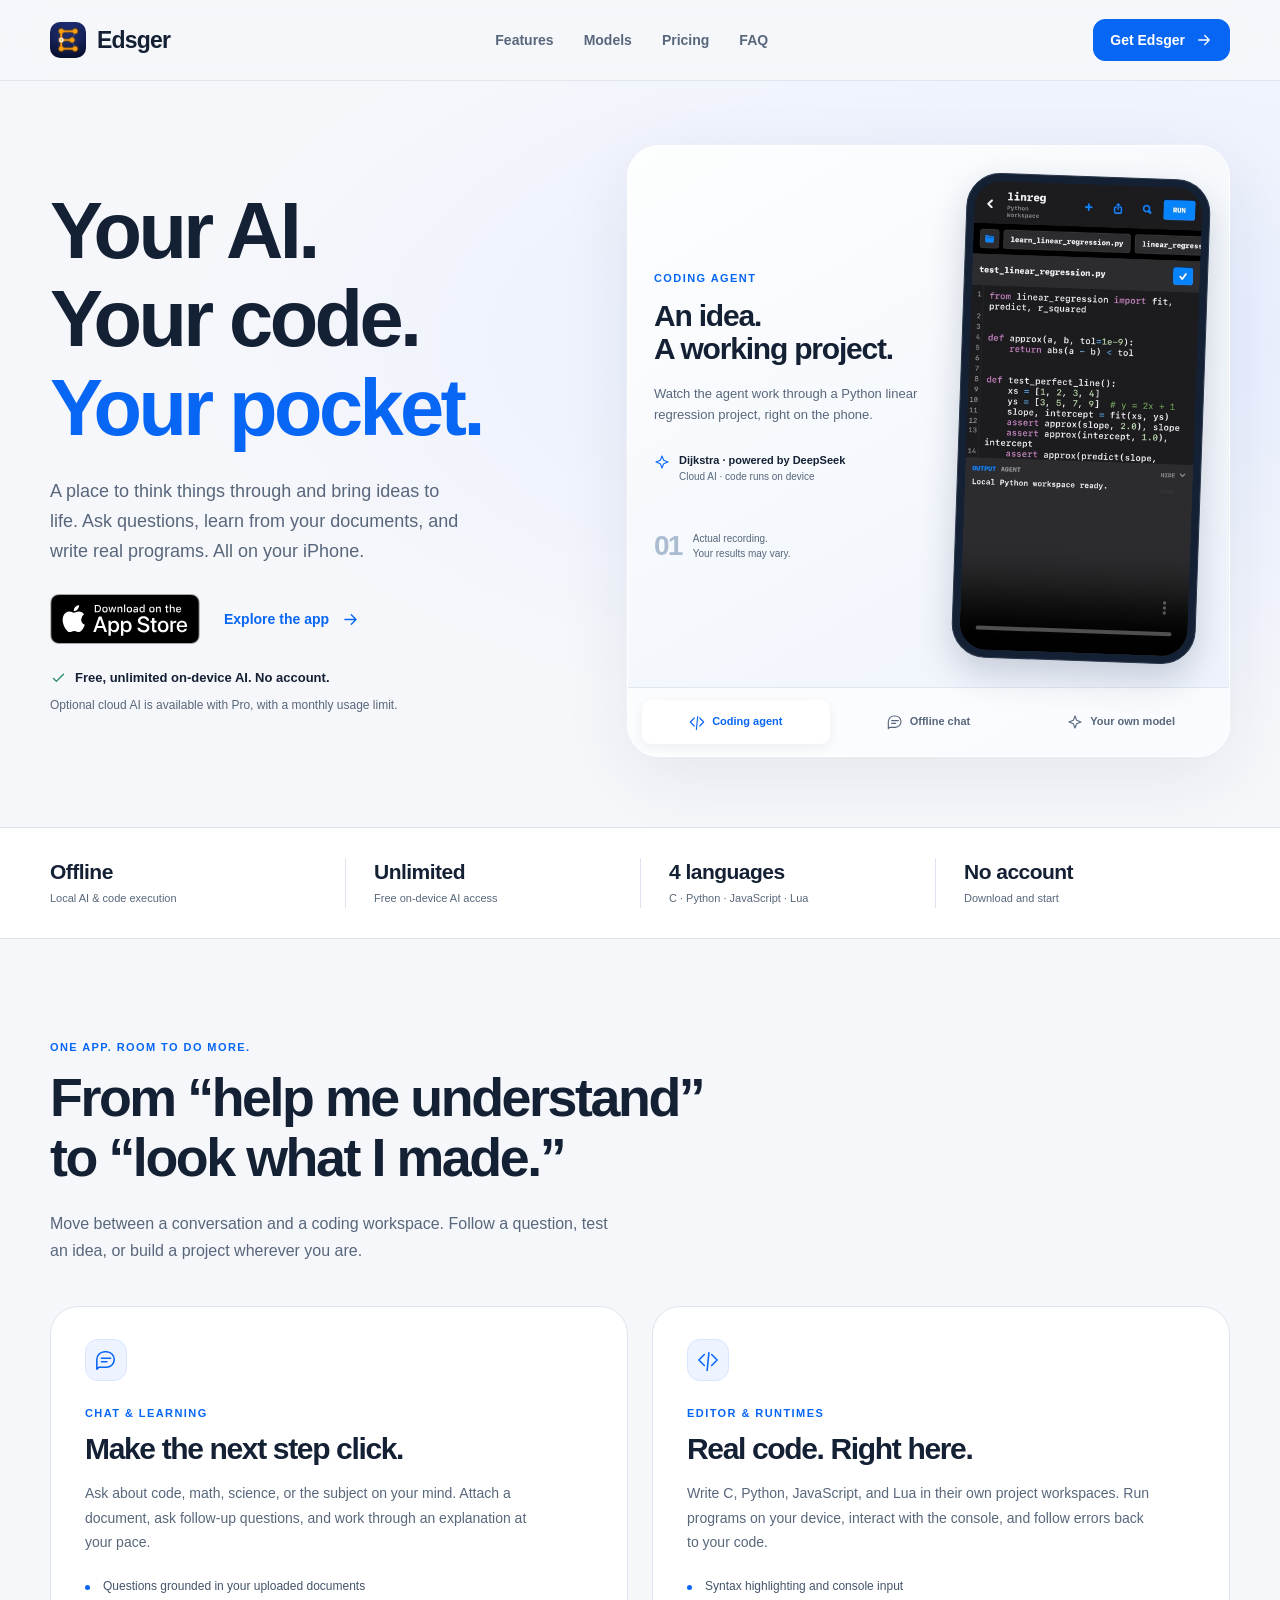
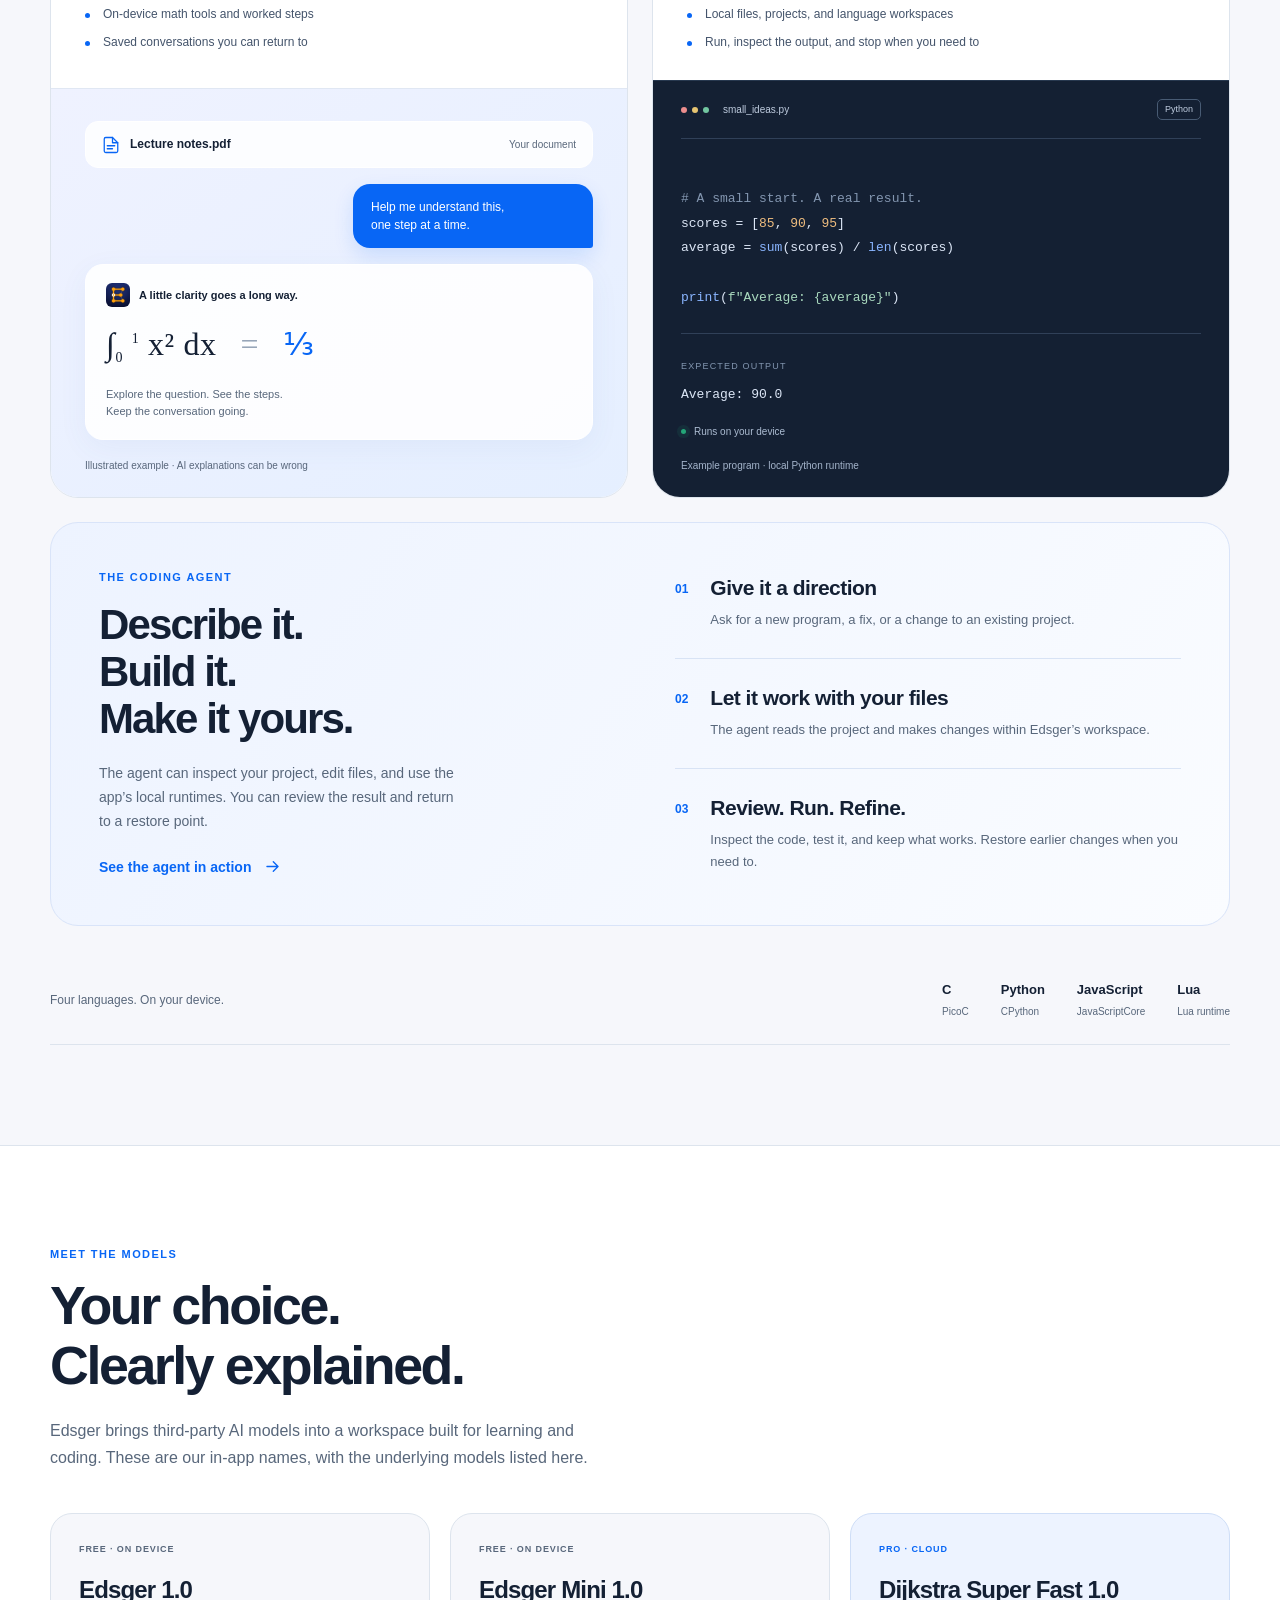
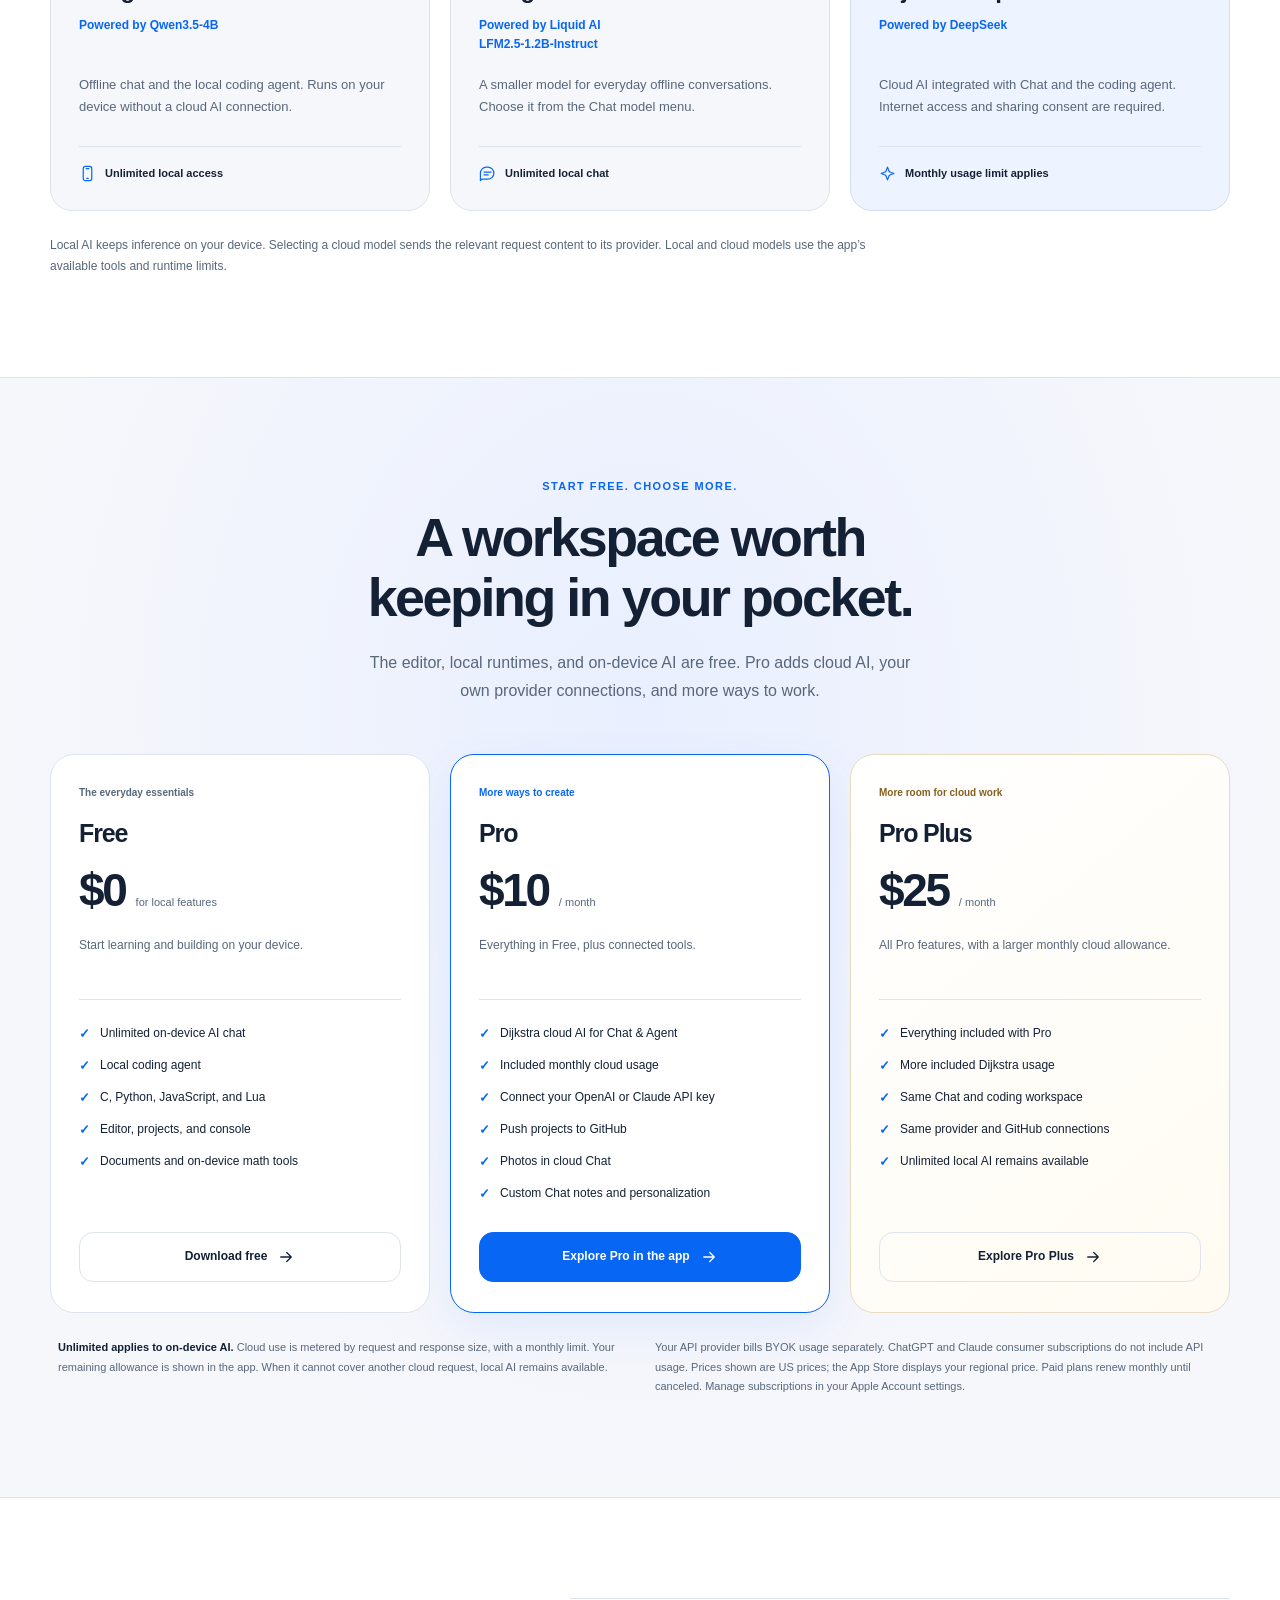
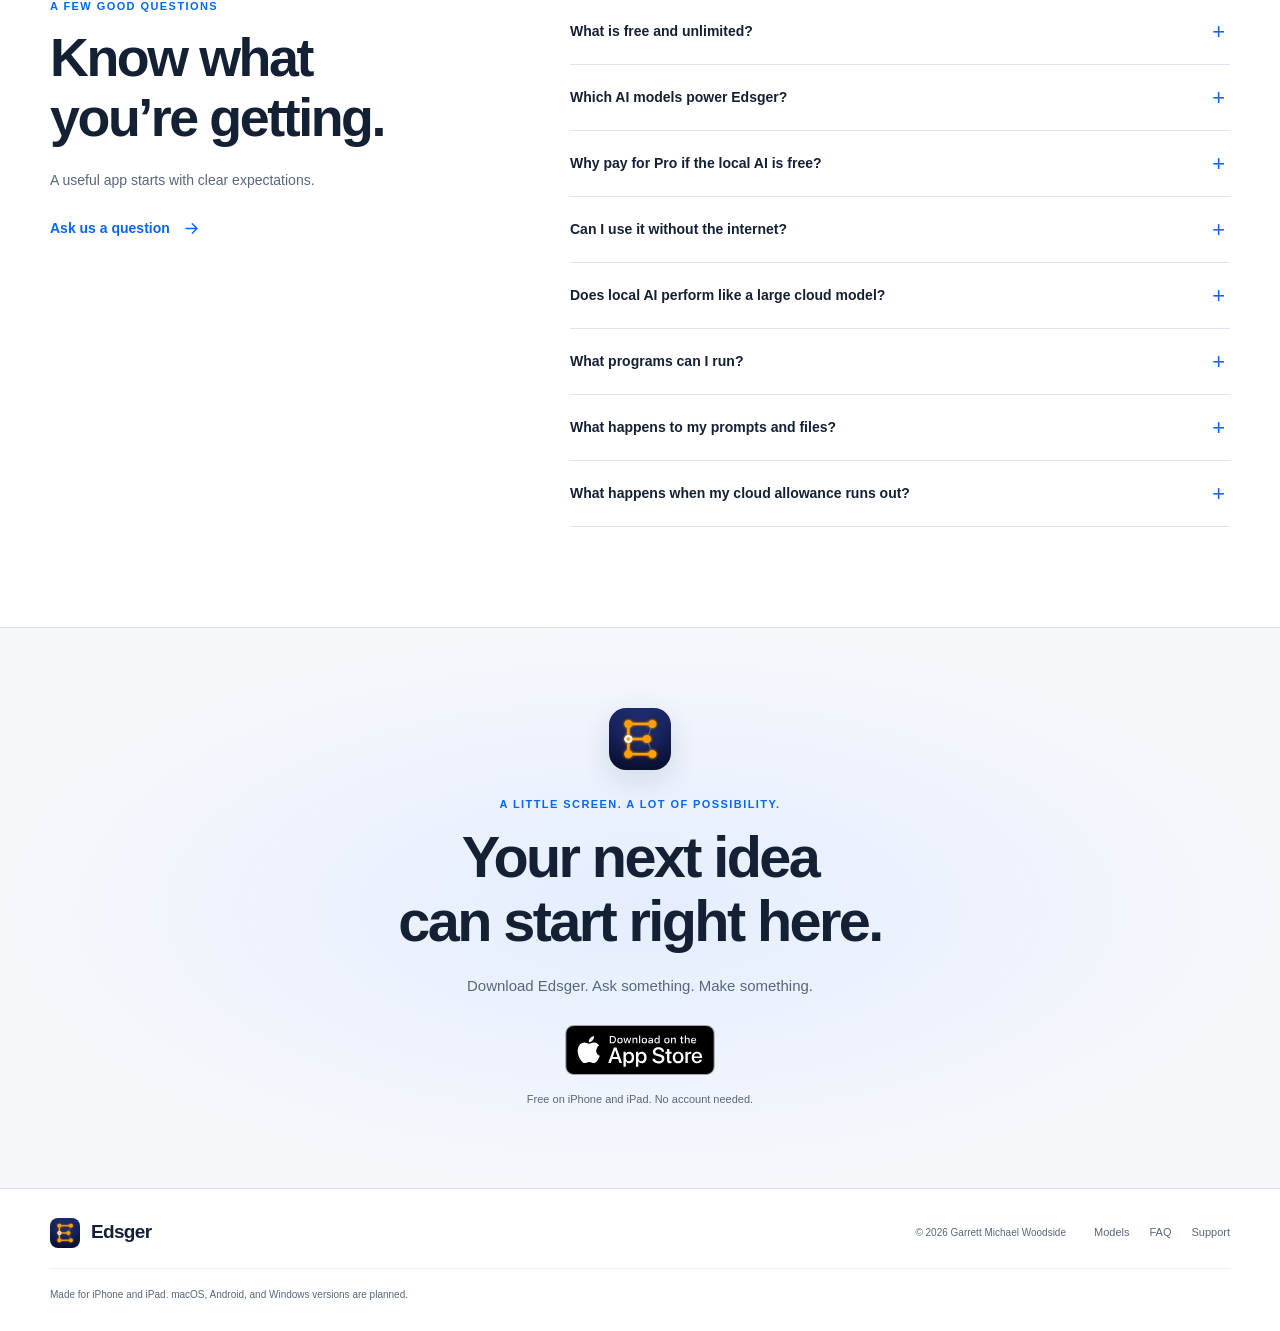
==== index.html @ 859e9ad3 "Remove decorative hero labels and upcoming-tools card" ====
<!DOCTYPE html>
<html lang="en">
<head>
<meta charset="utf-8">
<meta name="viewport" content="width=device-width, initial-scale=1">
<title>Edsger — Offline AI &amp; coding on iPhone</title>
<meta name="description" content="An AI companion and coding workspace for iPhone and iPad. Free, unlimited on-device chat. Write and run C, Python, JavaScript and Lua. Optional cloud AI with Edsger Pro.">
<meta name="theme-color" content="#f6f7fb">
<meta property="og:type" content="website">
<meta property="og:title" content="Edsger — Your AI. Your code. Your pocket.">
<meta property="og:description" content="Learn, ask, write and run. Free offline AI meets a coding workspace built for your pocket.">
<meta property="og:url" content="https://edsger.app/">
<meta property="og:image" content="https://edsger.app/assets/app-icon.png">
<meta name="twitter:card" content="summary">
<link rel="canonical" href="https://edsger.app/">
<link rel="icon" href="assets/app-icon.png" type="image/png">
<link rel="stylesheet" href="styles.css?v=20261007.4">
<script src="site.js?v=20261007.2" defer>
</script>
</head>
<body>
<a class="skip" href="#content">Skip to content</a>
<svg class="icon-defs" aria-hidden="true" xmlns="http://www.w3.org/2000/svg">
<symbol id="i-arrow" viewBox="0 0 24 24">
<path d="M5 12h14m-6-6 6 6-6 6"/>
</symbol>
<symbol id="i-chat" viewBox="0 0 24 24">
<path d="M21 11.5a8.5 8.5 0 0 1-8.5 8.5H4l-2 2V11.5A8.5 8.5 0 0 1 10.5 3h2a8.5 8.5 0 0 1 8.5 8.5Z"/>
<path d="M7 10h10M7 14h6"/>
</symbol>
<symbol id="i-code" viewBox="0 0 24 24">
<path d="m8 6-6 6 6 6m8-12 6 6-6 6m-3-14-2 20"/>
</symbol>
<symbol id="i-spark" viewBox="0 0 24 24">
<path d="m12 3 2.5 6.5L21 12l-6.5 2.5L12 21l-2.5-6.5L3 12l6.5-2.5L12 3Z"/>
</symbol>
<symbol id="i-check" viewBox="0 0 24 24">
<path d="m5 12 4 4L19 6"/>
</symbol>
<symbol id="i-device" viewBox="0 0 24 24">
<rect x="6" y="2" width="12" height="20" rx="3"/>
<path d="M10 5h4m-3 14h2"/>
</symbol>
<symbol id="i-file" viewBox="0 0 24 24">
<path d="M14 2H5a2 2 0 0 0-2 2v16a2 2 0 0 0 2 2h14a2 2 0 0 0 2-2V9l-7-7Z"/>
<path d="M14 2v7h7M7 13h10M7 17h7"/>
</symbol>
</svg>
<header class="site-header">
<div class="wrap header-inner">
<a class="brand" href="#top" aria-label="Edsger home">
<img src="assets/app-icon.png" alt="" width="40" height="40">
<span>Edsger</span>
</a>
<nav class="site-nav" aria-label="Main navigation">
<a href="#features">Features</a>
<a href="#models">Models</a>
<a href="#pricing">Pricing</a>
<a href="#faq">FAQ</a>
</nav>
<a class="button button-small" href="https://apps.apple.com/app/id6806824902">Get Edsger <svg aria-hidden="true">
<use href="#i-arrow"/>
</svg>
</a>
</div>
</header>
<main id="content">
<section class="hero" id="top" aria-labelledby="hero-title">
<div class="wrap hero-grid">
<div class="hero-copy">
<h1 id="hero-title">Your AI.<br>Your code.<br>
<span class="blue-text">Your pocket.</span>
</h1>
<p class="hero-description">A place to think things through and bring ideas to life. Ask questions, learn from your documents, and write real programs. All on your iPhone.</p>
<div class="hero-actions">
<a class="store-link" href="https://apps.apple.com/app/id6806824902" aria-label="Download Edsger on the App Store">
<img src="assets/badge-black.svg" alt="Download on the App Store" width="120" height="40">
</a>
<a class="text-link" href="#features">Explore the app <svg aria-hidden="true">
<use href="#i-arrow"/>
</svg>
</a>
</div>
<p class="hero-note">
<svg aria-hidden="true">
<use href="#i-check"/>
</svg> Free, unlimited on-device AI. No account.</p>
<p class="hero-cloud-note">Optional cloud AI is available with Pro, with a monthly usage limit.</p>
</div>
<div class="demo-stage" aria-labelledby="demo-title">
<div class="demo-body">
<div class="demo-description" aria-live="polite" aria-atomic="true">
<p class="eyebrow" id="demo-category">Coding agent</p>
<h2 id="demo-title">An idea.<br>A working project.</h2>
<p id="demo-summary">Watch the agent work through a Python linear regression project, right on the phone.</p>
<div class="demo-label" id="demo-label">
<svg aria-hidden="true">
<use href="#i-spark"/>
</svg>
<span>Dijkstra · powered by DeepSeek<br>
<small>Cloud AI · code runs on device</small>
</span>
</div>
<div class="demo-footnote">
<span>01</span>
<span>Actual recording.<br>Your results may vary.</span>
</div>
</div>
<div class="phone-shell">
<div class="phone-screen">
<video id="product-demo" muted loop playsinline controls preload="metadata" poster="assets/hero-poster.jpg" width="780" height="1604" aria-label="Dijkstra cloud coding agent working on a Python linear regression project">
<source src="assets/hero.mp4" type="video/mp4">
</video>
</div>
</div>
</div>
<div class="demo-switcher" role="group" aria-label="Choose an app demonstration">
<button class="demo-choice active" type="button" data-demo="0" aria-pressed="true">
<svg aria-hidden="true">
<use href="#i-code"/>
</svg> Coding agent</button>
<button class="demo-choice" type="button" data-demo="1" aria-pressed="false">
<svg aria-hidden="true">
<use href="#i-chat"/>
</svg> Offline chat</button>
<button class="demo-choice" type="button" data-demo="2" aria-pressed="false">
<svg aria-hidden="true">
<use href="#i-spark"/>
</svg> Your own model</button>
</div>
</div>
</div>
</section>
<section class="proof-strip" aria-label="At a glance">
<div class="wrap proof-grid">
<div>
<span class="proof-number">Offline</span>
<span>Local AI &amp; code execution</span>
</div>
<div>
<span class="proof-number">Unlimited</span>
<span>Free on-device AI access</span>
</div>
<div>
<span class="proof-number">4 languages</span>
<span>C · Python · JavaScript · Lua</span>
</div>
<div>
<span class="proof-number">No account</span>
<span>Download and start</span>
</div>
</div>
</section>
<section class="section features-section" id="features">
<div class="wrap">
<div class="section-heading reveal">
<p class="eyebrow">One app. Room to do more.</p>
<h2>From “help me understand”<br>to “look what I made.”</h2>
<p>Move between a conversation and a coding workspace. Follow a question, test an idea, or build a project wherever you are.</p>
</div>
<div class="feature-grid">
<article class="feature-card learning-card reveal">
<div class="feature-copy">
<span class="feature-icon">
<svg aria-hidden="true">
<use href="#i-chat"/>
</svg>
</span>
<p class="eyebrow">Chat &amp; learning</p>
<h3>Make the next step click.</h3>
<p>Ask about code, math, science, or the subject on your mind. Attach a document, ask follow-up questions, and work through an explanation at your pace.</p>
<ul class="feature-points">
<li>Questions grounded in your uploaded documents</li>
<li>On-device math tools and worked steps</li>
<li>Saved conversations you can return to</li>
</ul>
</div>
<div class="study-visual" aria-label="Illustration of a learning workflow">
<div class="document-chip">
<svg aria-hidden="true">
<use href="#i-file"/>
</svg>
<span>Lecture notes.pdf</span>
<span class="chip-detail">Your document</span>
</div>
<div class="question-bubble">Help me understand this,<br>one step at a time.</div>
<div class="study-answer">
<span class="mini-brand">
<img src="assets/app-icon.png" alt="" width="24" height="24"> A little clarity goes a long way.</span>
<div class="math-line">∫<sub>0</sub>
<sup>1</sup> x² dx <span>=</span> <strong>⅓</strong>
</div>
<p>Explore the question. See the steps.<br>Keep the conversation going.</p>
</div>
<span class="visual-caption">Illustrated example · AI explanations can be wrong</span>
</div>
</article>
<article class="feature-card coding-card reveal">
<div class="feature-copy">
<span class="feature-icon">
<svg aria-hidden="true">
<use href="#i-code"/>
</svg>
</span>
<p class="eyebrow">Editor &amp; runtimes</p>
<h3>Real code. Right here.</h3>
<p>Write C, Python, JavaScript, and Lua in their own project workspaces. Run programs on your device, interact with the console, and follow errors back to your code.</p>
<ul class="feature-points">
<li>Syntax highlighting and console input</li>
<li>Local files, projects, and language workspaces</li>
<li>Run, inspect the output, and stop when you need to</li>
</ul>
</div>
<div class="code-visual" aria-label="Python code example with its expected output">
<div class="code-bar">
<span class="code-dots">
<i>
</i>
<i>
</i>
<i>
</i>
</span>
<span>small_ideas.py</span>
<span class="code-language">Python</span>
</div>
<pre>
<code>
<span class="code-comment"># A small start. A real result.</span>
<span class="code-name">scores</span> = [<span class="code-number">85</span>, <span class="code-number">90</span>, <span class="code-number">95</span>]
<span class="code-name">average</span> = <span class="code-call">sum</span>(scores) / <span class="code-call">len</span>(scores)

<span class="code-call">print</span>(<span class="code-string">f"Average: {average}"</span>)</code>
</pre>
<div class="code-output">
<span>EXPECTED OUTPUT</span>
<p>Average: 90.0</p>
<span class="output-status">
<span class="status-dot">
</span> Runs on your device</span>
</div>
<span class="visual-caption">Example program · local Python runtime</span>
</div>
</article>
</div>
<article class="agent-feature reveal" id="agent">
<div class="agent-intro">
<p class="eyebrow">The coding agent</p>
<h3>Describe it.<br>Build it.<br>Make it yours.</h3>
<p>The agent can inspect your project, edit files, and use the app’s local runtimes. You can review the result and return to a restore point.</p>
<a class="text-link" href="#top">See the agent in action <svg aria-hidden="true">
<use href="#i-arrow"/>
</svg>
</a>
</div>
<ol class="agent-steps">
<li>
<span class="step-number">01</span>
<div>
<h4>Give it a direction</h4>
<p>Ask for a new program, a fix, or a change to an existing project.</p>
</div>
</li>
<li>
<span class="step-number">02</span>
<div>
<h4>Let it work with your files</h4>
<p>The agent reads the project and makes changes within Edsger’s workspace.</p>
</div>
</li>
<li>
<span class="step-number">03</span>
<div>
<h4>Review. Run. Refine.</h4>
<p>Inspect the code, test it, and keep what works. Restore earlier changes when you need to.</p>
</div>
</li>
</ol>
</article>
<div class="language-row reveal">
<span>Four languages. On your device.</span>
<div>
<span>C <small>PicoC</small>
</span>
<span>Python <small>CPython</small>
</span>
<span>JavaScript <small>JavaScriptCore</small>
</span>
<span>Lua <small>Lua runtime</small>
</span>
</div>
</div>
</div>
</section>
<section class="section models-section" id="models">
<div class="wrap">
<div class="section-heading reveal">
<p class="eyebrow">Meet the models</p>
<h2>Your choice.<br>Clearly explained.</h2>
<p>Edsger brings third-party AI models into a workspace built for learning and coding. These are our in-app names, with the underlying models listed here.</p>
</div>
<div class="model-grid">
<article class="model-card reveal">
<span class="model-tag">FREE · ON DEVICE</span>
<h3>Edsger 1.0</h3>
<p class="model-source">Powered by Qwen3.5-4B</p>
<p>Offline chat and the local coding agent. Runs on your device without a cloud AI connection.</p>
<div class="model-bottom">
<svg aria-hidden="true">
<use href="#i-device"/>
</svg> Unlimited local access</div>
</article>
<article class="model-card reveal">
<span class="model-tag">FREE · ON DEVICE</span>
<h3>Edsger Mini 1.0</h3>
<p class="model-source">Powered by Liquid AI<br>LFM2.5-1.2B-Instruct</p>
<p>A smaller model for everyday offline conversations. Choose it from the Chat model menu.</p>
<div class="model-bottom">
<svg aria-hidden="true">
<use href="#i-chat"/>
</svg> Unlimited local chat</div>
</article>
<article class="model-card model-cloud reveal">
<span class="model-tag">PRO · CLOUD</span>
<h3>Dijkstra Super Fast 1.0</h3>
<p class="model-source">Powered by DeepSeek</p>
<p>Cloud AI integrated with Chat and the coding agent. Internet access and sharing consent are required.</p>
<div class="model-bottom">
<svg aria-hidden="true">
<use href="#i-spark"/>
</svg> Monthly usage limit applies</div>
</article>
</div>
<p class="section-note reveal">Local AI keeps inference on your device. Selecting a cloud model sends the relevant request content to its provider. Local and cloud models use the app’s available tools and runtime limits.</p>
</div>
</section>
<section class="section pricing-section" id="pricing">
<div class="wrap">
<div class="section-heading centered reveal">
<p class="eyebrow">Start free. Choose more.</p>
<h2>A workspace worth<br>keeping in your pocket.</h2>
<p>The editor, local runtimes, and on-device AI are free. Pro adds cloud AI, your own provider connections, and more ways to work.</p>
</div>
<div class="pricing-grid">
<article class="plan-card reveal">
<span class="plan-label">The everyday essentials</span>
<h3>Free</h3>
<p class="plan-price">$0 <span>for local features</span>
</p>
<p class="plan-description">Start learning and building on your device.</p>
<ul class="check-list">
<li>Unlimited on-device AI chat</li>
<li>Local coding agent</li>
<li>C, Python, JavaScript, and Lua</li>
<li>Editor, projects, and console</li>
<li>Documents and on-device math tools</li>
</ul>
<a class="button button-outline" href="https://apps.apple.com/app/id6806824902">Download free <svg aria-hidden="true">
<use href="#i-arrow"/>
</svg>
</a>
</article>
<article class="plan-card plan-pro reveal">
<span class="plan-label">More ways to create</span>
<h3>Pro</h3>
<p class="plan-price">$10 <span>/ month</span>
</p>
<p class="plan-description">Everything in Free, plus connected tools.</p>
<ul class="check-list">
<li>Dijkstra cloud AI for Chat &amp; Agent</li>
<li>Included monthly cloud usage</li>
<li>Connect your OpenAI or Claude API key</li>
<li>Push projects to GitHub</li>
<li>Photos in cloud Chat</li>
<li>Custom Chat notes and personalization</li>
</ul>
<a class="button" href="https://apps.apple.com/app/id6806824902">Explore Pro in the app <svg aria-hidden="true">
<use href="#i-arrow"/>
</svg>
</a>
</article>
<article class="plan-card plan-plus reveal">
<span class="plan-label">More room for cloud work</span>
<h3>Pro Plus</h3>
<p class="plan-price">$25 <span>/ month</span>
</p>
<p class="plan-description">All Pro features, with a larger monthly cloud allowance.</p>
<ul class="check-list">
<li>Everything included with Pro</li>
<li>More included Dijkstra usage</li>
<li>Same Chat and coding workspace</li>
<li>Same provider and GitHub connections</li>
<li>Unlimited local AI remains available</li>
</ul>
<a class="button button-outline" href="https://apps.apple.com/app/id6806824902">Explore Pro Plus <svg aria-hidden="true">
<use href="#i-arrow"/>
</svg>
</a>
</article>
</div>
<div class="pricing-notes reveal">
<p>
<strong>Unlimited applies to on-device AI.</strong> Cloud use is metered by request and response size, with a monthly limit. Your remaining allowance is shown in the app. When it cannot cover another cloud request, local AI remains available.</p>
<p>Your API provider bills BYOK usage separately. ChatGPT and Claude consumer subscriptions do not include API usage. Prices shown are US prices; the App Store displays your regional price. Paid plans renew monthly until canceled. Manage subscriptions in your Apple Account settings.</p>
</div>
</div>
</section>
<section class="section faq-section" id="faq">
<div class="wrap faq-grid">
<div class="section-heading reveal">
<p class="eyebrow">A few good questions</p>
<h2>Know what<br>you’re getting.</h2>
<p>A useful app starts with clear expectations.</p>
<a class="text-link" href="mailto:garrett@edsger.app?subject=Edsger%20Support">Ask us a question <svg aria-hidden="true">
<use href="#i-arrow"/>
</svg>
</a>
</div>
<div class="faq-list reveal">
<details>
<summary>What is free and unlimited?</summary>
<p>The on-device AI models, local coding agent, editor, and four language runtimes are free. Local AI has no subscription usage cap. Optional cloud AI has a monthly usage limit; personal API connections are billed by your provider.</p>
</details>
<details>
<summary>Which AI models power Edsger?</summary>
<p>Edsger uses third-party models. Edsger 1.0 is powered by Qwen3.5-4B; Mini uses Liquid AI’s LFM2.5-1.2B-Instruct; Dijkstra is powered by DeepSeek. Edsger provides the app, model integration, project tools, local runtimes, and learning experience.</p>
</details>
<details>
<summary>Why pay for Pro if the local AI is free?</summary>
<p>Pro combines cloud AI with Edsger’s Chat and project tools, plus your own OpenAI or Claude API connections, GitHub push, photos in cloud Chat, and personalization. The free app remains a useful option on its own.</p>
</details>
<details>
<summary>Can I use it without the internet?</summary>
<p>Yes. After installing the app, on-device AI and the language runtimes work offline. Cloud AI, provider connections, GitHub push, and purchases require an internet connection.</p>
</details>
<details>
<summary>Does local AI perform like a large cloud model?</summary>
<p>Local models are smaller and their answers, speed, and memory use depend on the task and device. They can be useful for everyday questions and smaller programs. Complex work may benefit from a cloud model. Every model can make mistakes.</p>
</details>
<details>
<summary>What programs can I run?</summary>
<p>C uses PicoC, an interpreter rather than GCC or Clang. Python, JavaScript, and Lua run in restricted on-device environments. Package installation, desktop graphical interfaces, and network access from programs are not supported. Review AI-generated code and test it before relying on it.</p>
</details>
<details>
<summary>What happens to my prompts and files?</summary>
<p>Local AI processes your requests on your device. Optional cloud requests send relevant prompts, conversation context, documents, photos, project code, and tool results to the selected service after you allow sharing. Dijkstra uses Edsger’s service to connect to DeepSeek; personal API connections go to your chosen provider. GitHub receives the files you choose to push.</p>
</details>
<details>
<summary>What happens when my cloud allowance runs out?</summary>
<p>On-device AI remains available. Pro and Pro Plus include metered monthly cloud usage, and the app shows your remaining allowance. Allowances reset with your subscription period and do not roll over. A small balance can remain unusable if it cannot cover the reserve required to start another request.</p>
</details>
</div>
</div>
</section>
<section class="final-cta">
<div class="wrap final-inner reveal">
<img src="assets/app-icon.png" alt="" width="72" height="72">
<p class="eyebrow">A little screen. A lot of possibility.</p>
<h2>Your next idea<br>can start right here.</h2>
<p>Download Edsger. Ask something. Make something.</p>
<a class="store-link" href="https://apps.apple.com/app/id6806824902" aria-label="Download Edsger on the App Store">
<img src="assets/badge-black.svg" alt="Download on the App Store" width="120" height="40">
</a>
<span class="final-note">Free on iPhone and iPad. No account needed.</span>
</div>
</section>
</main>
<footer class="site-footer">
<div class="wrap footer-inner">
<a class="brand" href="#top">
<img src="assets/app-icon.png" alt="" width="32" height="32">
<span>Edsger</span>
</a>
<p>© 2026 Garrett Michael Woodside</p>
<nav aria-label="Footer navigation">
<a href="#models">Models</a>
<a href="#faq">FAQ</a>
<a href="mailto:garrett@edsger.app?subject=Edsger%20Support">Support</a>
</nav>
</div>
<div class="wrap platform-note">Made for iPhone and iPad. macOS, Android, and Windows versions are planned.</div>
</footer>
</body>
</html>
---- styles.css ----
:root{
  --bg:#f6f7fb;
  --paper:#fff;
  --ink:#142034;
  --muted:#58677b;
  --blue:#0866f5;
  --line:#dde4ed;
  --gold:#bd7f1e;
  --radius:28px;
  --shadow:0 20px 70px rgba(20,42,76,.08);
  color-scheme:light
}
*{
  box-sizing:border-box
}
html{
  scroll-behavior:smooth;
  scroll-padding-top:100px
}
body{
  margin:0;
  background:var(--bg);
  color:var(--ink);
  font-family:-apple-system,BlinkMacSystemFont,"Segoe UI",sans-serif;
  font-size:16px;
  line-height:1.6;
  -webkit-font-smoothing:antialiased
}
h1,h2,h3,h4,p{
  margin:0
}
h1,h2,h3,h4{
  line-height:1.12;
  letter-spacing:-.045em
}
h1{
  font-size:clamp(58px,6.2vw,88px);
  font-weight:750
}
h2{
  font-size:clamp(36px,4.2vw,56px);
  font-weight:700
}
h3{
  font-size:30px;
  font-weight:700
}
h4{
  font-size:21px;
  letter-spacing:-.025em
}
a{
  color:inherit;
  text-decoration:none
}
button{
  font:inherit
}
svg{
  width:22px;
  height:22px;
  fill:none;
  stroke:currentColor;
  stroke-width:1.7;
  stroke-linecap:round;
  stroke-linejoin:round;
  flex-shrink:0
}
img{
  max-width:100%;
  height:auto
}
.icon-defs{
  position:absolute;
  width:0;
  height:0;
  overflow:hidden
}
.wrap{
  width:min(1180px,calc(100% - 64px));
  margin:0 auto
}
.skip{
  position:absolute;
  top:8px;
  left:8px;
  padding:10px 16px;
  background:var(--ink);
  color:#fff;
  transform:translateY(-150%);
  z-index:100
}
.skip:focus{
  transform:none
}
:focus-visible{
  outline:3px solid var(--blue);
  outline-offset:5px
}
a,button,summary{
  -webkit-tap-highlight-color:transparent
}
.site-header{
  position:sticky;
  top:0;
  z-index:20;
  border-bottom:1px solid rgba(210,220,234,.6);
  background:rgba(246,247,251,.9);
  backdrop-filter:blur(18px)
}
.header-inner{
  display:flex;
  align-items:center;
  justify-content:space-between;
  gap:24px;
  min-height:80px
}
.brand{
  display:inline-flex;
  align-items:center;
  gap:11px;
  font-size:23px;
  font-weight:750;
  letter-spacing:-.035em
}
.brand img{
  width:36px;
  height:36px;
  border-radius:10px
}
.site-nav{
  display:flex;
  gap:30px;
  font-size:14px;
  font-weight:600;
  color:var(--muted)
}
.site-nav a:hover,.site-nav a[aria-current="location"]{
  color:var(--blue)
}
.button{
  display:inline-flex;
  justify-content:center;
  align-items:center;
  gap:10px;
  min-height:50px;
  padding:12px 22px;
  background:var(--blue);
  border:1px solid var(--blue);
  border-radius:14px;
  color:#fff;
  font-size:14px;
  line-height:1.3;
  font-weight:650;
  transition:background .2s,transform .2s,box-shadow .2s
}
.button:hover{
  background:#0059dc;
  box-shadow:0 8px 24px rgba(8,102,245,.16);
  transform:translateY(-2px)
}
.button-small{
  min-height:42px;
  border-radius:12px;
  padding:10px 16px
}
.button svg{
  width:18px;
  height:18px
}
.button-outline{
  background:transparent;
  color:var(--ink);
  border-color:var(--line)
}
.button-outline:hover{
  background:#edf3fc;
  color:var(--blue);
  box-shadow:none
}
.eyebrow{
  font-size:11px;
  line-height:1.5;
  font-weight:750;
  letter-spacing:.13em;
  text-transform:uppercase;
  color:var(--blue)
}
.status-dot{
  display:inline-block;
  flex-shrink:0;
  width:7px;
  height:7px;
  border-radius:50%;
  background:#24a678;
  box-shadow:0 0 0 4px rgba(36,166,120,.1)
}
.blue-text{
  color:var(--blue)
}
.text-link{
  display:inline-flex;
  align-items:center;
  gap:12px;
  font-size:14px;
  font-weight:650;
  color:var(--blue)
}
.text-link svg{
  width:19px;
  height:19px;
  transition:transform .2s
}
.text-link:hover svg{
  transform:translateX(4px)
}
.hero{
  position:relative;
  overflow:hidden;
  padding:64px 0 70px;
  background:radial-gradient(ellipse at 82% 35%,#e5edff 0%,transparent 58%)
}
.hero-grid{
  display:grid;
  grid-template-columns:1fr 1.14fr;
  gap:48px;
  align-items:center
}
.hero h1{
  margin-bottom:24px
}
.hero-description{
  font-size:18px;
  line-height:1.65;
  max-width:420px;
  color:var(--muted)
}
.hero-actions{
  display:flex;
  align-items:center;
  flex-wrap:wrap;
  gap:24px;
  margin-top:28px
}
.store-link{
  display:inline-block;
  line-height:0;
  border-radius:9px;
  transition:transform .2s
}
.store-link:hover{
  transform:translateY(-2px)
}
.store-link img{
  width:150px;
  height:50px
}
.hero-note{
  display:flex;
  align-items:center;
  gap:8px;
  font-size:13px;
  font-weight:650;
  margin-top:24px
}
.hero-note svg{
  width:17px;
  height:17px;
  color:#178262
}
.hero-cloud-note{
  font-size:12px;
  color:var(--muted);
  max-width:365px;
  margin-top:7px
}
.demo-stage{
  background:linear-gradient(150deg,#fdfefe,#edf2fb);
  border:1px solid #fff;
  border-radius:32px;
  box-shadow:var(--shadow);
  min-width:0;
  overflow:hidden
}
.demo-body{
  display:grid;
  grid-template-columns:1fr 244px;
  gap:20px;
  align-items:center;
  padding:30px 26px 26px;
  min-height:530px
}
.demo-description{
  min-width:0
}
.demo-description h2{
  font-size:30px;
  letter-spacing:-.04em;
  margin:12px 0 18px
}
.demo-description>p:not(.eyebrow){
  font-size:13px;
  color:var(--muted);
  line-height:1.6
}
.demo-label{
  display:flex;
  gap:9px;
  align-items:flex-start;
  margin-top:26px;
  font-size:11px;
  font-weight:650;
  line-height:1.5
}
.demo-label svg{
  width:16px;
  height:16px;
  color:var(--blue);
  margin-top:2px
}
.demo-label small{
  font-size:10px;
  font-weight:450;
  color:var(--muted)
}
.demo-footnote{
  display:flex;
  align-items:center;
  gap:11px;
  margin-top:40px;
  font-size:10px;
  line-height:1.5;
  color:var(--muted)
}
.demo-footnote>span:first-child{
  font-size:28px;
  font-weight:600;
  letter-spacing:-.06em;
  color:#abbcd0
}
.phone-shell{
  padding:7px;
  background:#142034;
  border:1px solid #29364a;
  box-shadow:0 15px 35px rgba(28,46,80,.2);
  border-radius:34px;
  transform:rotate(2deg);
  transition:transform .6s
}
.demo-stage:hover .phone-shell{
  transform:rotate(0deg)
}
.phone-screen{
  overflow:hidden;
  border-radius:27px;
  background:#152033;
  line-height:0
}
.phone-screen video{
  display:block;
  width:100%;
  height:auto;
  aspect-ratio:780/1604;
  background:#142034;
  object-fit:cover
}
.demo-switcher{
  display:flex;
  gap:5px;
  padding:12px 14px;
  background:rgba(255,255,255,.7);
  border-top:1px solid #dfe6f1
}
.demo-choice{
  display:flex;
  justify-content:center;
  align-items:center;
  gap:7px;
  flex:1;
  min-height:44px;
  background:transparent;
  border:0;
  border-radius:10px;
  color:var(--muted);
  cursor:pointer;
  font-size:11px;
  font-weight:650;
  white-space:nowrap;
  transition:background .2s,color .2s
}
.demo-choice svg{
  width:16px;
  height:16px
}
.demo-choice.active{
  background:#fff;
  color:var(--blue);
  box-shadow:0 3px 12px rgba(20,42,76,.06)
}
.demo-choice:hover{
  color:var(--blue)
}
.proof-strip{
  border-block:1px solid var(--line);
  background:#fff
}
.proof-grid{
  display:grid;
  grid-template-columns:repeat(4,1fr);
  padding:30px 0
}
.proof-grid>div{
  display:flex;
  flex-direction:column;
  gap:5px;
  padding-left:28px;
  border-left:1px solid var(--line)
}
.proof-grid>div:first-child{
  border-left:0;
  padding-left:0
}
.proof-number{
  font-size:21px;
  line-height:1.3;
  letter-spacing:-.025em;
  font-weight:650
}
.proof-grid>div>span:last-child{
  font-size:11px;
  color:var(--muted)
}
.section{
  padding:100px 0
}
.section-heading{
  max-width:710px;
  margin-bottom:42px
}
.section-heading h2{
  margin-top:12px
}
.section-heading>p:not(.eyebrow){
  max-width:570px;
  color:var(--muted);
  font-size:16px;
  line-height:1.7;
  margin-top:22px
}
.feature-grid{
  display:grid;
  grid-template-columns:1fr 1fr;
  gap:24px
}
.feature-card{
  border:1px solid var(--line);
  border-radius:var(--radius);
  overflow:hidden;
  display:flex;
  flex-direction:column;
  background:var(--paper)
}
.feature-copy{
  padding:32px 34px 28px
}
.feature-icon{
  display:flex;
  align-items:center;
  justify-content:center;
  width:42px;
  height:42px;
  border:1px solid #dae6ff;
  background:#eef4ff;
  color:var(--blue);
  border-radius:13px;
  margin-bottom:24px
}
.feature-copy h3{
  margin-top:10px;
  margin-bottom:16px
}
.feature-copy>p:not(.eyebrow){
  font-size:14px;
  color:var(--muted);
  line-height:1.75;
  max-width:470px
}
.feature-points{
  list-style:none;
  padding:0;
  margin:22px 0 0;
  display:grid;
  gap:9px;
  font-size:12px;
  color:#44546b
}
.feature-points li{
  position:relative;
  padding-left:18px
}
.feature-points li::before{
  content:"";
  position:absolute;
  left:0;
  top:8px;
  width:5px;
  height:5px;
  border-radius:50%;
  background:var(--blue)
}
.study-visual{
  margin-top:auto;
  padding:32px 34px 24px;
  background:linear-gradient(145deg,#eff2ff,#e5efff);
  border-top:1px solid #e0e7f3;
  min-height:326px
}
.document-chip{
  display:flex;
  align-items:center;
  gap:10px;
  padding:13px 16px;
  background:rgba(255,255,255,.85);
  border:1px solid #fff;
  border-radius:13px;
  font-size:12px;
  font-weight:650
}
.document-chip svg{
  width:18px;
  height:18px;
  color:var(--blue)
}
.chip-detail{
  margin-left:auto;
  color:var(--muted);
  font-size:10px;
  font-weight:450
}
.question-bubble{
  margin:16px 0 16px auto;
  max-width:240px;
  padding:14px 18px;
  border-radius:17px 17px 3px 17px;
  background:var(--blue);
  color:white;
  font-size:12px;
  line-height:1.5;
  box-shadow:0 8px 20px rgba(8,102,245,.14)
}
.study-answer{
  background:rgba(255,255,255,.9);
  border:1px solid #fff;
  padding:18px 20px;
  border-radius:18px;
  box-shadow:0 8px 30px rgba(74,107,170,.06)
}
.mini-brand{
  display:flex;
  align-items:center;
  gap:9px;
  font-size:11px;
  font-weight:650
}
.mini-brand img{
  width:24px;
  height:24px;
  border-radius:6px
}
.math-line{
  font-family:Georgia,serif;
  font-size:32px;
  line-height:1.2;
  margin:18px 0;
  letter-spacing:.02em
}
.math-line sub,.math-line sup{
  font-size:14px
}
.math-line span{
  color:#97a5b8;
  margin:0 15px
}
.math-line strong{
  font-weight:400;
  color:var(--blue)
}
.study-answer p{
  font-size:11px;
  color:var(--muted);
  line-height:1.6
}
.visual-caption{
  display:block;
  font-size:10px;
  color:var(--muted);
  margin-top:18px;
  line-height:1.5
}
.code-visual{
  margin-top:auto;
  padding:0 28px 24px;
  min-height:326px;
  background:#142033;
  color:#dce6f6;
  border-top:1px solid #27384f
}
.code-bar{
  display:flex;
  align-items:center;
  gap:14px;
  font-size:10px;
  min-height:58px;
  border-bottom:1px solid #304058;
  color:#bfccdf
}
.code-dots{
  display:flex;
  gap:5px
}
.code-dots i{
  display:block;
  width:6px;
  height:6px;
  background:#485b74;
  border-radius:50%
}
.code-dots i:first-child{
  background:#ec8d8d
}
.code-dots i:nth-child(2){
  background:#e6c472
}
.code-dots i:nth-child(3){
  background:#72c6a0
}
.code-language{
  margin-left:auto;
  font-size:9px;
  border:1px solid #485b74;
  border-radius:5px;
  padding:2px 7px
}
.code-visual pre{
  font-family:ui-monospace,SFMono-Regular,Consolas,monospace;
  font-size:clamp(10px,1.1vw,13px);
  line-height:1.9;
  white-space:pre-wrap;
  overflow-wrap:anywhere;
  margin:23px 0;
  color:#dce6f6
}
.code-comment{
  color:#8396b0
}
.code-name{
  color:#dce6f6
}
.code-number{
  color:#efbd7f
}
.code-call{
  color:#8ab5ff
}
.code-string{
  color:#a9d9be
}
.code-output{
  border-top:1px solid #304058;
  padding-top:17px
}
.code-output>span:first-child{
  font-size:9px;
  letter-spacing:.13em;
  color:#8396b0
}
.code-output p{
  font-family:ui-monospace,SFMono-Regular,Consolas,monospace;
  margin-top:8px;
  font-size:13px;
  color:#dce6f6
}
.output-status{
  display:flex;
  align-items:center;
  gap:8px;
  font-size:10px;
  color:#acbcd2;
  margin-top:18px
}
.output-status .status-dot{
  width:5px;
  height:5px
}
.code-visual .visual-caption{
  color:#a4b4cb
}
.agent-feature{
  display:grid;
  grid-template-columns:1fr 1fr;
  gap:70px;
  padding:46px 48px;
  margin-top:24px;
  border:1px solid #d9e4f9;
  border-radius:var(--radius);
  background:linear-gradient(125deg,#edf3ff,#fafcff)
}
.agent-intro h3{
  font-size:42px;
  margin:16px 0 20px
}
.agent-intro>p:not(.eyebrow){
  font-size:14px;
  line-height:1.7;
  color:var(--muted);
  max-width:370px
}
.agent-intro .text-link{
  margin-top:22px
}
.agent-steps{
  display:flex;
  flex-direction:column;
  justify-content:center;
  list-style:none;
  margin:0;
  padding:0
}
.agent-steps li{
  display:flex;
  gap:22px;
  padding:27px 0;
  border-bottom:1px solid #d8e3f5
}
.agent-steps li:first-child{
  padding-top:0
}
.agent-steps li:last-child{
  border:0;
  padding-bottom:0
}
.step-number{
  font-size:12px;
  font-weight:650;
  color:var(--blue);
  padding-top:4px
}
.agent-steps p{
  font-size:13px;
  color:var(--muted);
  margin-top:10px;
  line-height:1.65
}
.language-row{
  display:flex;
  align-items:center;
  justify-content:space-between;
  gap:20px;
  margin-top:30px;
  padding:24px 0;
  border-bottom:1px solid var(--line)
}
.language-row>span{
  font-size:12px;
  color:var(--muted)
}
.language-row>div{
  display:flex;
  gap:32px
}
.language-row>div>span{
  font-size:13px;
  font-weight:650
}
.language-row small{
  display:block;
  color:var(--muted);
  font-size:10px;
  font-weight:450;
  margin-top:3px
}
.models-section{
  background:#fff;
  border-block:1px solid var(--line)
}
.model-grid{
  display:grid;
  grid-template-columns:repeat(3,1fr);
  gap:20px
}
.model-card{
  display:flex;
  flex-direction:column;
  border:1px solid var(--line);
  border-radius:22px;
  padding:28px;
  background:var(--bg)
}
.model-tag{
  font-size:9px;
  font-weight:750;
  letter-spacing:.1em;
  color:var(--muted)
}
.model-card h3{
  font-size:24px;
  letter-spacing:-.035em;
  margin-top:20px
}
.model-source{
  font-size:12px;
  font-weight:650;
  line-height:1.6;
  color:var(--blue);
  margin-top:12px;
  min-height:40px
}
.model-card>p:not(.model-source){
  font-size:13px;
  line-height:1.7;
  color:var(--muted);
  margin:18px 0 28px
}
.model-bottom{
  display:flex;
  align-items:center;
  gap:9px;
  border-top:1px solid var(--line);
  padding-top:18px;
  margin-top:auto;
  font-size:11px;
  font-weight:650
}
.model-bottom svg{
  width:17px;
  height:17px;
  color:var(--blue)
}
.model-cloud{
  background:#edf3ff;
  border-color:#cfdef7
}
.model-cloud .model-tag{
  color:var(--blue)
}
.section-note{
  color:var(--muted);
  font-size:12px;
  line-height:1.75;
  max-width:830px;
  margin-top:24px
}
.centered{
  text-align:center;
  margin-inline:auto
}
.centered>p:not(.eyebrow){
  margin-inline:auto
}
.pricing-section{
  background:radial-gradient(ellipse at 50% 30%,#e9efff,transparent 70%)
}
.pricing-grid{
  display:grid;
  grid-template-columns:repeat(3,1fr);
  gap:20px;
  align-items:stretch;
  margin-top:50px
}
.plan-card{
  display:flex;
  flex-direction:column;
  background:#fff;
  border:1px solid var(--line);
  border-radius:24px;
  padding:30px 28px
}
.plan-label{
  font-size:10px;
  font-weight:650;
  color:var(--muted)
}
.plan-card h3{
  margin-top:18px;
  font-size:25px
}
.plan-price{
  display:flex;
  flex-wrap:wrap;
  align-items:baseline;
  gap:10px;
  font-size:46px;
  line-height:1.2;
  font-weight:750;
  letter-spacing:-.05em;
  margin-top:16px
}
.plan-price>span{
  font-size:11px;
  letter-spacing:0;
  font-weight:450;
  color:var(--muted)
}
.plan-description{
  font-size:12px;
  color:var(--muted);
  line-height:1.6;
  margin-top:18px;
  min-height:39px
}
.check-list{
  list-style:none;
  padding:24px 0 0;
  margin:24px 0 30px;
  display:grid;
  gap:14px;
  border-top:1px solid var(--line);
  font-size:12px;
  line-height:1.5
}
.check-list li{
  position:relative;
  padding-left:21px
}
.check-list li::before{
  content:"✓";
  position:absolute;
  left:0;
  color:var(--blue);
  font-size:13px;
  font-weight:650
}
.plan-card .button{
  margin-top:auto;
  width:100%;
  font-size:12px
}
.plan-pro{
  border:1.5px solid var(--blue);
  box-shadow:0 15px 45px rgba(8,102,245,.08)
}
.plan-pro .plan-label{
  color:var(--blue)
}
.plan-plus{
  background:linear-gradient(140deg,#fff,#fffbf2);
  border-color:#e9dbc1
}
.plan-plus .plan-label{
  color:#85601e
}
.pricing-notes{
  display:grid;
  grid-template-columns:1fr 1fr;
  gap:30px;
  margin-top:25px;
  padding:0 8px;
  color:var(--muted);
  font-size:11px;
  line-height:1.8
}
.pricing-notes strong{
  color:var(--ink);
  font-weight:650
}
.faq-section{
  background:#fff;
  border-top:1px solid var(--line)
}
.faq-grid{
  display:grid;
  grid-template-columns:.8fr 1.2fr;
  gap:80px
}
.faq-grid .section-heading{
  margin-bottom:0
}
.faq-grid .section-heading>p:not(.eyebrow){
  font-size:14px
}
.faq-grid .text-link{
  margin-top:24px
}
.faq-list{
  border-top:1px solid var(--line)
}
.faq-list details{
  border-bottom:1px solid var(--line)
}
.faq-list summary{
  position:relative;
  list-style:none;
  cursor:pointer;
  font-size:14px;
  font-weight:650;
  line-height:1.5;
  padding:22px 35px 22px 0
}
.faq-list summary::-webkit-details-marker{
  display:none
}
.faq-list summary::after{
  content:"+";
  position:absolute;
  right:5px;
  top:20px;
  font-size:22px;
  line-height:1.2;
  color:var(--blue);
  font-weight:450
}
.faq-list details[open] summary::after{
  content:"−"
}
.faq-list details p{
  font-size:13px;
  color:var(--muted);
  line-height:1.8;
  padding:0 30px 24px 0;
  max-width:600px
}
.final-cta{
  padding:80px 0;
  background:radial-gradient(ellipse at 50% 50%,#e4eeff,transparent 70%);
  border-top:1px solid var(--line)
}
.final-inner{
  text-align:center;
  display:flex;
  flex-direction:column;
  align-items:center
}
.final-inner>img{
  width:62px;
  height:62px;
  border-radius:17px;
  box-shadow:0 10px 30px rgba(20,42,76,.12);
  margin-bottom:26px
}
.final-inner h2{
  margin-top:12px;
  font-size:clamp(38px,4.5vw,60px)
}
.final-inner>p:not(.eyebrow){
  font-size:15px;
  color:var(--muted);
  margin-top:20px
}
.final-inner .store-link{
  margin-top:27px
}
.final-note{
  font-size:11px;
  color:var(--muted);
  margin-top:16px
}
.site-footer{
  border-top:1px solid var(--line);
  background:#fff;
  padding:28px 0
}
.footer-inner{
  display:flex;
  align-items:center;
  gap:28px
}
.footer-inner .brand{
  font-size:19px
}
.footer-inner .brand img{
  width:30px;
  height:30px;
  border-radius:8px
}
.footer-inner>p{
  font-size:10px;
  color:var(--muted);
  margin-left:auto
}
.footer-inner nav{
  display:flex;
  gap:20px;
  font-size:11px;
  color:var(--muted)
}
.footer-inner nav a:hover{
  color:var(--blue)
}
.platform-note{
  font-size:10px;
  color:var(--muted);
  margin-top:20px;
  padding-top:18px;
  border-top:1px solid #edf0f5
}
.motion-ready .reveal{
  opacity:0;
  transform:translateY(22px);
  transition:opacity .65s ease,transform .65s cubic-bezier(.22,.61,.36,1)
}
.motion-ready .reveal.is-in{
  opacity:1;
  transform:none
}
.motion-ready .hero-copy{
  animation:enter .75s ease both
}
.motion-ready .demo-stage{
  animation:enter .9s .12s ease both
}
@keyframes enter{
  from{
    opacity:0;
    transform:translateY(20px)
  }
  to{
    opacity:1;
    transform:none
  }
}
@media(min-width:1400px){
  .hero{
    padding-block:80px
  }
  .hero-grid{
    gap:65px
  }
  .demo-body{
    grid-template-columns:1fr 250px
  }
}
@media(max-width:1050px){
  .hero-grid{
    gap:28px;
    grid-template-columns:.9fr 1.1fr
  }
  .hero h1{
    font-size:clamp(52px,6vw,67px)
  }
  .hero-description{
    font-size:16px
  }
  .demo-body{
    grid-template-columns:1fr 205px;
    gap:16px;
    padding:26px 20px;
    min-height:475px
  }
  .demo-description h2{
    font-size:26px
  }
  .demo-description>p:not(.eyebrow){
    font-size:12px
  }
  .demo-footnote{
    margin-top:24px
  }
  .demo-choice{
    font-size:10px;
    gap:5px
  }
  .agent-feature{
    gap:40px;
    padding:40px
  }
  .plan-card{
    padding:28px 22px
  }
  .plan-price{
    font-size:41px
  }
  .faq-grid{
    gap:48px
  }
  .language-row>div{
    gap:22px
  }
}
@media(max-width:850px){
  .wrap{
    width:calc(100% - 44px)
  }
  .header-inner{
    gap:16px;
    min-height:72px
  }
  .site-nav{
    gap:18px;
    font-size:12px
  }
  .brand{
    font-size:21px
  }
  .hero{
    padding:48px 0
  }
  .hero-grid{
    grid-template-columns:1fr 1fr;
    gap:26px
  }
  .hero h1{
    font-size:clamp(40px,6.5vw,56px)
  }
  .hero-description{
    font-size:15px
  }
  .hero-actions{
    gap:16px;
    align-items:flex-start;
    flex-direction:column
  }
  .hero-note{
    font-size:11px;
    gap:6px
  }
  .hero-cloud-note{
    font-size:10px
  }
  .demo-body{
    display:flex;
    flex-direction:column;
    gap:22px;
    min-height:0;
    padding:22px
  }
  .demo-description{
    width:100%
  }
  .demo-description h2{
    font-size:25px;
    margin:9px 0
  }
  .demo-description h2 br{
    display:none
  }
  .demo-description>p:not(.eyebrow){
    font-size:11px
  }
  .demo-label{
    margin-top:12px
  }
  .demo-footnote{
    display:none
  }
  .phone-shell{
    width:195px;
    border-radius:30px
  }
  .phone-screen{
    border-radius:23px
  }
  .demo-switcher{
    padding:9px;
    gap:3px
  }
  .demo-choice{
    font-size:9px;
    flex-direction:column;
    gap:3px;
    min-height:48px;
    white-space:normal
  }
  .proof-grid>div{
    padding-left:20px
  }
  .proof-number{
    font-size:18px
  }
  .proof-grid>div>span:last-child{
    font-size:9px
  }
  .section{
    padding:75px 0
  }
  .section-heading h2{
    font-size:43px
  }
  .feature-copy{
    padding:27px
  }
  .feature-copy h3{
    font-size:26px
  }
  .feature-copy>p:not(.eyebrow){
    font-size:13px
  }
  .feature-points{
    font-size:11px
  }
  .study-visual{
    padding:25px
  }
  .chip-detail{
    display:none
  }
  .code-visual{
    padding-inline:22px
  }
  .model-grid{
    gap:14px
  }
  .model-card{
    padding:23px 20px
  }
  .model-card h3{
    font-size:21px
  }
  .model-source{
    font-size:11px
  }
  .model-card>p:not(.model-source){
    font-size:12px
  }
  .model-bottom{
    font-size:10px
  }
  .pricing-grid{
    gap:14px
  }
  .plan-card{
    padding:26px 18px
  }
  .plan-card h3{
    font-size:23px
  }
  .plan-price{
    font-size:38px;
    gap:5px
  }
  .plan-price>span{
    font-size:9px
  }
  .check-list{
    font-size:11px;
    gap:12px
  }
  .plan-card .button{
    font-size:11px;
    padding-inline:10px
  }
  .plan-description{
    font-size:11px
  }
  .plan-label{
    font-size:9px
  }
  .agent-feature{
    padding:32px;
    gap:30px
  }
  .agent-intro h3{
    font-size:37px
  }
  .agent-steps h4{
    font-size:18px
  }
  .language-row{
    align-items:flex-start;
    flex-direction:column;
    gap:15px
  }
  .language-row>div{
    justify-content:space-between;
    width:100%
  }
  .faq-grid{
    grid-template-columns:.75fr 1.25fr;
    gap:36px
  }
  .faq-list summary{
    font-size:13px
  }
}
@media(max-width:650px){
  html{
    scroll-padding-top:120px
  }
  .wrap{
    width:calc(100% - 36px)
  }
  .header-inner{
    flex-wrap:wrap;
    gap:6px 12px;
    padding:11px 0;
    min-height:0
  }
  .brand{
    font-size:21px
  }
  .brand img{
    width:32px;
    height:32px;
    border-radius:9px
  }
  .site-nav{
    order:3;
    width:100%;
    justify-content:space-between;
    gap:15px;
    font-size:11px;
    padding:7px 0 1px
  }
  .site-nav a{
    display:flex;
    align-items:center;
    min-height:44px;
    padding:8px 0
  }
  .button-small{
    min-height:44px;
    font-size:11px;
    padding:8px 12px
  }
  .button-small svg{
    width:15px;
    height:15px
  }
  .hero{
    padding:38px 0 35px
  }
  .hero-grid{
    grid-template-columns:1fr;
    gap:34px
  }
  .hero h1{
    font-size:clamp(44px,13vw,76px);
    line-height:1.04;
    margin-bottom:20px
  }
  .hero-description{
    font-size:15px;
    max-width:440px;
    line-height:1.7
  }
  .hero-actions{
    flex-direction:row;
    align-items:center;
    gap:23px;
    margin-top:23px
  }
  .store-link img{
    width:135px;
    height:45px
  }
  .text-link{
    font-size:12px;
    gap:8px
  }
  .hero-note{
    font-size:11px;
    margin-top:21px
  }
  .hero-cloud-note{
    font-size:10px;
    max-width:100%;
    margin-top:6px
  }
  .demo-stage{
    border-radius:24px
  }
  .demo-body{
    display:flex;
    flex-direction:column;
    gap:24px;
    padding:23px 20px;
    min-height:0
  }
  .phone-shell{
    width:min(100%,230px);
    padding:5px;
    border-radius:25px;
    transform:rotate(1deg)
  }
  .phone-screen{
    border-radius:20px
  }
  .demo-description h2{
    font-size:26px;
    line-height:1.15;
    overflow-wrap:anywhere
  }
  .demo-description h2 br{
    display:initial
  }
  .demo-description>p:not(.eyebrow){
    font-size:13px
  }
  .demo-description .eyebrow{
    font-size:9px
  }
  .demo-label{
    font-size:11px;
    gap:6px;
    margin-top:16px
  }
  .demo-label svg{
    width:13px;
    height:13px
  }
  .demo-label small{
    font-size:10px
  }
  .demo-footnote{
    display:none
  }
  .demo-footnote>span:first-child{
    font-size:24px
  }
  .demo-switcher{
    padding:10px;
    gap:4px
  }
  .demo-choice{
    flex-direction:row;
    font-size:9px;
    gap:5px;
    min-height:44px
  }
  .demo-choice svg{
    width:13px;
    height:13px
  }
  .proof-grid{
    grid-template-columns:1fr 1fr;
    gap:22px 16px;
    padding-block:25px
  }
  .proof-grid>div{
    padding-left:17px
  }
  .proof-grid>div:nth-child(3){
    border-left:0;
    padding-left:0
  }
  .proof-number{
    font-size:19px
  }
  .proof-grid>div>span:last-child{
    font-size:10px
  }
  .section{
    padding:58px 0
  }
  .section-heading{
    margin-bottom:28px
  }
  .section-heading h2{
    font-size:clamp(32px,8vw,41px);
    line-height:1.14
  }
  .section-heading>p:not(.eyebrow){
    font-size:14px;
    line-height:1.75;
    margin-top:16px
  }
  .eyebrow{
    font-size:10px
  }
  .feature-grid{
    grid-template-columns:1fr;
    gap:18px
  }
  .feature-copy{
    padding:26px
  }
  .feature-copy h3{
    font-size:28px
  }
  .feature-copy>p:not(.eyebrow){
    font-size:13px
  }
  .feature-icon{
    margin-bottom:18px
  }
  .feature-points{
    font-size:11px
  }
  .study-visual{
    padding:25px;
    min-height:0
  }
  .chip-detail{
    display:inline;
    font-size:9px
  }
  .code-visual{
    min-height:0;
    padding:0 25px 24px
  }
  .code-visual pre{
    font-size:12px
  }
  .agent-feature{
    grid-template-columns:1fr;
    gap:28px;
    padding:27px;
    margin-top:18px
  }
  .agent-intro h3{
    font-size:37px
  }
  .agent-intro>p:not(.eyebrow){
    font-size:13px
  }
  .agent-steps li{
    gap:17px;
    padding:22px 0
  }
  .agent-steps h4{
    font-size:18px
  }
  .agent-steps p{
    font-size:12px
  }
  .language-row{
    margin-top:18px;
    padding:18px 0;
    gap:16px
  }
  .language-row>div{
    display:grid;
    grid-template-columns:1fr 1fr;
    gap:18px 24px
  }
  .language-row>div>span{
    font-size:12px
  }
  .model-grid{
    grid-template-columns:1fr;
    gap:14px
  }
  .model-card{
    padding:25px
  }
  .model-card h3{
    font-size:24px;
    margin-top:12px
  }
  .model-source{
    font-size:12px;
    min-height:0;
    margin-top:9px
  }
  .model-source br{
    display:none
  }
  .model-card>p:not(.model-source){
    font-size:13px;
    margin:14px 0 19px
  }
  .model-bottom{
    font-size:11px;
    padding-top:15px
  }
  .section-note{
    font-size:11px;
    margin-top:20px
  }
  .pricing-grid{
    grid-template-columns:1fr;
    gap:18px;
    margin-top:30px
  }
  .plan-card{
    padding:27px
  }
  .plan-label{
    font-size:10px
  }
  .plan-card h3{
    font-size:26px;
    margin-top:14px
  }
  .plan-price{
    font-size:44px;
    gap:10px;
    margin-top:12px
  }
  .plan-price>span{
    font-size:11px
  }
  .plan-description{
    font-size:13px;
    min-height:0;
    margin-top:15px
  }
  .check-list{
    font-size:12px;
    gap:13px;
    margin:20px 0 24px;
    padding-top:20px
  }
  .plan-card .button{
    font-size:12px
  }
  .pricing-notes{
    grid-template-columns:1fr;
    gap:14px;
    font-size:11px;
    padding:0 4px
  }
  .faq-grid{
    grid-template-columns:1fr;
    gap:27px
  }
  .faq-grid .section-heading h2 br{
    display:none
  }
  .faq-grid .section-heading>p:not(.eyebrow){
    font-size:13px;
    margin-top:12px
  }
  .faq-grid .text-link{
    margin-top:15px
  }
  .faq-list summary{
    font-size:13px;
    padding-block:21px
  }
  .faq-list details p{
    font-size:12px;
    padding-right:16px
  }
  .final-cta{
    padding:55px 0
  }
  .final-inner h2{
    font-size:39px
  }
  .final-inner>p:not(.eyebrow){
    font-size:13px
  }
  .final-inner>img{
    width:54px;
    height:54px;
    border-radius:14px;
    margin-bottom:21px
  }
  .footer-inner{
    flex-wrap:wrap;
    gap:18px
  }
  .footer-inner .brand{
    font-size:19px
  }
  .footer-inner>p{
    font-size:9px
  }
  .footer-inner nav{
    width:100%;
    font-size:11px;
    gap:24px
  }
  .platform-note{
    font-size:9px;
    line-height:1.7;
    margin-top:18px
  }
  .site-footer{
    padding:23px 0
  }
}
@media(max-width:370px){
  .wrap{
    width:calc(100% - 30px)
  }
  .demo-body{
    padding-inline:16px
  }
  .demo-choice{
    font-size:8px;
    gap:3px
  }
  .hero-actions{
    gap:17px
  }
  .chip-detail{
    display:none
  }
  .code-visual pre{
    font-size:10px
  }
}
@media(prefers-reduced-motion:reduce){
  html{
    scroll-behavior:auto
  }
  *,*::before,*::after{
    animation:none!important;
    transition:none!important
  }
  .motion-ready .reveal{
    opacity:1;
    transform:none
  }
  .phone-shell{
    transform:none
  }
}
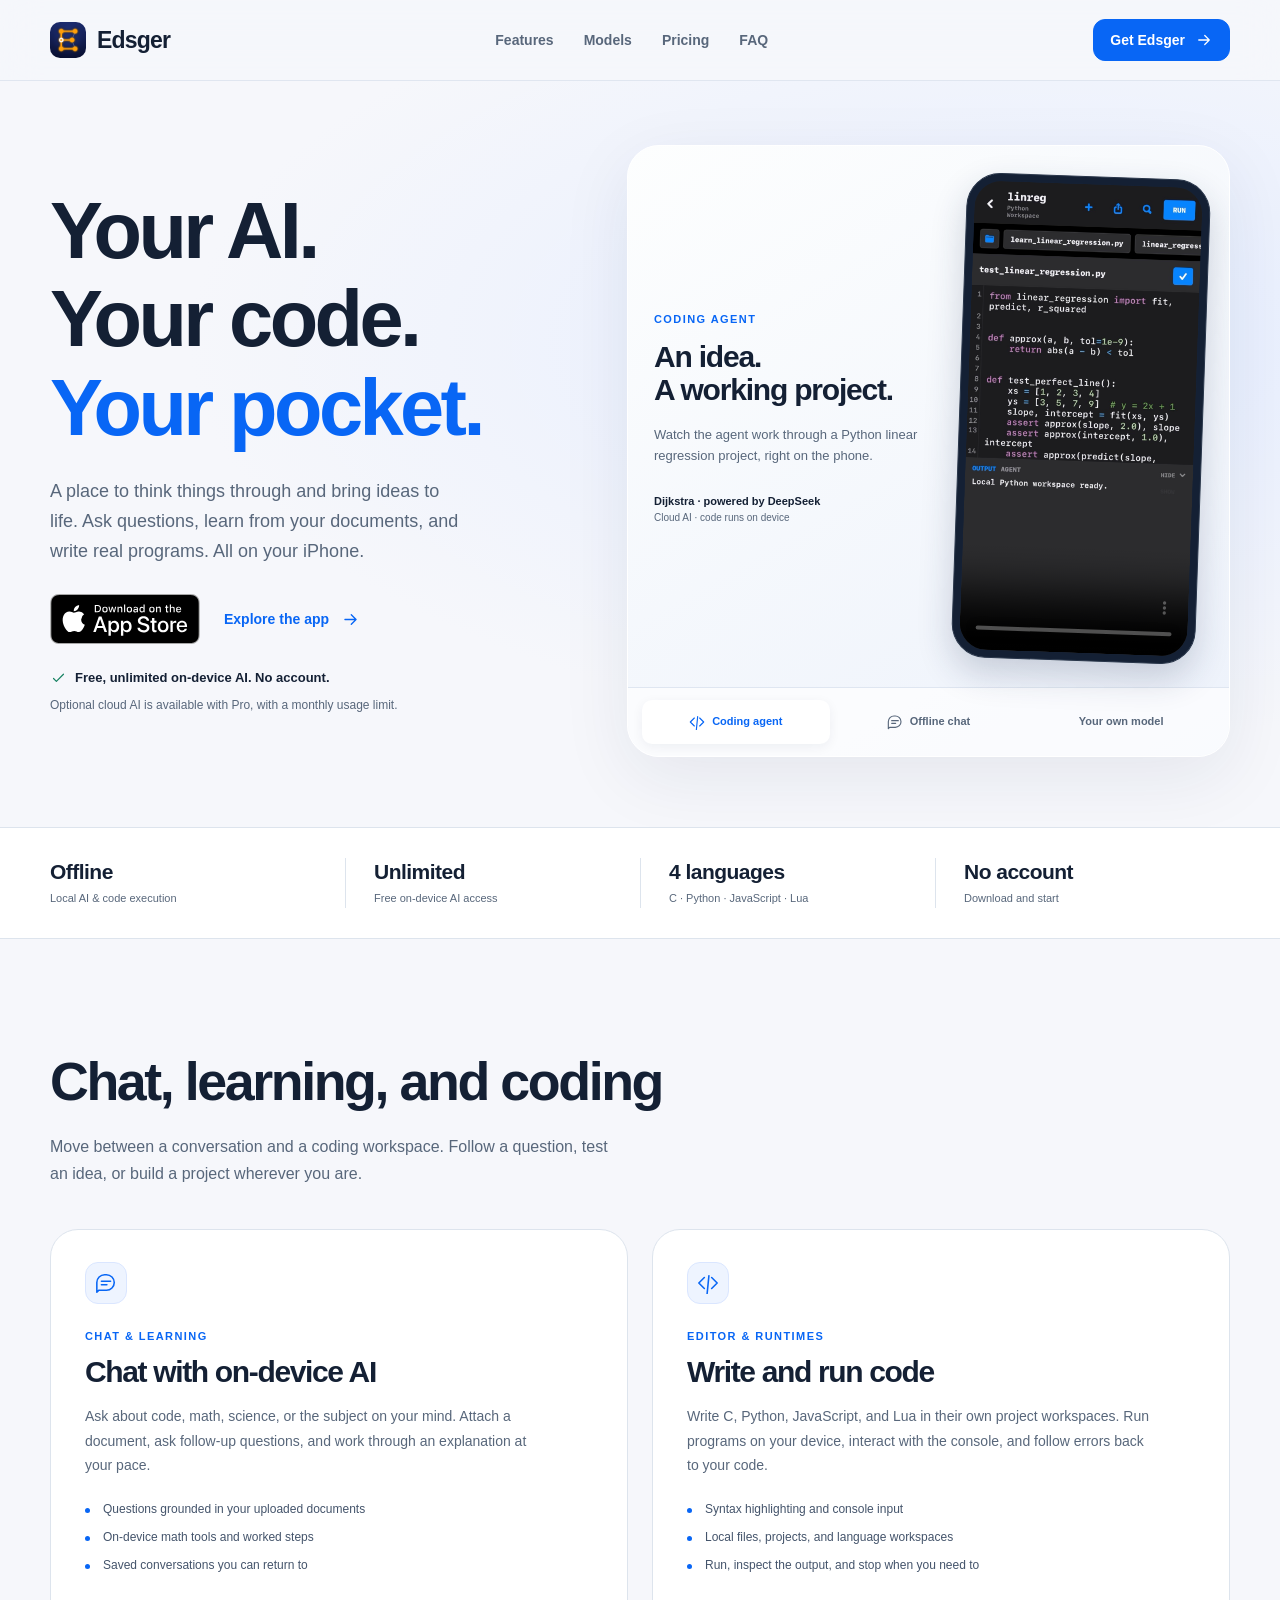
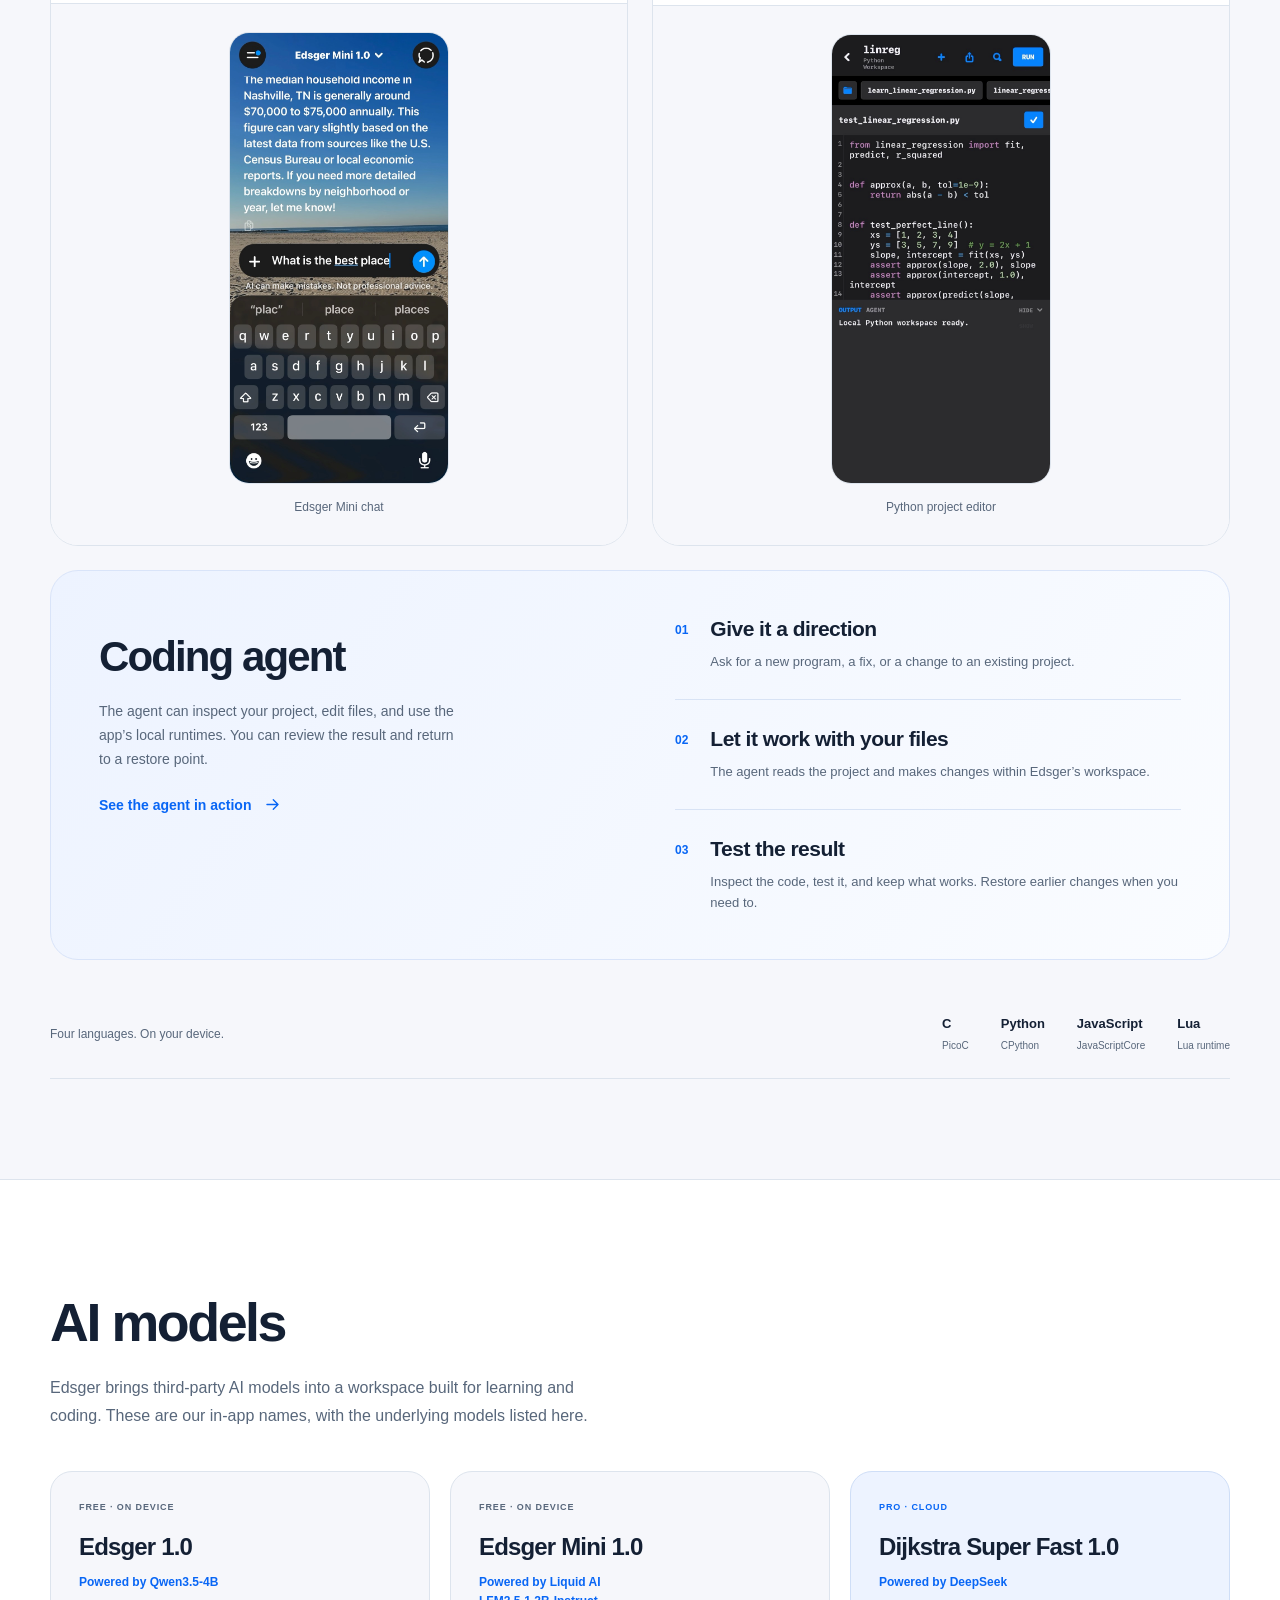
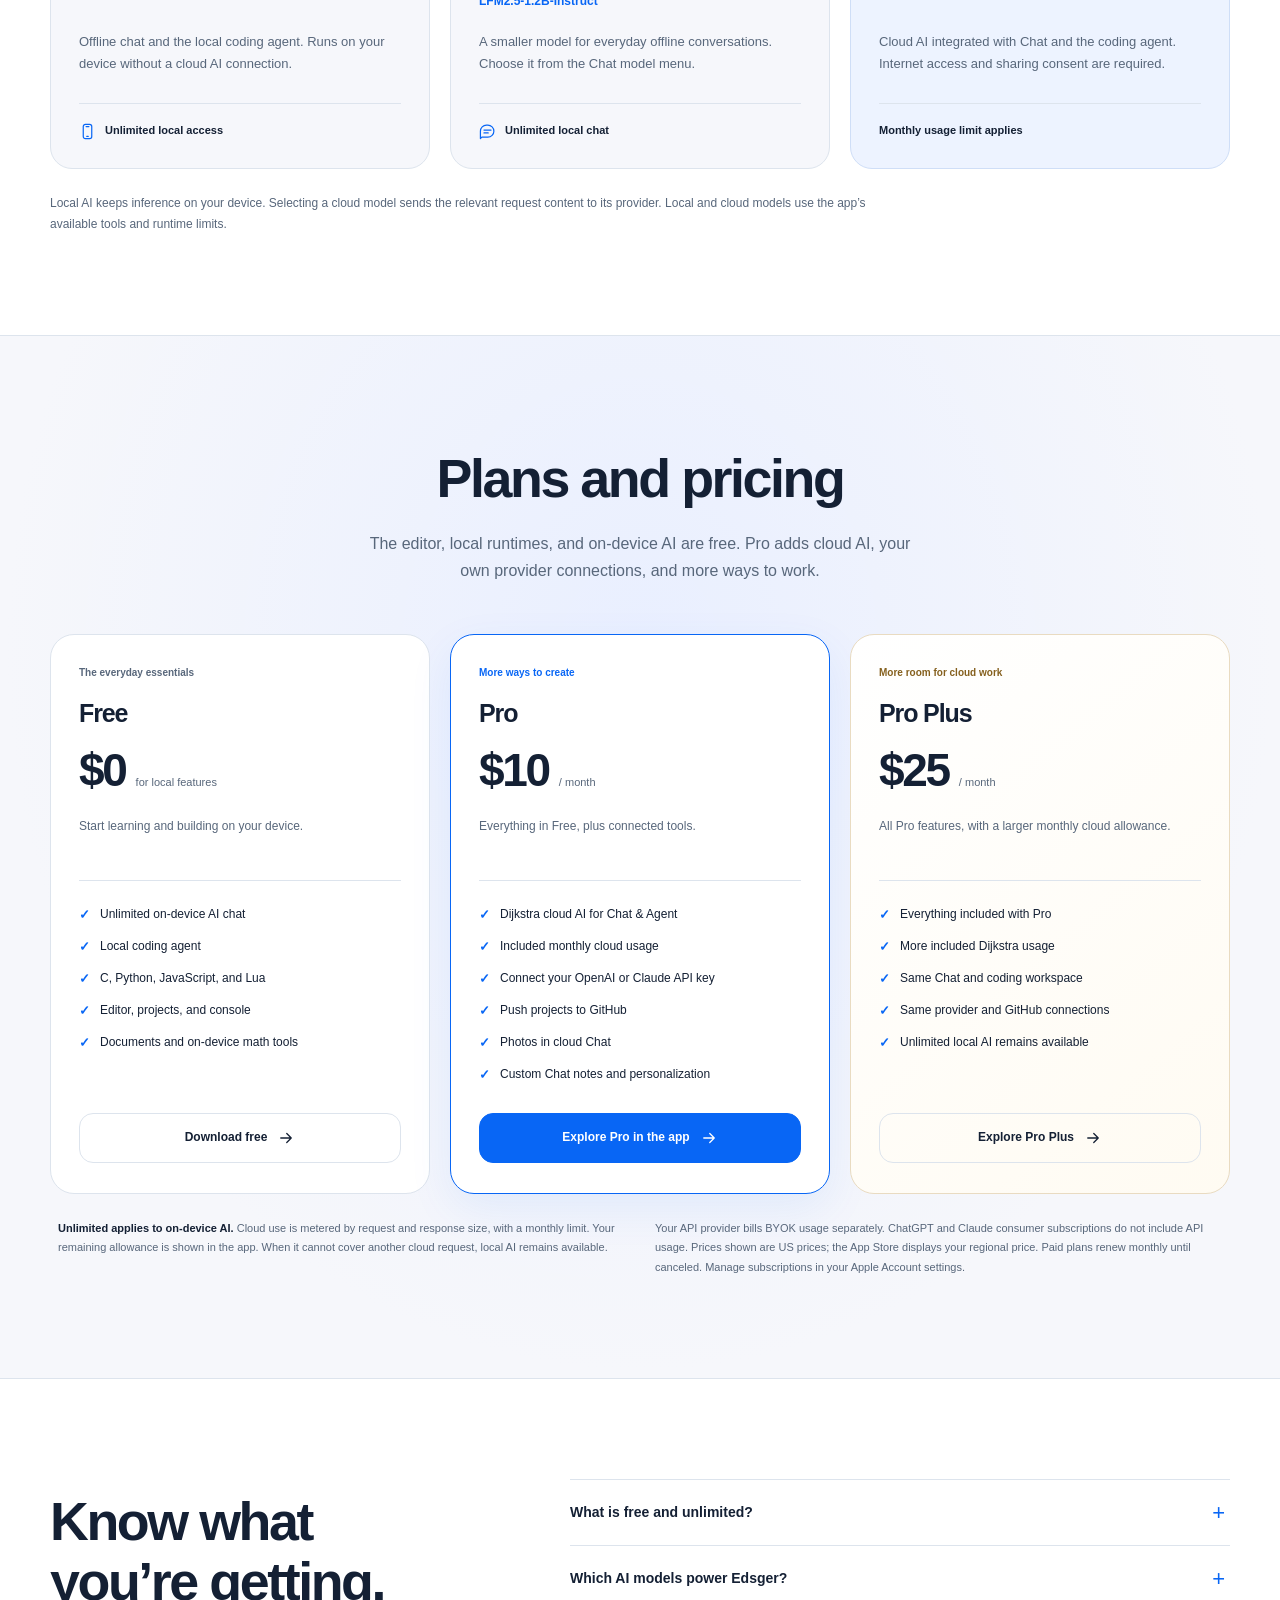
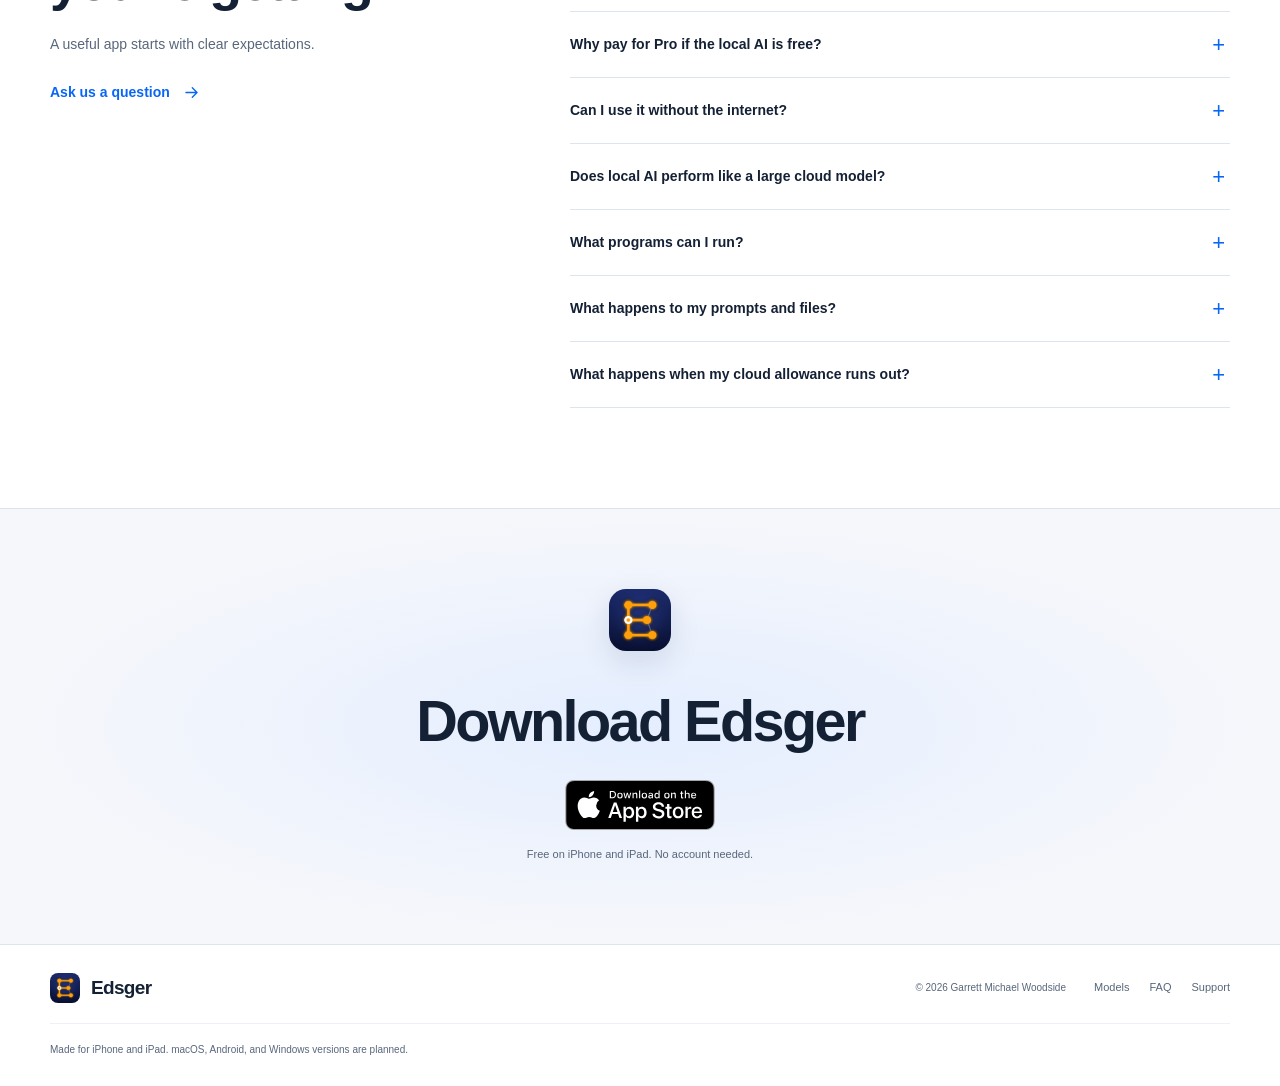
==== commit eb4b5acb: "Simplify landing page copy and replace mockups with app screenshots" ====
--- a/index.html
+++ b/index.html
@@ -14,8 +14,8 @@
 <meta name="twitter:card" content="summary">
 <link rel="canonical" href="https://edsger.app/">
 <link rel="icon" href="assets/app-icon.png" type="image/png">
-<link rel="stylesheet" href="styles.css?v=20261007.4">
-<script src="site.js?v=20261007.2" defer>
+<link rel="stylesheet" href="styles.css?v=20261007.5">
+<script src="site.js?v=20261007.5" defer>
 </script>
 </head>
 <body>
@@ -30,9 +30,6 @@
 </symbol>
 <symbol id="i-code" viewBox="0 0 24 24">
 <path d="m8 6-6 6 6 6m8-12 6 6-6 6m-3-14-2 20"/>
-</symbol>
-<symbol id="i-spark" viewBox="0 0 24 24">
-<path d="m12 3 2.5 6.5L21 12l-6.5 2.5L12 21l-2.5-6.5L3 12l6.5-2.5L12 3Z"/>
 </symbol>
 <symbol id="i-check" viewBox="0 0 24 24">
 <path d="m5 12 4 4L19 6"/>
@@ -94,16 +91,9 @@
 <h2 id="demo-title">An idea.<br>A working project.</h2>
 <p id="demo-summary">Watch the agent work through a Python linear regression project, right on the phone.</p>
 <div class="demo-label" id="demo-label">
-<svg aria-hidden="true">
-<use href="#i-spark"/>
-</svg>
 <span>Dijkstra · powered by DeepSeek<br>
 <small>Cloud AI · code runs on device</small>
 </span>
-</div>
-<div class="demo-footnote">
-<span>01</span>
-<span>Actual recording.<br>Your results may vary.</span>
 </div>
 </div>
 <div class="phone-shell">
@@ -124,9 +114,7 @@
 <use href="#i-chat"/>
 </svg> Offline chat</button>
 <button class="demo-choice" type="button" data-demo="2" aria-pressed="false">
-<svg aria-hidden="true">
-<use href="#i-spark"/>
-</svg> Your own model</button>
+Your own model</button>
 </div>
 </div>
 </div>
@@ -154,8 +142,7 @@
 <section class="section features-section" id="features">
 <div class="wrap">
 <div class="section-heading reveal">
-<p class="eyebrow">One app. Room to do more.</p>
-<h2>From “help me understand”<br>to “look what I made.”</h2>
+<h2>Chat, learning, and coding</h2>
 <p>Move between a conversation and a coding workspace. Follow a question, test an idea, or build a project wherever you are.</p>
 </div>
 <div class="feature-grid">
@@ -167,7 +154,7 @@
 </svg>
 </span>
 <p class="eyebrow">Chat &amp; learning</p>
-<h3>Make the next step click.</h3>
+<h3>Chat with on-device AI</h3>
 <p>Ask about code, math, science, or the subject on your mind. Attach a document, ask follow-up questions, and work through an explanation at your pace.</p>
 <ul class="feature-points">
 <li>Questions grounded in your uploaded documents</li>
@@ -175,25 +162,10 @@
 <li>Saved conversations you can return to</li>
 </ul>
 </div>
-<div class="study-visual" aria-label="Illustration of a learning workflow">
-<div class="document-chip">
-<svg aria-hidden="true">
-<use href="#i-file"/>
-</svg>
-<span>Lecture notes.pdf</span>
-<span class="chip-detail">Your document</span>
-</div>
-<div class="question-bubble">Help me understand this,<br>one step at a time.</div>
-<div class="study-answer">
-<span class="mini-brand">
-<img src="assets/app-icon.png" alt="" width="24" height="24"> A little clarity goes a long way.</span>
-<div class="math-line">∫<sub>0</sub>
-<sup>1</sup> x² dx <span>=</span> <strong>⅓</strong>
-</div>
-<p>Explore the question. See the steps.<br>Keep the conversation going.</p>
-</div>
-<span class="visual-caption">Illustrated example · AI explanations can be wrong</span>
-</div>
+<figure class="app-screenshot">
+<img src="assets/hero-2-poster.jpg" alt="Edsger Mini chat screen with an on-device conversation" width="780" height="1604" loading="lazy">
+<figcaption>Edsger Mini chat</figcaption>
+</figure>
 </article>
 <article class="feature-card coding-card reveal">
 <div class="feature-copy">
@@ -203,7 +175,7 @@
 </svg>
 </span>
 <p class="eyebrow">Editor &amp; runtimes</p>
-<h3>Real code. Right here.</h3>
+<h3>Write and run code</h3>
 <p>Write C, Python, JavaScript, and Lua in their own project workspaces. Run programs on your device, interact with the console, and follow errors back to your code.</p>
 <ul class="feature-points">
 <li>Syntax highlighting and console input</li>
@@ -211,42 +183,15 @@
 <li>Run, inspect the output, and stop when you need to</li>
 </ul>
 </div>
-<div class="code-visual" aria-label="Python code example with its expected output">
-<div class="code-bar">
-<span class="code-dots">
-<i>
-</i>
-<i>
-</i>
-<i>
-</i>
-</span>
-<span>small_ideas.py</span>
-<span class="code-language">Python</span>
-</div>
-<pre>
-<code>
-<span class="code-comment"># A small start. A real result.</span>
-<span class="code-name">scores</span> = [<span class="code-number">85</span>, <span class="code-number">90</span>, <span class="code-number">95</span>]
-<span class="code-name">average</span> = <span class="code-call">sum</span>(scores) / <span class="code-call">len</span>(scores)
-
-<span class="code-call">print</span>(<span class="code-string">f"Average: {average}"</span>)</code>
-</pre>
-<div class="code-output">
-<span>EXPECTED OUTPUT</span>
-<p>Average: 90.0</p>
-<span class="output-status">
-<span class="status-dot">
-</span> Runs on your device</span>
-</div>
-<span class="visual-caption">Example program · local Python runtime</span>
-</div>
+<figure class="app-screenshot">
+<img src="assets/hero-poster.jpg" alt="Edsger Python editor showing a linear regression test file and output console" width="780" height="1604" loading="lazy">
+<figcaption>Python project editor</figcaption>
+</figure>
 </article>
 </div>
 <article class="agent-feature reveal" id="agent">
 <div class="agent-intro">
-<p class="eyebrow">The coding agent</p>
-<h3>Describe it.<br>Build it.<br>Make it yours.</h3>
+<h3>Coding agent</h3>
 <p>The agent can inspect your project, edit files, and use the app’s local runtimes. You can review the result and return to a restore point.</p>
 <a class="text-link" href="#top">See the agent in action <svg aria-hidden="true">
 <use href="#i-arrow"/>
@@ -271,7 +216,7 @@
 <li>
 <span class="step-number">03</span>
 <div>
-<h4>Review. Run. Refine.</h4>
+<h4>Test the result</h4>
 <p>Inspect the code, test it, and keep what works. Restore earlier changes when you need to.</p>
 </div>
 </li>
@@ -295,8 +240,7 @@
 <section class="section models-section" id="models">
 <div class="wrap">
 <div class="section-heading reveal">
-<p class="eyebrow">Meet the models</p>
-<h2>Your choice.<br>Clearly explained.</h2>
+<h2>AI models</h2>
 <p>Edsger brings third-party AI models into a workspace built for learning and coding. These are our in-app names, with the underlying models listed here.</p>
 </div>
 <div class="model-grid">
@@ -325,10 +269,7 @@
 <h3>Dijkstra Super Fast 1.0</h3>
 <p class="model-source">Powered by DeepSeek</p>
 <p>Cloud AI integrated with Chat and the coding agent. Internet access and sharing consent are required.</p>
-<div class="model-bottom">
-<svg aria-hidden="true">
-<use href="#i-spark"/>
-</svg> Monthly usage limit applies</div>
+<div class="model-bottom">Monthly usage limit applies</div>
 </article>
 </div>
 <p class="section-note reveal">Local AI keeps inference on your device. Selecting a cloud model sends the relevant request content to its provider. Local and cloud models use the app’s available tools and runtime limits.</p>
@@ -337,8 +278,7 @@
 <section class="section pricing-section" id="pricing">
 <div class="wrap">
 <div class="section-heading centered reveal">
-<p class="eyebrow">Start free. Choose more.</p>
-<h2>A workspace worth<br>keeping in your pocket.</h2>
+<h2>Plans and pricing</h2>
 <p>The editor, local runtimes, and on-device AI are free. Pro adds cloud AI, your own provider connections, and more ways to work.</p>
 </div>
 <div class="pricing-grid">
@@ -408,7 +348,6 @@
 <section class="section faq-section" id="faq">
 <div class="wrap faq-grid">
 <div class="section-heading reveal">
-<p class="eyebrow">A few good questions</p>
 <h2>Know what<br>you’re getting.</h2>
 <p>A useful app starts with clear expectations.</p>
 <a class="text-link" href="mailto:garrett@edsger.app?subject=Edsger%20Support">Ask us a question <svg aria-hidden="true">
@@ -455,9 +394,7 @@
 <section class="final-cta">
 <div class="wrap final-inner reveal">
 <img src="assets/app-icon.png" alt="" width="72" height="72">
-<p class="eyebrow">A little screen. A lot of possibility.</p>
-<h2>Your next idea<br>can start right here.</h2>
-<p>Download Edsger. Ask something. Make something.</p>
+<h2>Download Edsger</h2>
 <a class="store-link" href="https://apps.apple.com/app/id6806824902" aria-label="Download Edsger on the App Store">
 <img src="assets/badge-black.svg" alt="Download on the App Store" width="120" height="40">
 </a>
--- a/styles.css
+++ b/styles.css
@@ -186,15 +186,6 @@
   text-transform:uppercase;
   color:var(--blue)
 }
-.status-dot{
-  display:inline-block;
-  flex-shrink:0;
-  width:7px;
-  height:7px;
-  border-radius:50%;
-  background:#24a678;
-  box-shadow:0 0 0 4px rgba(36,166,120,.1)
-}
 .blue-text{
   color:var(--blue)
 }
@@ -312,31 +303,10 @@
   font-weight:650;
   line-height:1.5
 }
-.demo-label svg{
-  width:16px;
-  height:16px;
-  color:var(--blue);
-  margin-top:2px
-}
 .demo-label small{
   font-size:10px;
   font-weight:450;
   color:var(--muted)
-}
-.demo-footnote{
-  display:flex;
-  align-items:center;
-  gap:11px;
-  margin-top:40px;
-  font-size:10px;
-  line-height:1.5;
-  color:var(--muted)
-}
-.demo-footnote>span:first-child{
-  font-size:28px;
-  font-weight:600;
-  letter-spacing:-.06em;
-  color:#abbcd0
 }
 .phone-shell{
   padding:7px;
@@ -508,192 +478,26 @@
   border-radius:50%;
   background:var(--blue)
 }
-.study-visual{
-  margin-top:auto;
-  padding:32px 34px 24px;
-  background:linear-gradient(145deg,#eff2ff,#e5efff);
-  border-top:1px solid #e0e7f3;
-  min-height:326px
-}
-.document-chip{
-  display:flex;
-  align-items:center;
-  gap:10px;
-  padding:13px 16px;
-  background:rgba(255,255,255,.85);
-  border:1px solid #fff;
-  border-radius:13px;
-  font-size:12px;
-  font-weight:650
-}
-.document-chip svg{
-  width:18px;
-  height:18px;
-  color:var(--blue)
-}
-.chip-detail{
-  margin-left:auto;
-  color:var(--muted);
-  font-size:10px;
-  font-weight:450
-}
-.question-bubble{
-  margin:16px 0 16px auto;
-  max-width:240px;
-  padding:14px 18px;
-  border-radius:17px 17px 3px 17px;
-  background:var(--blue);
-  color:white;
-  font-size:12px;
-  line-height:1.5;
-  box-shadow:0 8px 20px rgba(8,102,245,.14)
-}
-.study-answer{
-  background:rgba(255,255,255,.9);
-  border:1px solid #fff;
-  padding:18px 20px;
-  border-radius:18px;
-  box-shadow:0 8px 30px rgba(74,107,170,.06)
-}
-.mini-brand{
-  display:flex;
-  align-items:center;
-  gap:9px;
-  font-size:11px;
-  font-weight:650
-}
-.mini-brand img{
-  width:24px;
-  height:24px;
-  border-radius:6px
-}
-.math-line{
-  font-family:Georgia,serif;
-  font-size:32px;
-  line-height:1.2;
-  margin:18px 0;
-  letter-spacing:.02em
-}
-.math-line sub,.math-line sup{
-  font-size:14px
-}
-.math-line span{
-  color:#97a5b8;
-  margin:0 15px
-}
-.math-line strong{
-  font-weight:400;
-  color:var(--blue)
-}
-.study-answer p{
-  font-size:11px;
-  color:var(--muted);
-  line-height:1.6
-}
-.visual-caption{
+/* Screens from the app's existing recordings. */
+.app-screenshot{
+  margin:auto 0 0;
+  padding:28px;
+  border-top:1px solid var(--line);
+  background:var(--bg);
+  text-align:center
+}
+.app-screenshot img{
   display:block;
-  font-size:10px;
-  color:var(--muted);
-  margin-top:18px;
-  line-height:1.5
-}
-.code-visual{
-  margin-top:auto;
-  padding:0 28px 24px;
-  min-height:326px;
-  background:#142033;
-  color:#dce6f6;
-  border-top:1px solid #27384f
-}
-.code-bar{
-  display:flex;
-  align-items:center;
-  gap:14px;
-  font-size:10px;
-  min-height:58px;
-  border-bottom:1px solid #304058;
-  color:#bfccdf
-}
-.code-dots{
-  display:flex;
-  gap:5px
-}
-.code-dots i{
-  display:block;
-  width:6px;
-  height:6px;
-  background:#485b74;
-  border-radius:50%
-}
-.code-dots i:first-child{
-  background:#ec8d8d
-}
-.code-dots i:nth-child(2){
-  background:#e6c472
-}
-.code-dots i:nth-child(3){
-  background:#72c6a0
-}
-.code-language{
-  margin-left:auto;
-  font-size:9px;
-  border:1px solid #485b74;
-  border-radius:5px;
-  padding:2px 7px
-}
-.code-visual pre{
-  font-family:ui-monospace,SFMono-Regular,Consolas,monospace;
-  font-size:clamp(10px,1.1vw,13px);
-  line-height:1.9;
-  white-space:pre-wrap;
-  overflow-wrap:anywhere;
-  margin:23px 0;
-  color:#dce6f6
-}
-.code-comment{
-  color:#8396b0
-}
-.code-name{
-  color:#dce6f6
-}
-.code-number{
-  color:#efbd7f
-}
-.code-call{
-  color:#8ab5ff
-}
-.code-string{
-  color:#a9d9be
-}
-.code-output{
-  border-top:1px solid #304058;
-  padding-top:17px
-}
-.code-output>span:first-child{
-  font-size:9px;
-  letter-spacing:.13em;
-  color:#8396b0
-}
-.code-output p{
-  font-family:ui-monospace,SFMono-Regular,Consolas,monospace;
-  margin-top:8px;
-  font-size:13px;
-  color:#dce6f6
-}
-.output-status{
-  display:flex;
-  align-items:center;
-  gap:8px;
-  font-size:10px;
-  color:#acbcd2;
-  margin-top:18px
-}
-.output-status .status-dot{
-  width:5px;
-  height:5px
-}
-.code-visual .visual-caption{
-  color:#a4b4cb
+  width:min(100%,220px);
+  height:auto;
+  margin:0 auto;
+  border-radius:20px;
+  border:1px solid var(--line)
+}
+.app-screenshot figcaption{
+  margin-top:14px;
+  color:var(--muted);
+  font-size:12px
 }
 .agent-feature{
   display:grid;
@@ -1152,9 +956,6 @@
   .demo-description>p:not(.eyebrow){
     font-size:12px
   }
-  .demo-footnote{
-    margin-top:24px
-  }
   .demo-choice{
     font-size:10px;
     gap:5px
@@ -1239,9 +1040,6 @@
   .demo-label{
     margin-top:12px
   }
-  .demo-footnote{
-    display:none
-  }
   .phone-shell{
     width:195px;
     border-radius:30px
@@ -1286,15 +1084,6 @@
   }
   .feature-points{
     font-size:11px
-  }
-  .study-visual{
-    padding:25px
-  }
-  .chip-detail{
-    display:none
-  }
-  .code-visual{
-    padding-inline:22px
   }
   .model-grid{
     gap:14px
@@ -1493,18 +1282,8 @@
     gap:6px;
     margin-top:16px
   }
-  .demo-label svg{
-    width:13px;
-    height:13px
-  }
   .demo-label small{
     font-size:10px
-  }
-  .demo-footnote{
-    display:none
-  }
-  .demo-footnote>span:first-child{
-    font-size:24px
   }
   .demo-switcher{
     padding:10px;
@@ -1575,21 +1354,6 @@
   .feature-points{
     font-size:11px
   }
-  .study-visual{
-    padding:25px;
-    min-height:0
-  }
-  .chip-detail{
-    display:inline;
-    font-size:9px
-  }
-  .code-visual{
-    min-height:0;
-    padding:0 25px 24px
-  }
-  .code-visual pre{
-    font-size:12px
-  }
   .agent-feature{
     grid-template-columns:1fr;
     gap:28px;
@@ -1774,12 +1538,6 @@
   .hero-actions{
     gap:17px
   }
-  .chip-detail{
-    display:none
-  }
-  .code-visual pre{
-    font-size:10px
-  }
 }
 @media(prefers-reduced-motion:reduce){
   html{
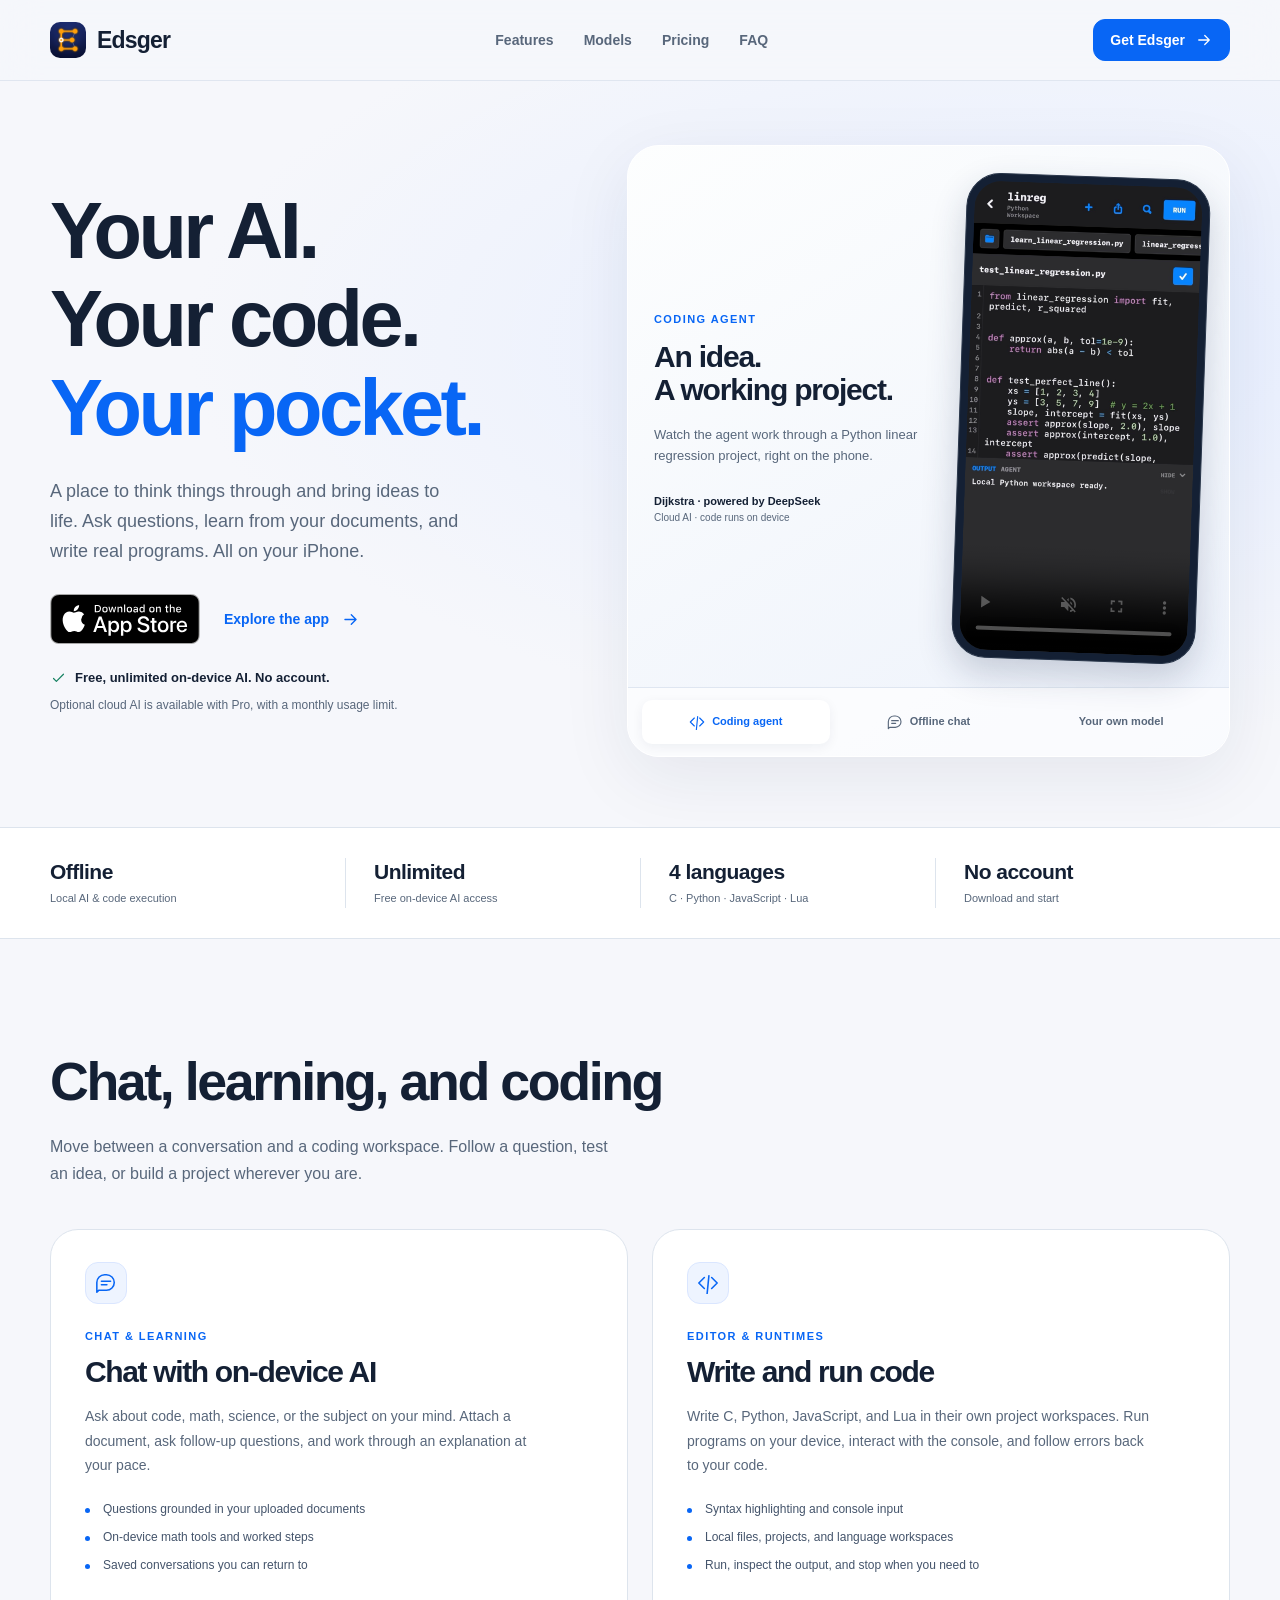
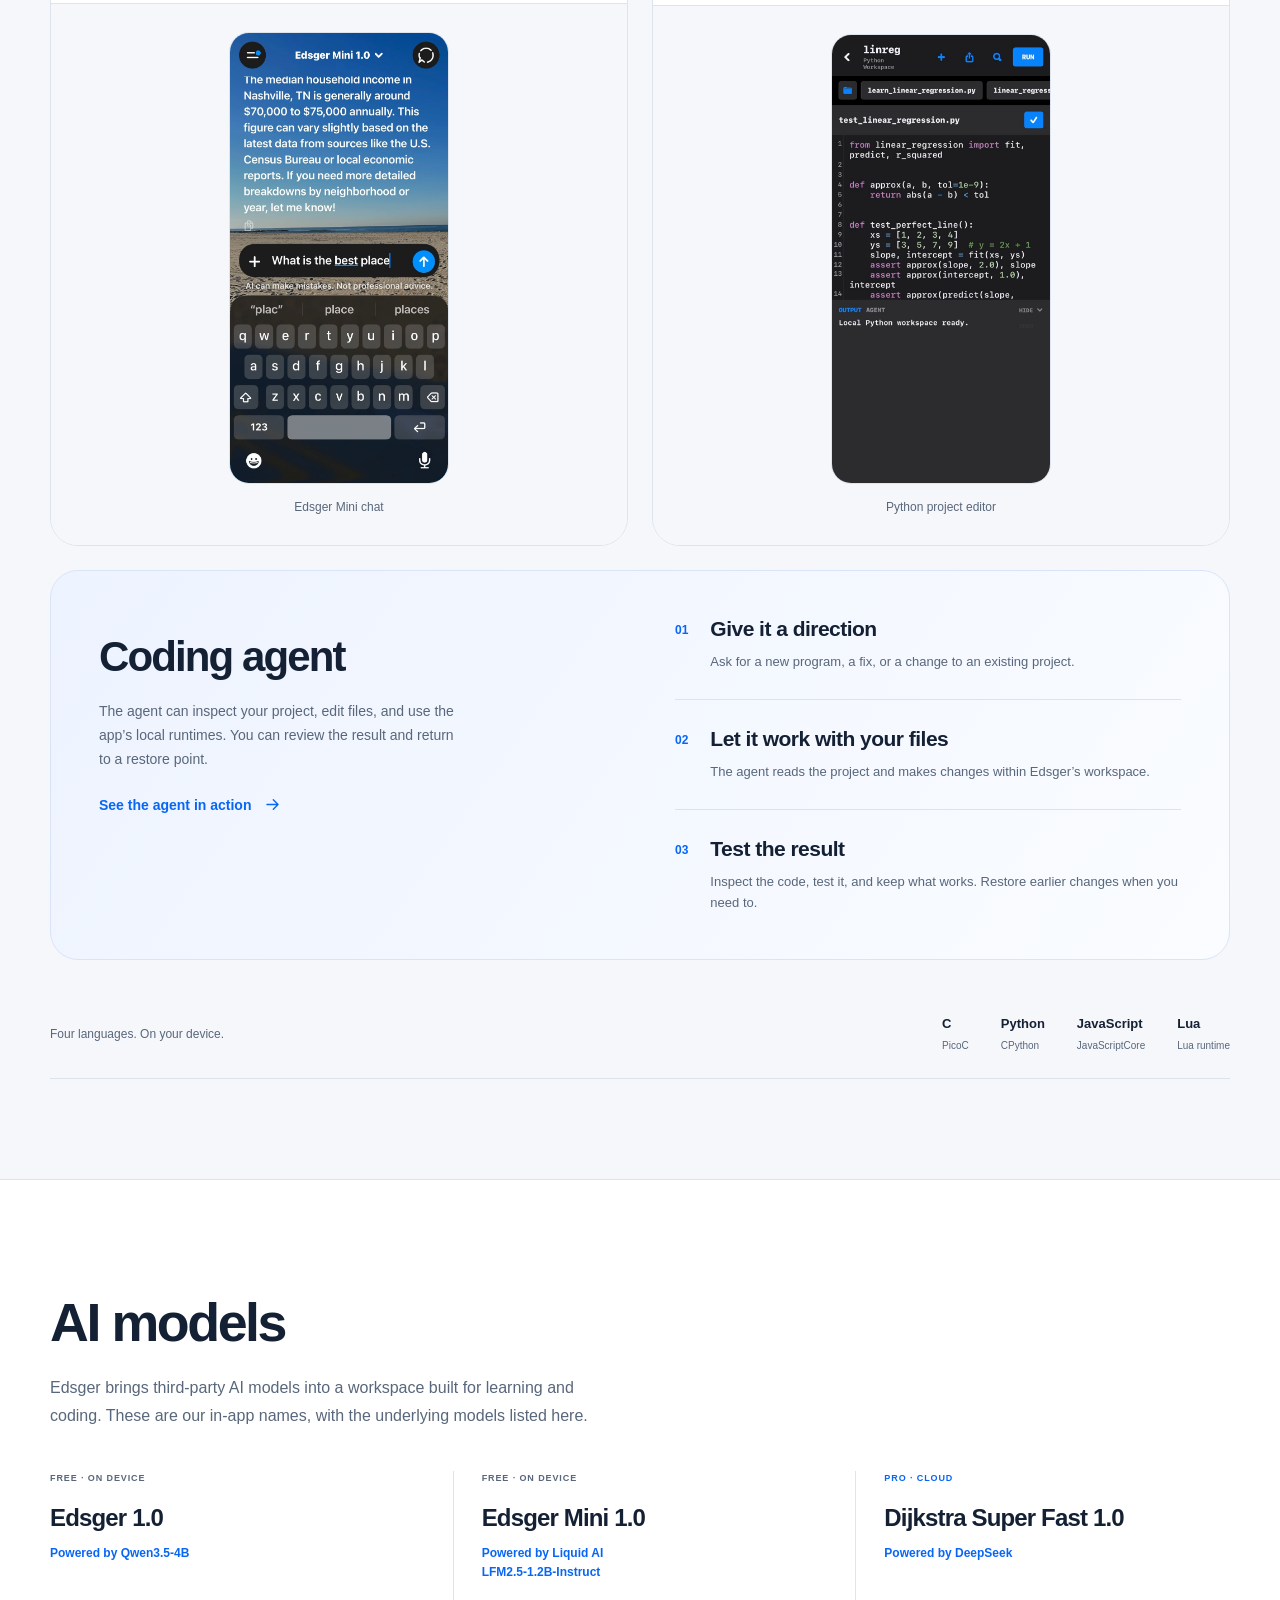
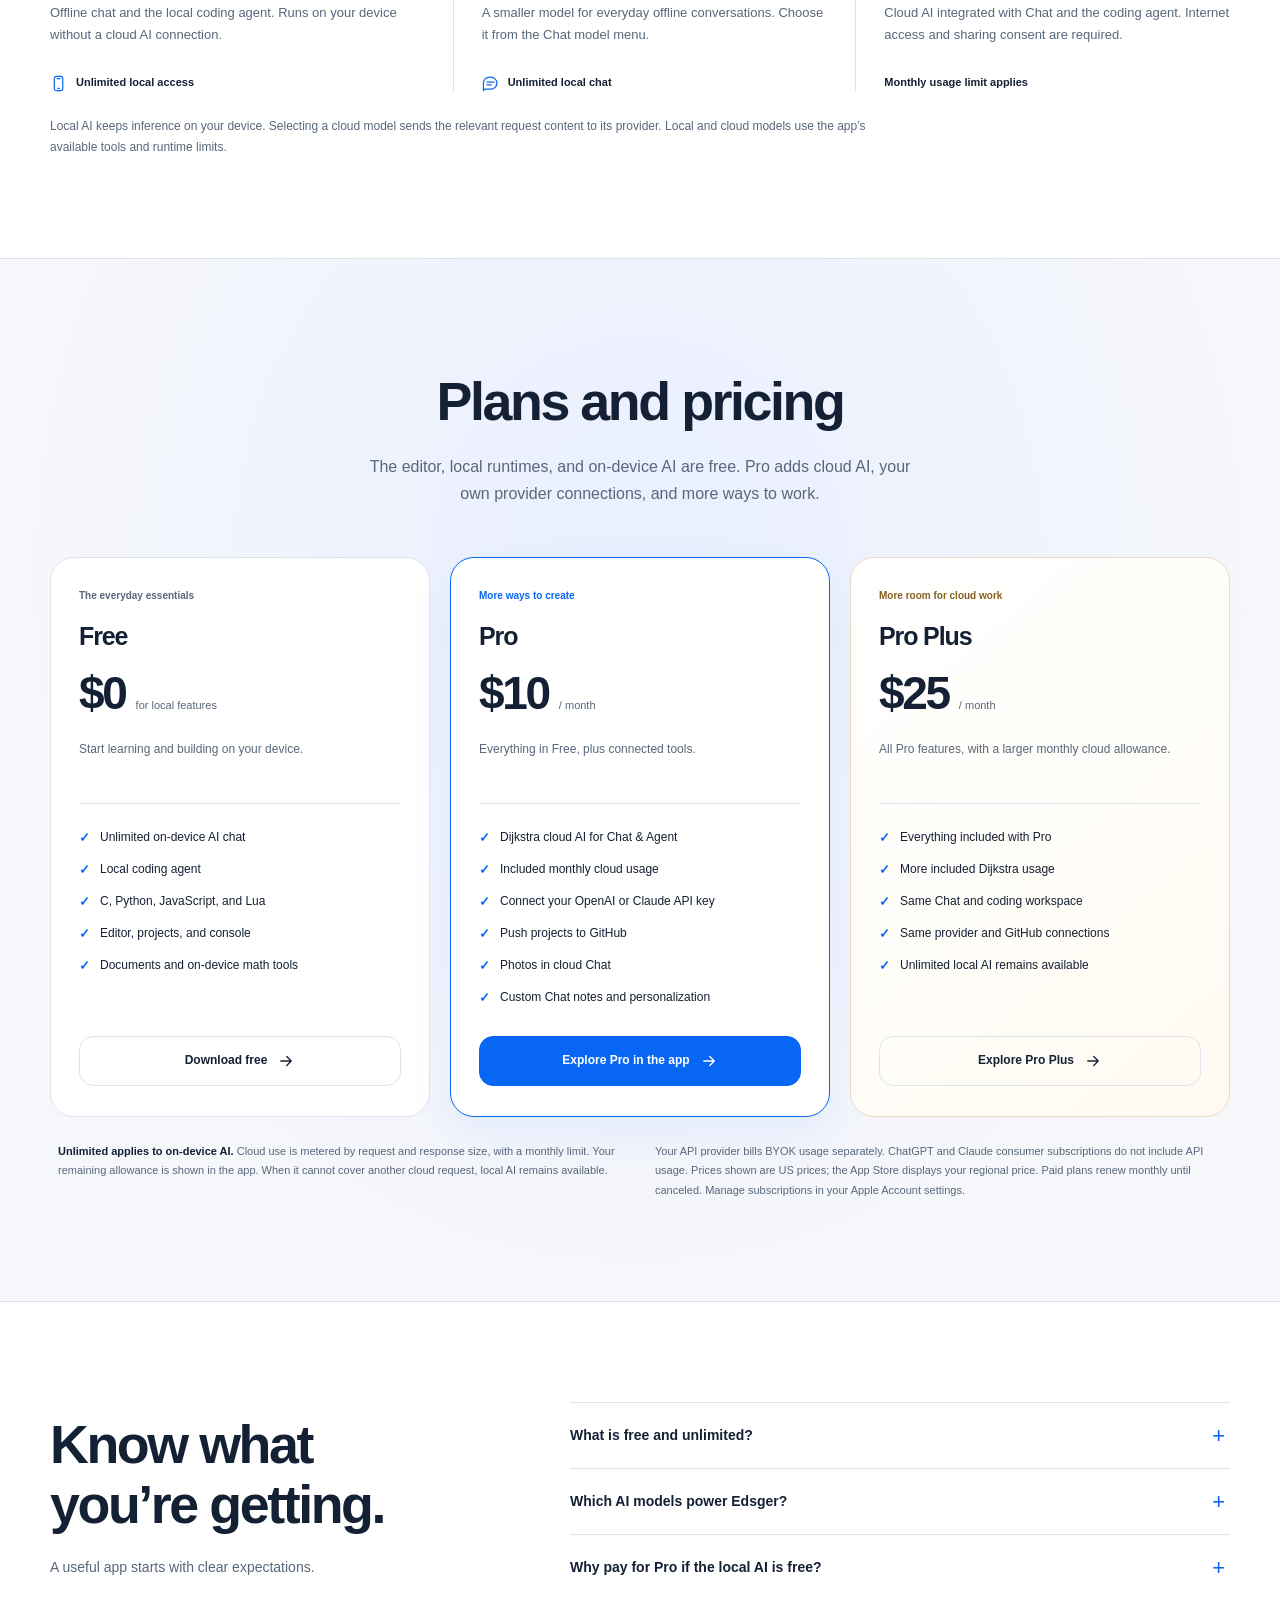
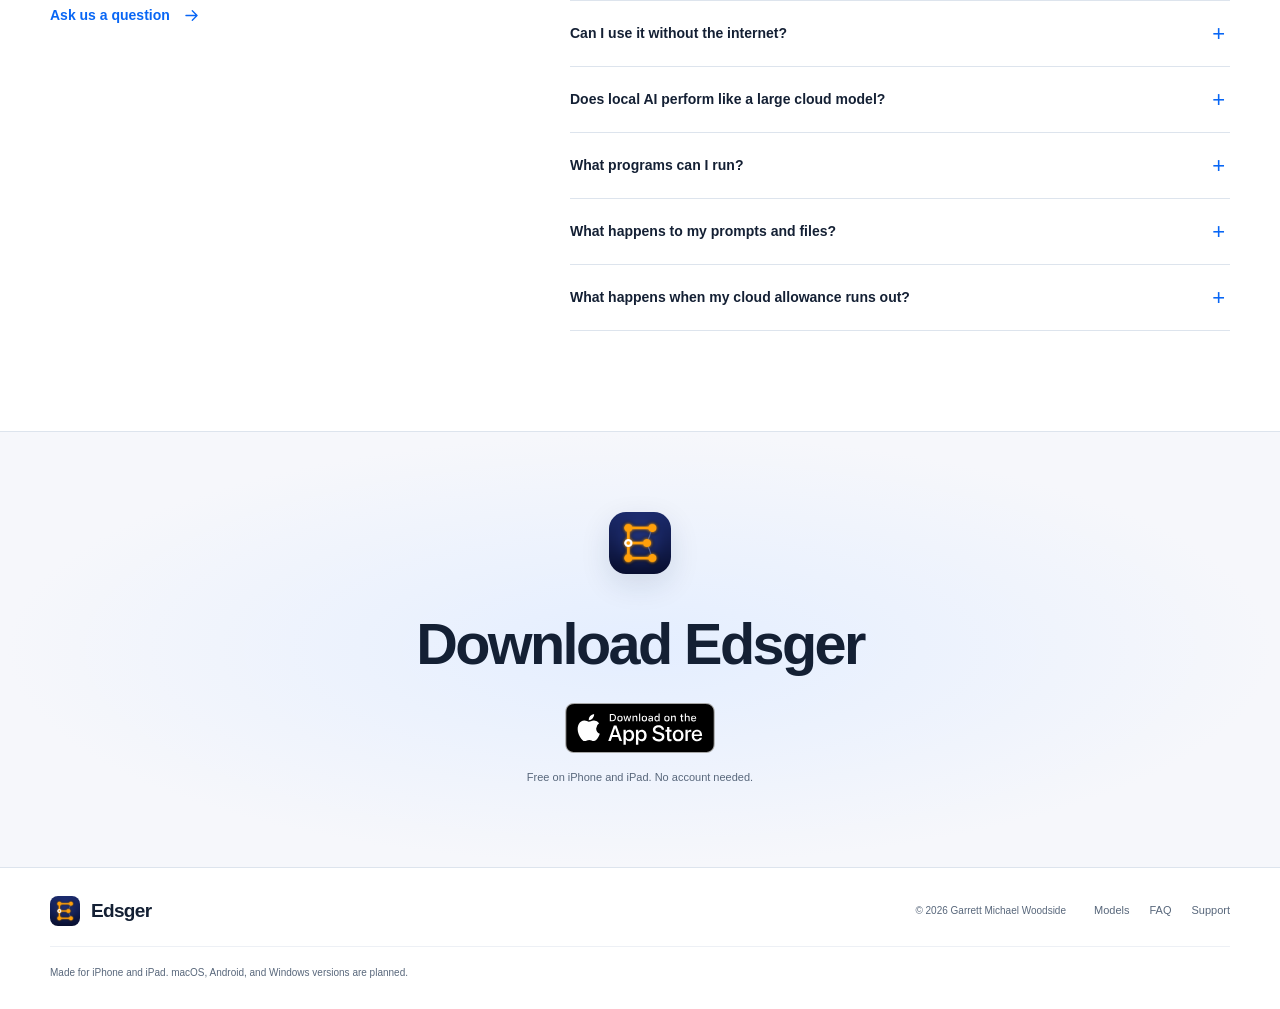
==== commit 565d63f6: "Replace model cards with open columns and mobile dividers" ====
--- a/index.html
+++ b/index.html
@@ -14,7 +14,7 @@
 <meta name="twitter:card" content="summary">
 <link rel="canonical" href="https://edsger.app/">
 <link rel="icon" href="assets/app-icon.png" type="image/png">
-<link rel="stylesheet" href="styles.css?v=20261007.5">
+<link rel="stylesheet" href="styles.css?v=20261007.6">
 <script src="site.js?v=20261007.5" defer>
 </script>
 </head>
@@ -257,7 +257,7 @@
 <article class="model-card reveal">
 <span class="model-tag">FREE · ON DEVICE</span>
 <h3>Edsger Mini 1.0</h3>
-<p class="model-source">Powered by Liquid AI<br>LFM2.5-1.2B-Instruct</p>
+<p class="model-source">Powered by Liquid AI <br>LFM2.5-1.2B-Instruct</p>
 <p>A smaller model for everyday offline conversations. Choose it from the Chat model menu.</p>
 <div class="model-bottom">
 <svg aria-hidden="true">
--- a/styles.css
+++ b/styles.css
@@ -590,15 +590,17 @@
 .model-grid{
   display:grid;
   grid-template-columns:repeat(3,1fr);
-  gap:20px
+  gap:28px
 }
 .model-card{
   display:flex;
   flex-direction:column;
-  border:1px solid var(--line);
-  border-radius:22px;
-  padding:28px;
-  background:var(--bg)
+  padding:0;
+  min-width:0
+}
+.model-card+.model-card{
+  border-left:1px solid var(--line);
+  padding-left:28px
 }
 .model-tag{
   font-size:9px;
@@ -629,8 +631,6 @@
   display:flex;
   align-items:center;
   gap:9px;
-  border-top:1px solid var(--line);
-  padding-top:18px;
   margin-top:auto;
   font-size:11px;
   font-weight:650
@@ -639,10 +639,6 @@
   width:17px;
   height:17px;
   color:var(--blue)
-}
-.model-cloud{
-  background:#edf3ff;
-  border-color:#cfdef7
 }
 .model-cloud .model-tag{
   color:var(--blue)
@@ -1086,10 +1082,10 @@
     font-size:11px
   }
   .model-grid{
-    gap:14px
-  }
-  .model-card{
-    padding:23px 20px
+    gap:18px
+  }
+  .model-card+.model-card{
+    padding-left:18px
   }
   .model-card h3{
     font-size:21px
@@ -1391,10 +1387,12 @@
   }
   .model-grid{
     grid-template-columns:1fr;
-    gap:14px
-  }
-  .model-card{
-    padding:25px
+    gap:28px
+  }
+  .model-card+.model-card{
+    border-left:0;
+    border-top:1px solid var(--line);
+    padding:28px 0 0
   }
   .model-card h3{
     font-size:24px;
@@ -1414,7 +1412,7 @@
   }
   .model-bottom{
     font-size:11px;
-    padding-top:15px
+    padding-top:0
   }
   .section-note{
     font-size:11px;
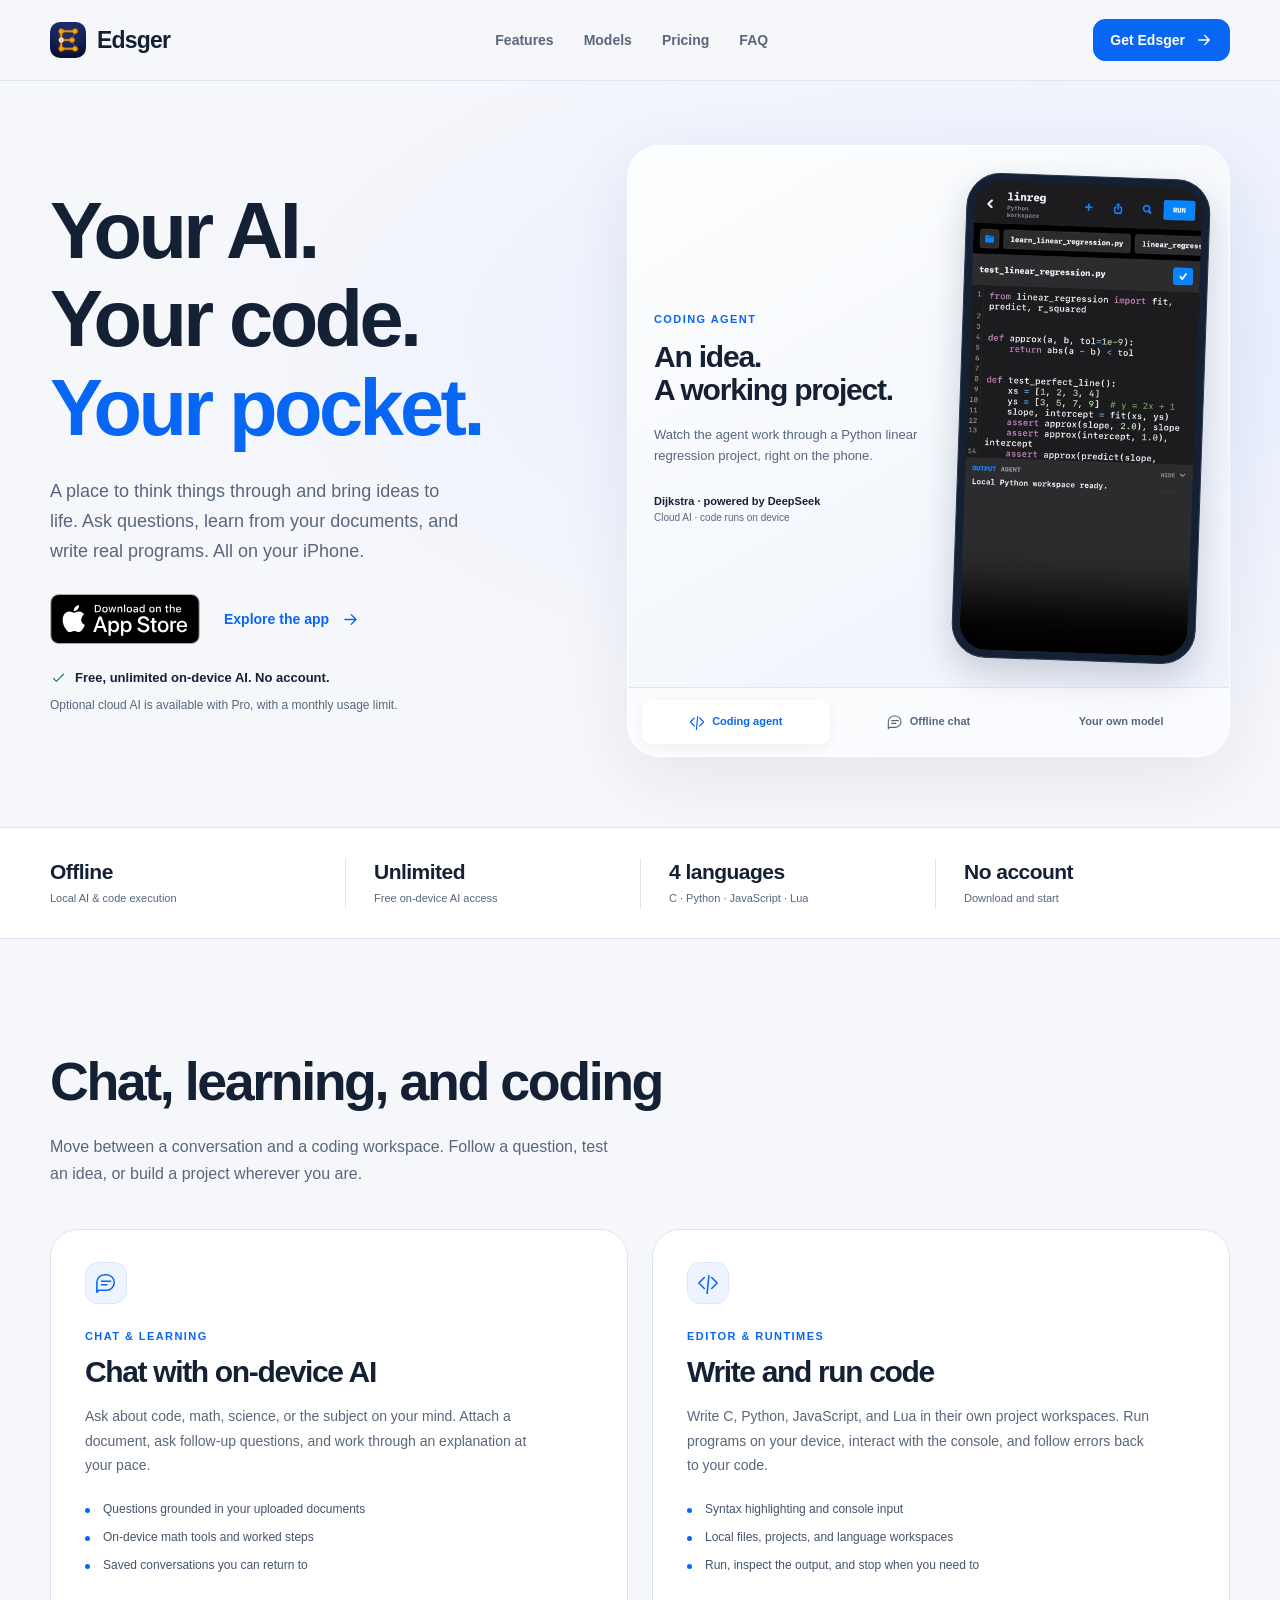
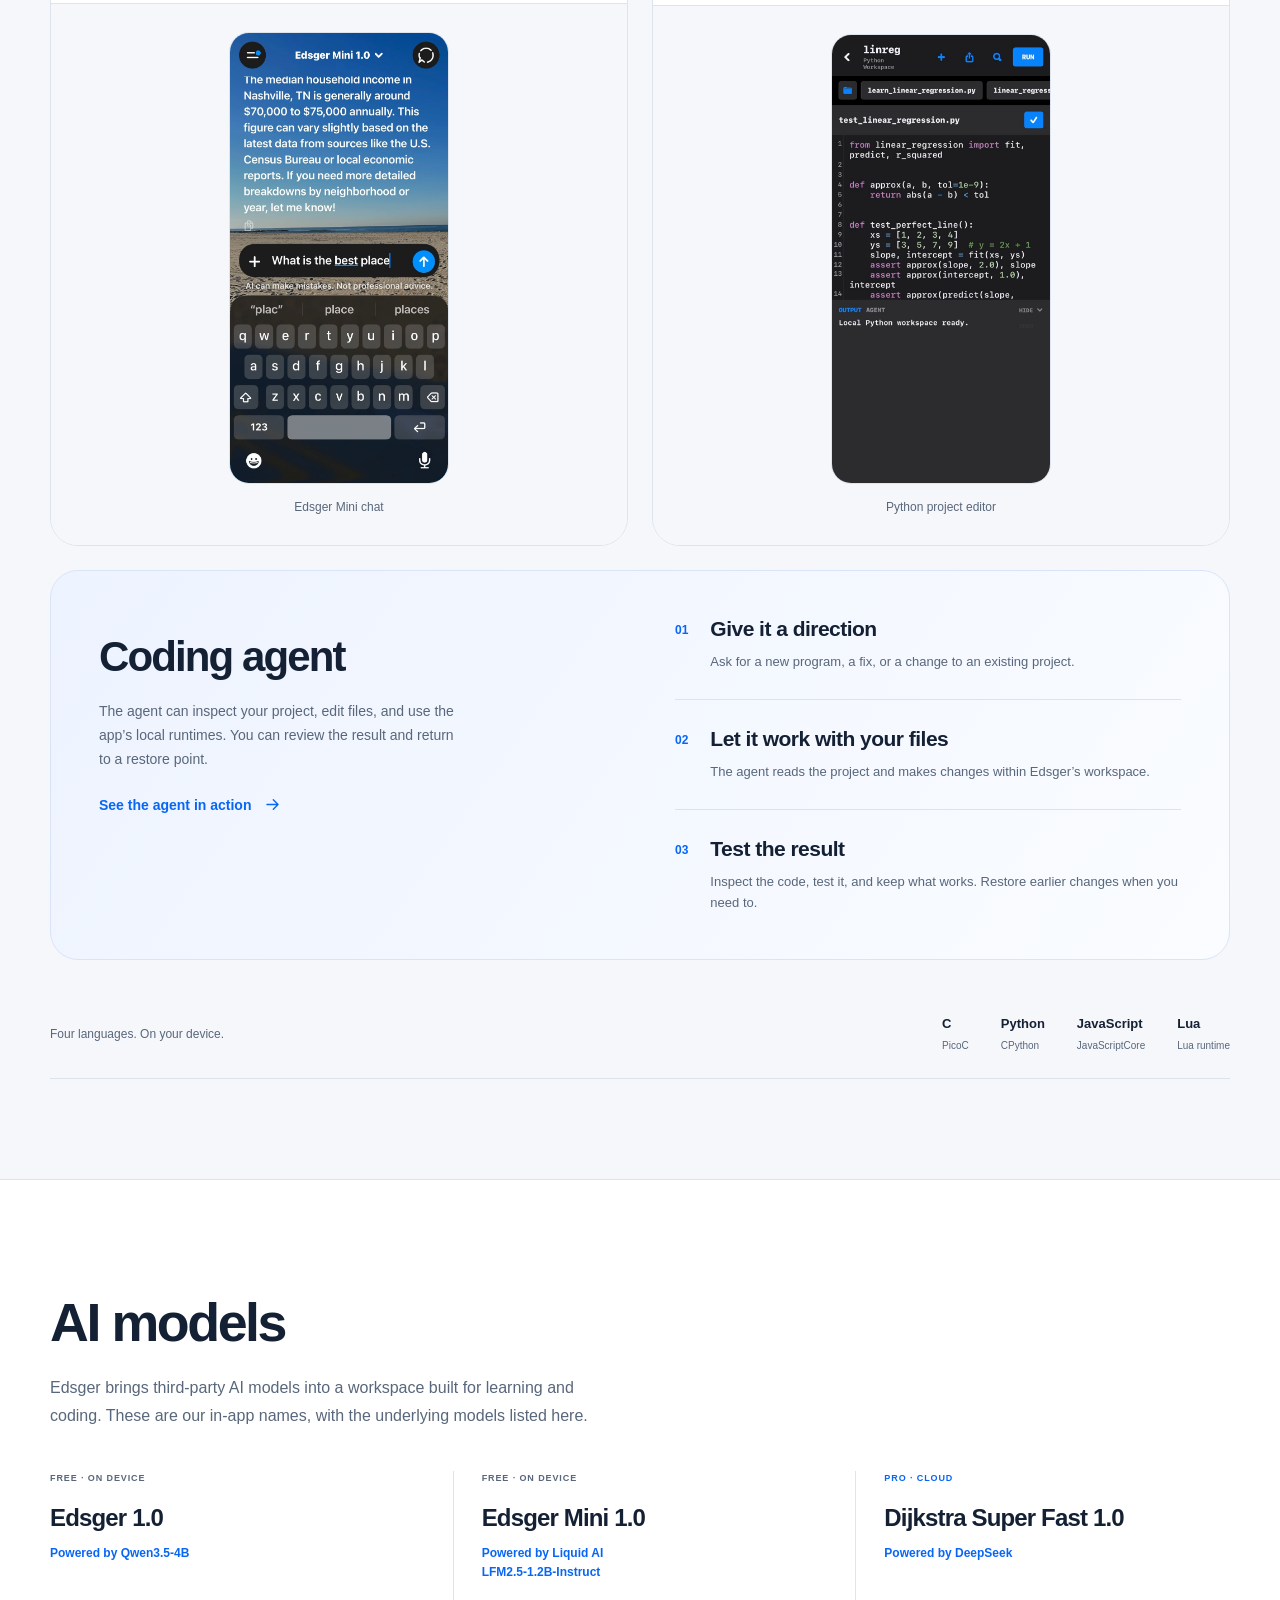
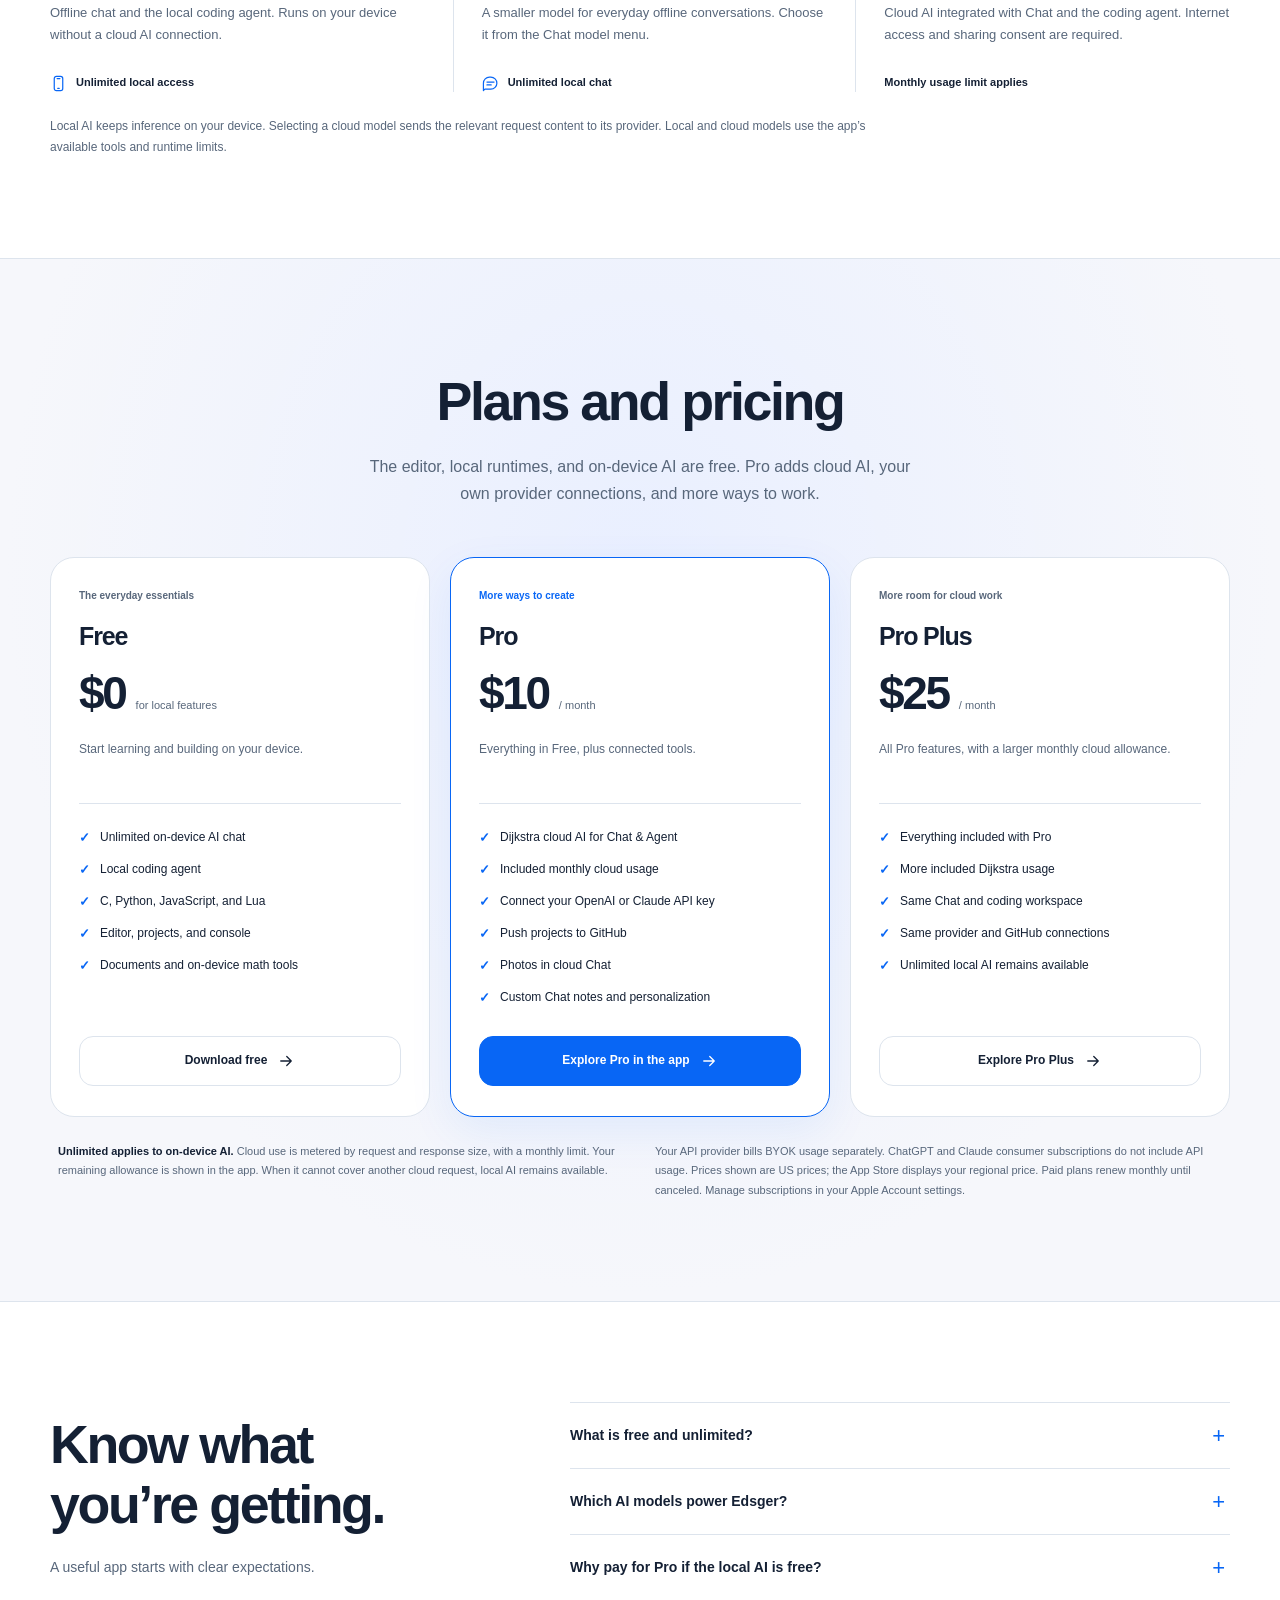
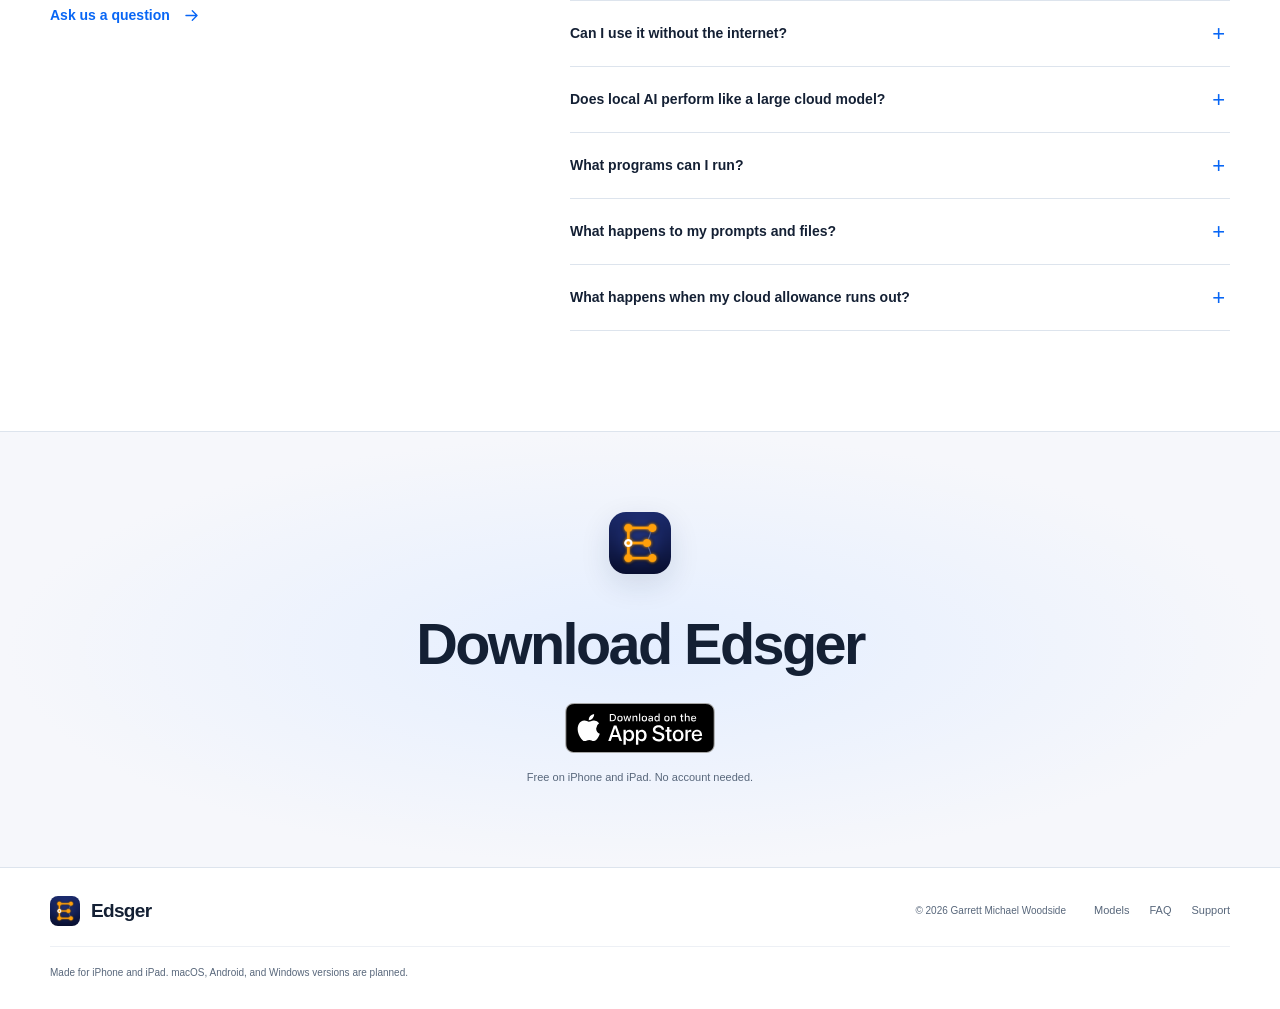
==== commit 80d6ab56: "Improve responsive spacing and neutralize Pro Plus styling" ====
--- a/index.html
+++ b/index.html
@@ -14,7 +14,7 @@
 <meta name="twitter:card" content="summary">
 <link rel="canonical" href="https://edsger.app/">
 <link rel="icon" href="assets/app-icon.png" type="image/png">
-<link rel="stylesheet" href="styles.css?v=20261007.6">
+<link rel="stylesheet" href="styles.css?v=20261007.7">
 <script src="site.js?v=20261007.5" defer>
 </script>
 </head>
--- a/styles.css
+++ b/styles.css
@@ -5,7 +5,6 @@
   --muted:#58677b;
   --blue:#0866f5;
   --line:#dde4ed;
-  --gold:#bd7f1e;
   --radius:28px;
   --shadow:0 20px 70px rgba(20,42,76,.08);
   color-scheme:light
@@ -217,6 +216,9 @@
   gap:48px;
   align-items:center
 }
+.hero-copy{
+  min-width:0
+}
 .hero h1{
   margin-bottom:24px
 }
@@ -287,7 +289,8 @@
 .demo-description h2{
   font-size:30px;
   letter-spacing:-.04em;
-  margin:12px 0 18px
+  margin:12px 0 18px;
+  overflow-wrap:anywhere
 }
 .demo-description>p:not(.eyebrow){
   font-size:13px;
@@ -742,13 +745,6 @@
 .plan-pro .plan-label{
   color:var(--blue)
 }
-.plan-plus{
-  background:linear-gradient(140deg,#fff,#fffbf2);
-  border-color:#e9dbc1
-}
-.plan-plus .plan-label{
-  color:#85601e
-}
 .pricing-notes{
   display:grid;
   grid-template-columns:1fr 1fr;
@@ -931,8 +927,14 @@
 }
 @media(max-width:1050px){
   .hero-grid{
-    gap:28px;
-    grid-template-columns:.9fr 1.1fr
+    gap:40px;
+    grid-template-columns:1fr
+  }
+  .hero-copy{
+    max-width:680px
+  }
+  .hero-description{
+    max-width:560px
   }
   .hero h1{
     font-size:clamp(52px,6vw,67px)
@@ -941,9 +943,9 @@
     font-size:16px
   }
   .demo-body{
-    grid-template-columns:1fr 205px;
-    gap:16px;
-    padding:26px 20px;
+    grid-template-columns:minmax(0,1fr) 230px;
+    gap:40px;
+    padding:32px;
     min-height:475px
   }
   .demo-description h2{
@@ -992,8 +994,8 @@
     padding:48px 0
   }
   .hero-grid{
-    grid-template-columns:1fr 1fr;
-    gap:26px
+    grid-template-columns:1fr;
+    gap:34px
   }
   .hero h1{
     font-size:clamp(40px,6.5vw,56px)
@@ -1003,8 +1005,8 @@
   }
   .hero-actions{
     gap:16px;
-    align-items:flex-start;
-    flex-direction:column
+    align-items:center;
+    flex-direction:row
   }
   .hero-note{
     font-size:11px;
@@ -1014,9 +1016,9 @@
     font-size:10px
   }
   .demo-body{
-    display:flex;
-    flex-direction:column;
-    gap:22px;
+    display:grid;
+    grid-template-columns:minmax(0,1fr) 230px;
+    gap:30px;
     min-height:0;
     padding:22px
   }
@@ -1037,7 +1039,7 @@
     margin-top:12px
   }
   .phone-shell{
-    width:195px;
+    width:230px;
     border-radius:30px
   }
   .phone-screen{
@@ -1082,10 +1084,13 @@
     font-size:11px
   }
   .model-grid{
-    gap:18px
+    grid-template-columns:1fr;
+    gap:28px
   }
   .model-card+.model-card{
-    padding-left:18px
+    border-left:0;
+    border-top:1px solid var(--line);
+    padding:28px 0 0
   }
   .model-card h3{
     font-size:21px
@@ -1100,7 +1105,10 @@
     font-size:10px
   }
   .pricing-grid{
-    gap:14px
+    grid-template-columns:1fr;
+    gap:18px;
+    max-width:600px;
+    margin-inline:auto
   }
   .plan-card{
     padding:26px 18px
@@ -1124,7 +1132,8 @@
     padding-inline:10px
   }
   .plan-description{
-    font-size:11px
+    font-size:13px;
+    min-height:0
   }
   .plan-label{
     font-size:9px
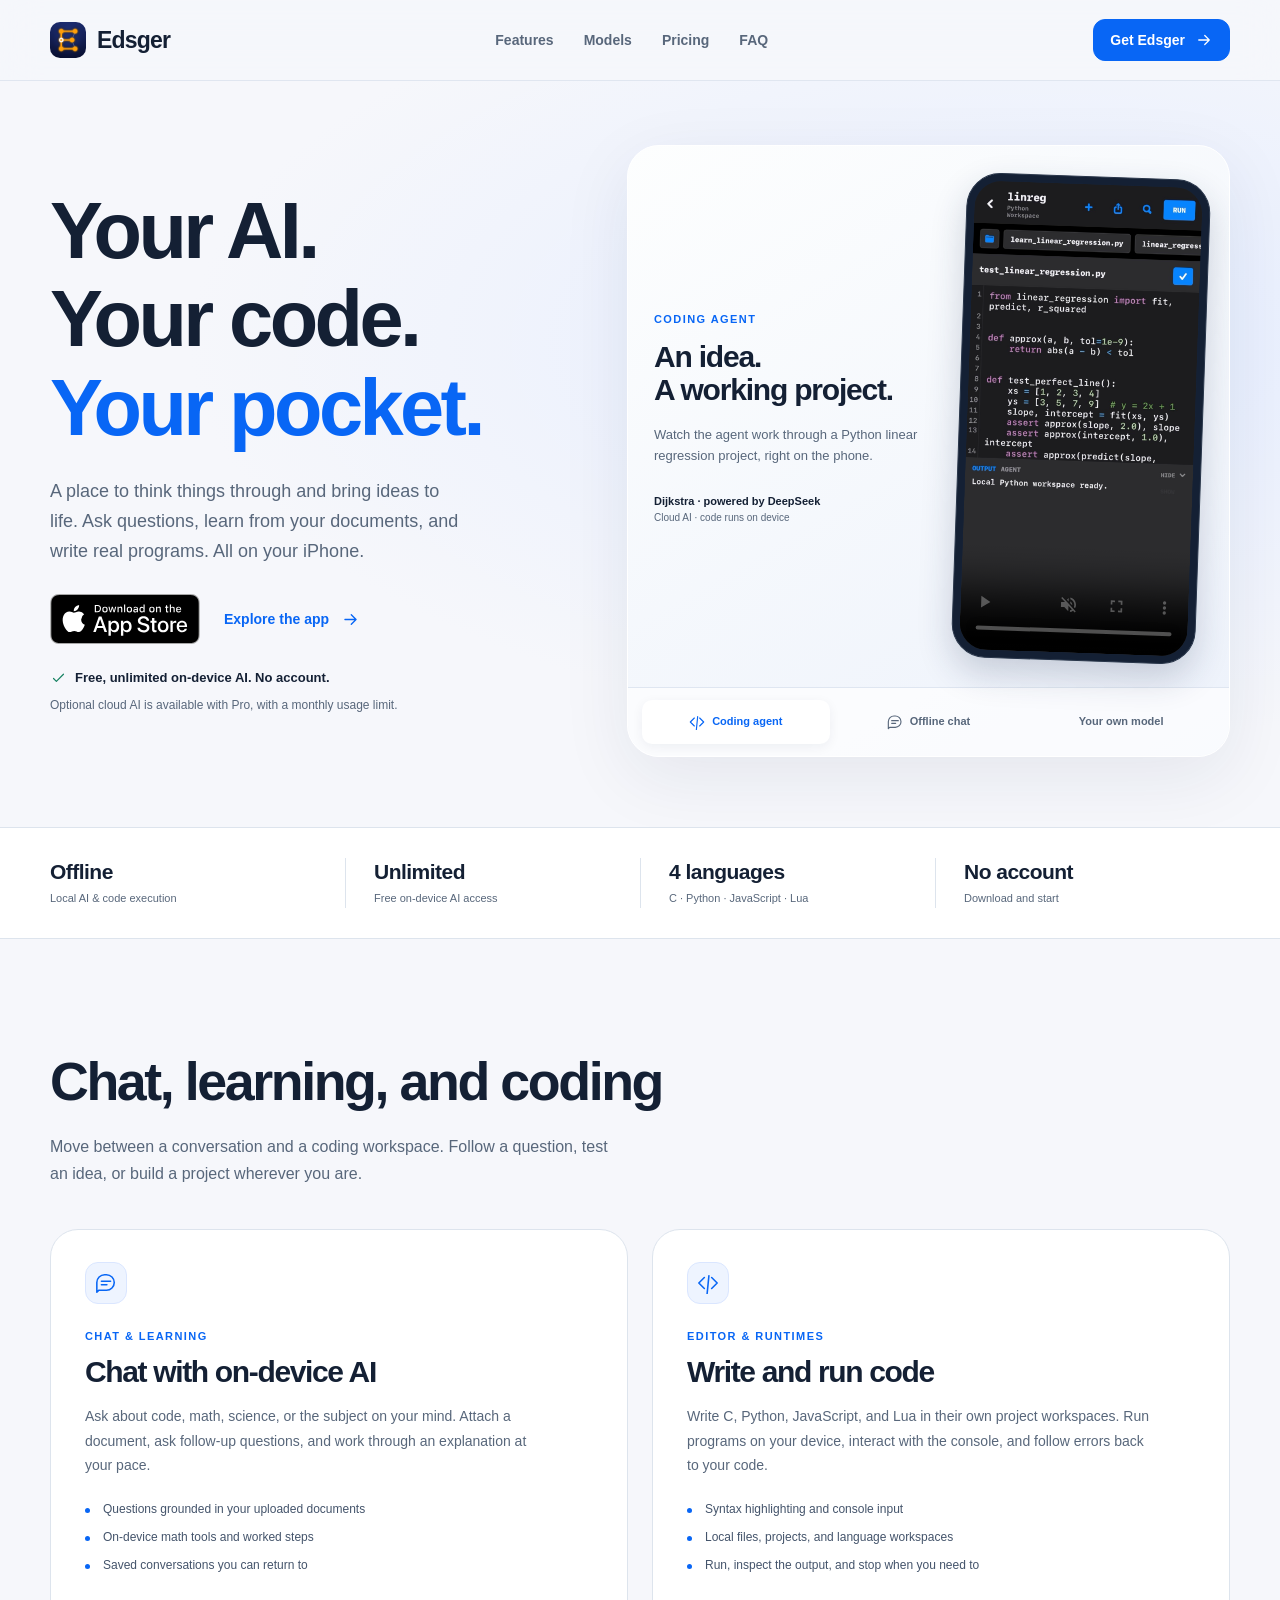
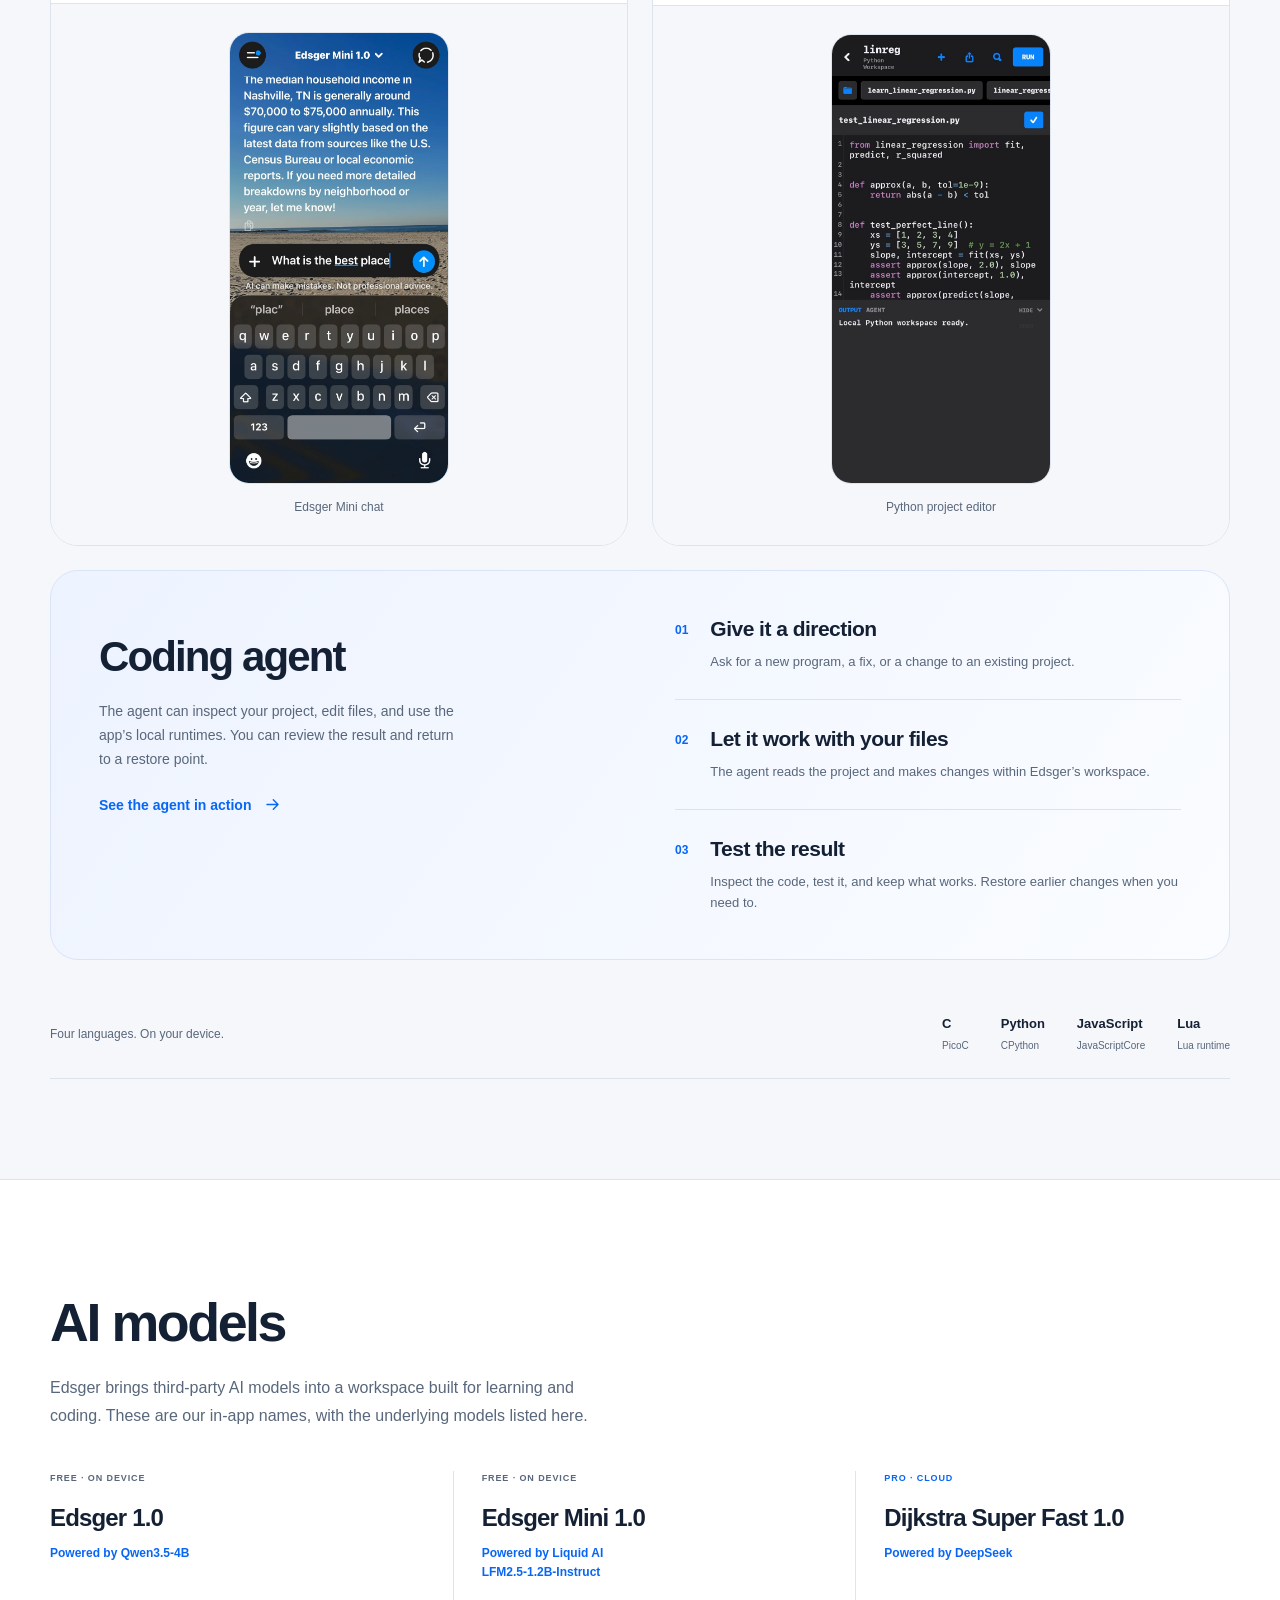
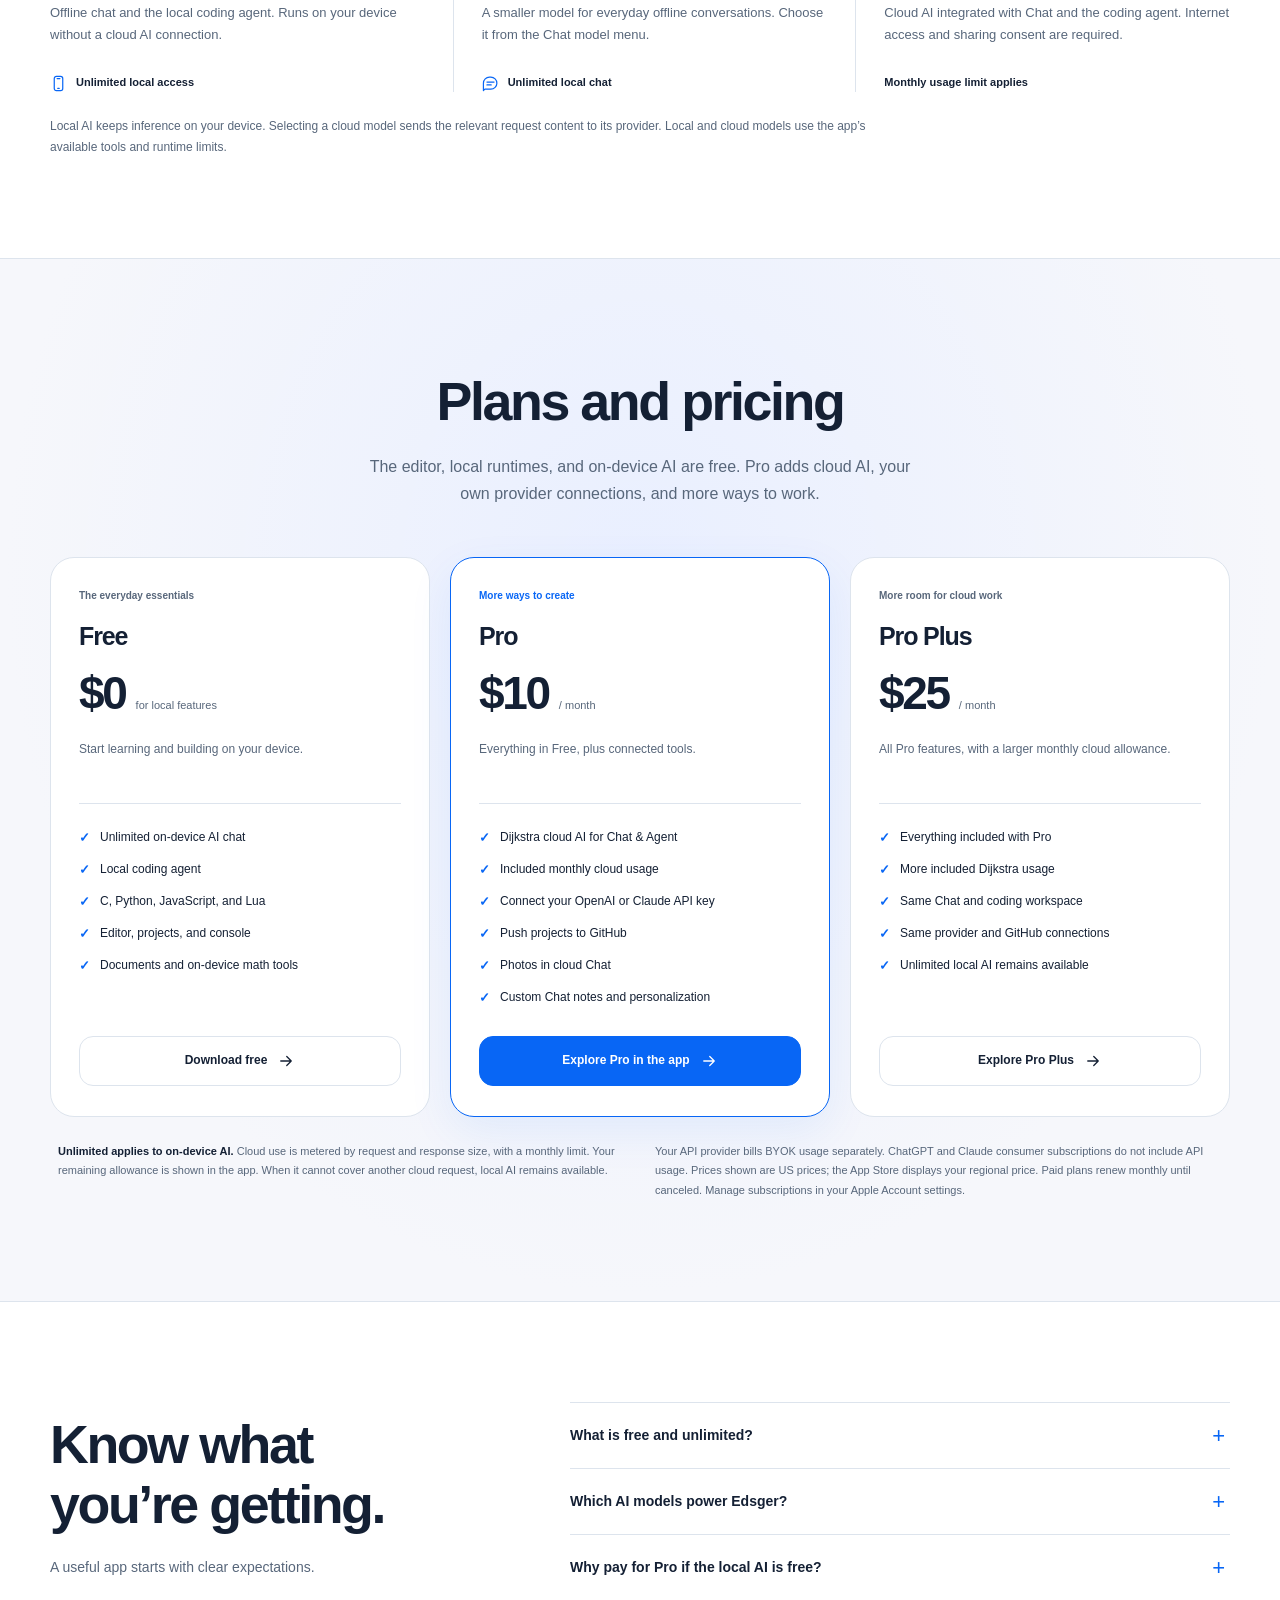
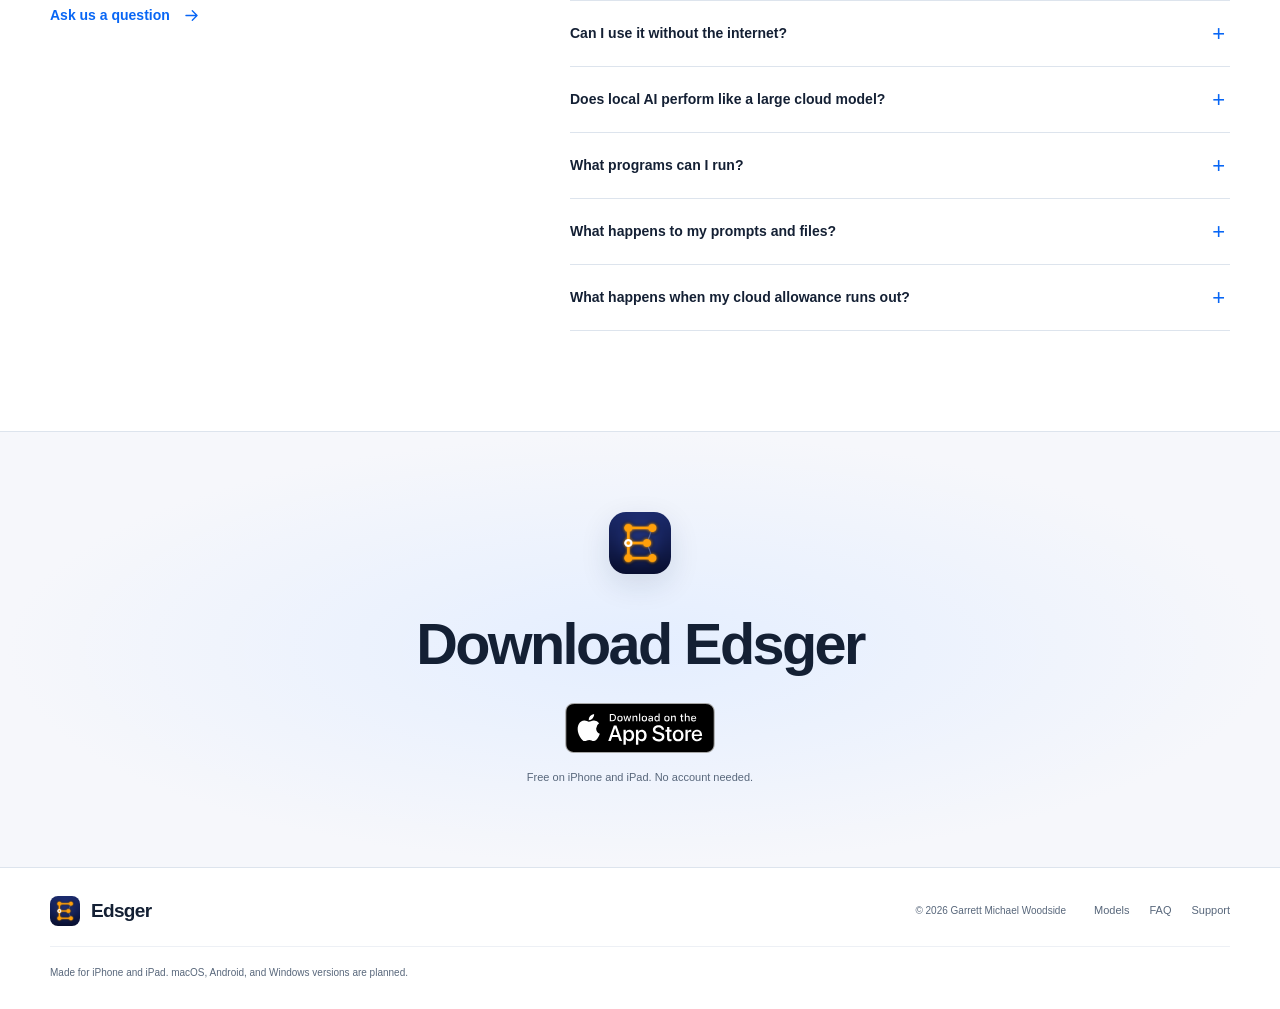
==== commit f01526e5: "Correct mobile anchor clearance and FAQ heading spacing" ====
--- a/index.html
+++ b/index.html
@@ -14,7 +14,7 @@
 <meta name="twitter:card" content="summary">
 <link rel="canonical" href="https://edsger.app/">
 <link rel="icon" href="assets/app-icon.png" type="image/png">
-<link rel="stylesheet" href="styles.css?v=20261007.7">
+<link rel="stylesheet" href="styles.css?v=20261007.8">
 <script src="site.js?v=20261007.5" defer>
 </script>
 </head>
@@ -348,7 +348,7 @@
 <section class="section faq-section" id="faq">
 <div class="wrap faq-grid">
 <div class="section-heading reveal">
-<h2>Know what<br>you’re getting.</h2>
+<h2>Know what <br>you’re getting.</h2>
 <p>A useful app starts with clear expectations.</p>
 <a class="text-link" href="mailto:garrett@edsger.app?subject=Edsger%20Support">Ask us a question <svg aria-hidden="true">
 <use href="#i-arrow"/>
--- a/styles.css
+++ b/styles.css
@@ -1167,7 +1167,7 @@
 }
 @media(max-width:650px){
   html{
-    scroll-padding-top:120px
+    scroll-padding-top:140px
   }
   .wrap{
     width:calc(100% - 36px)
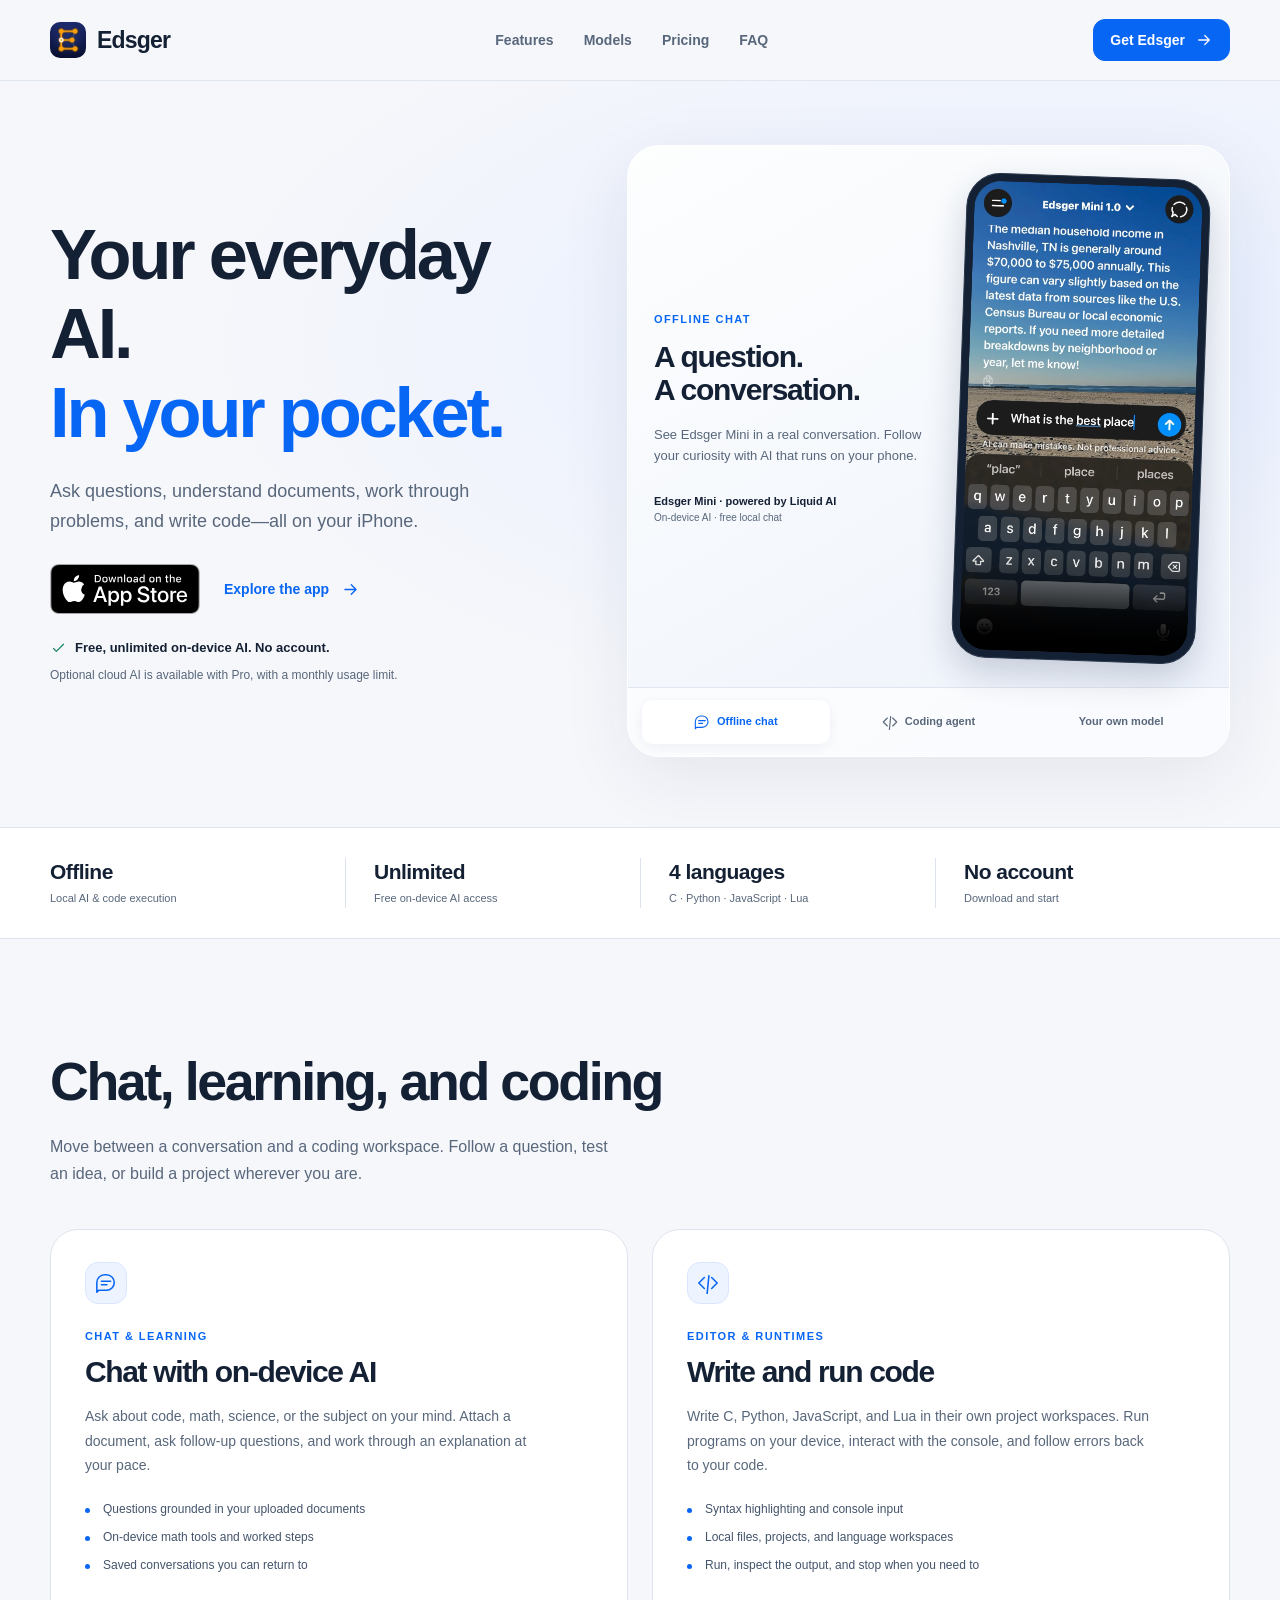
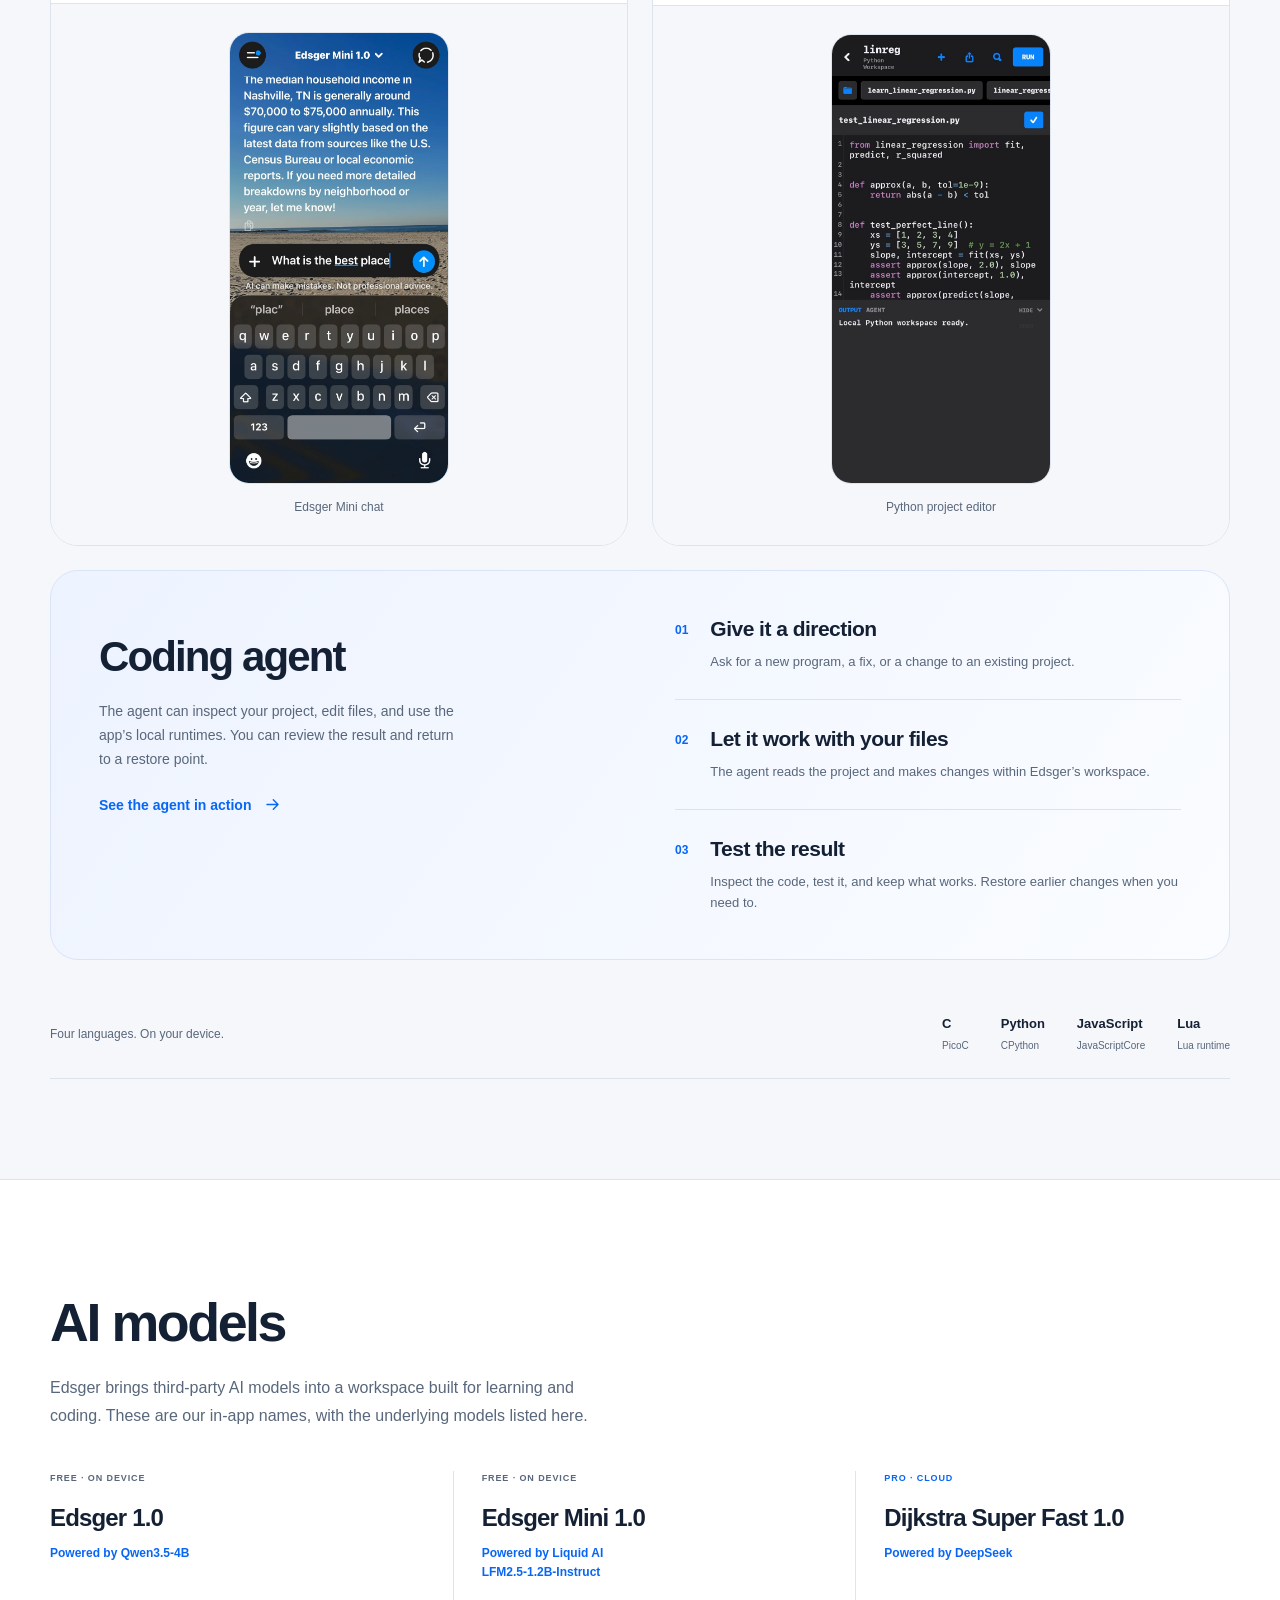
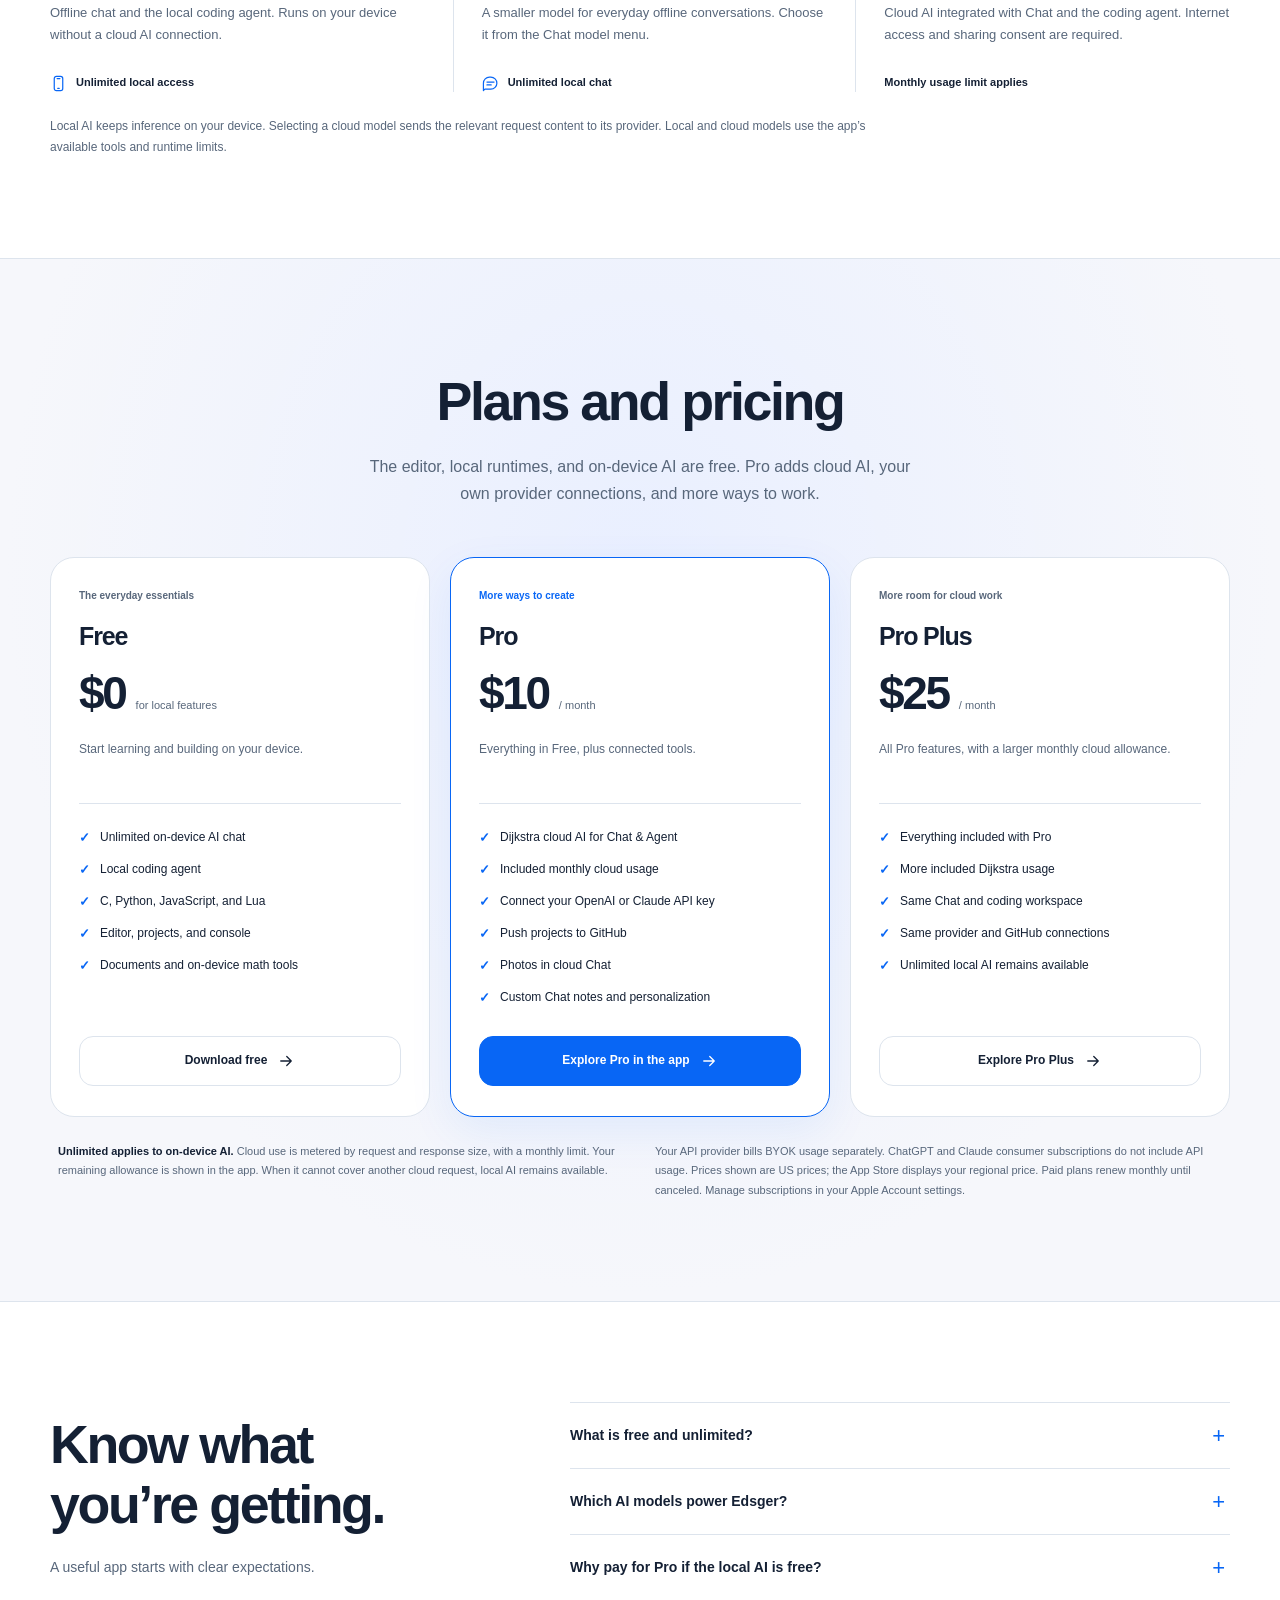
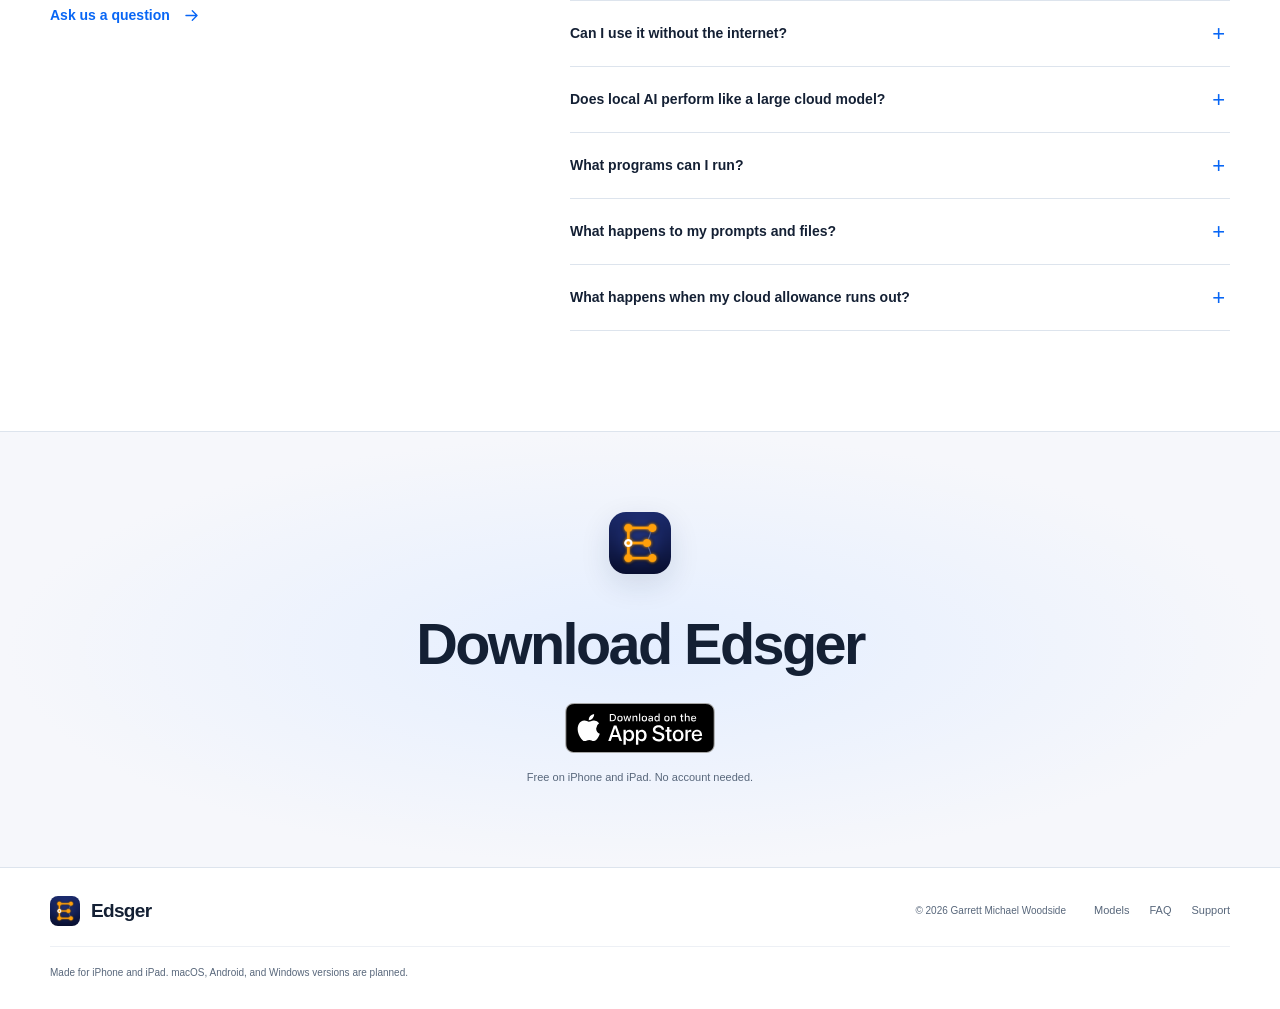
==== commit 97a26129: "Lead with everyday AI and offline chat in final landing-page branding" ====
--- a/index.html
+++ b/index.html
@@ -3,19 +3,19 @@
 <head>
 <meta charset="utf-8">
 <meta name="viewport" content="width=device-width, initial-scale=1">
-<title>Edsger — Offline AI &amp; coding on iPhone</title>
-<meta name="description" content="An AI companion and coding workspace for iPhone and iPad. Free, unlimited on-device chat. Write and run C, Python, JavaScript and Lua. Optional cloud AI with Edsger Pro.">
+<title>Edsger — Your everyday AI. In your pocket.</title>
+<meta name="description" content="Ask questions, understand documents, work through problems, and write code—all on your iPhone. Free, unlimited on-device AI. Optional cloud AI with Edsger Pro.">
 <meta name="theme-color" content="#f6f7fb">
 <meta property="og:type" content="website">
-<meta property="og:title" content="Edsger — Your AI. Your code. Your pocket.">
-<meta property="og:description" content="Learn, ask, write and run. Free offline AI meets a coding workspace built for your pocket.">
+<meta property="og:title" content="Edsger — Your everyday AI. In your pocket.">
+<meta property="og:description" content="Ask questions, understand documents, work through problems, and write code—all on your iPhone. Free, unlimited on-device AI.">
 <meta property="og:url" content="https://edsger.app/">
 <meta property="og:image" content="https://edsger.app/assets/app-icon.png">
 <meta name="twitter:card" content="summary">
 <link rel="canonical" href="https://edsger.app/">
 <link rel="icon" href="assets/app-icon.png" type="image/png">
-<link rel="stylesheet" href="styles.css?v=20261007.8">
-<script src="site.js?v=20261007.5" defer>
+<link rel="stylesheet" href="styles.css?v=20261007.9">
+<script src="site.js?v=20261007.9" defer>
 </script>
 </head>
 <body>
@@ -65,10 +65,10 @@
 <section class="hero" id="top" aria-labelledby="hero-title">
 <div class="wrap hero-grid">
 <div class="hero-copy">
-<h1 id="hero-title">Your AI.<br>Your code.<br>
-<span class="blue-text">Your pocket.</span>
+<h1 id="hero-title">Your everyday AI.<br>
+<span class="blue-text">In your pocket.</span>
 </h1>
-<p class="hero-description">A place to think things through and bring ideas to life. Ask questions, learn from your documents, and write real programs. All on your iPhone.</p>
+<p class="hero-description">Ask questions, understand documents, work through problems, and write code—all on your iPhone.</p>
 <div class="hero-actions">
 <a class="store-link" href="https://apps.apple.com/app/id6806824902" aria-label="Download Edsger on the App Store">
 <img src="assets/badge-black.svg" alt="Download on the App Store" width="120" height="40">
@@ -87,32 +87,32 @@
 <div class="demo-stage" aria-labelledby="demo-title">
 <div class="demo-body">
 <div class="demo-description" aria-live="polite" aria-atomic="true">
-<p class="eyebrow" id="demo-category">Coding agent</p>
-<h2 id="demo-title">An idea.<br>A working project.</h2>
-<p id="demo-summary">Watch the agent work through a Python linear regression project, right on the phone.</p>
+<p class="eyebrow" id="demo-category">Offline chat</p>
+<h2 id="demo-title">A question.<br>A conversation.</h2>
+<p id="demo-summary">See Edsger Mini in a real conversation. Follow your curiosity with AI that runs on your phone.</p>
 <div class="demo-label" id="demo-label">
-<span>Dijkstra · powered by DeepSeek<br>
-<small>Cloud AI · code runs on device</small>
+<span>Edsger Mini · powered by Liquid AI<br>
+<small>On-device AI · free local chat</small>
 </span>
 </div>
 </div>
 <div class="phone-shell">
 <div class="phone-screen">
-<video id="product-demo" muted loop playsinline controls preload="metadata" poster="assets/hero-poster.jpg" width="780" height="1604" aria-label="Dijkstra cloud coding agent working on a Python linear regression project">
-<source src="assets/hero.mp4" type="video/mp4">
+<video id="product-demo" muted loop playsinline controls preload="metadata" poster="assets/hero-2-poster.jpg" width="780" height="1604" aria-label="Edsger Mini on-device AI in a conversation">
+<source src="assets/hero-2.mp4" type="video/mp4">
 </video>
 </div>
 </div>
 </div>
 <div class="demo-switcher" role="group" aria-label="Choose an app demonstration">
-<button class="demo-choice active" type="button" data-demo="0" aria-pressed="true">
+<button class="demo-choice active" type="button" data-demo="1" aria-pressed="true">
+<svg aria-hidden="true">
+<use href="#i-chat"/>
+</svg> Offline chat</button>
+<button class="demo-choice" type="button" data-demo="0" aria-pressed="false">
 <svg aria-hidden="true">
 <use href="#i-code"/>
 </svg> Coding agent</button>
-<button class="demo-choice" type="button" data-demo="1" aria-pressed="false">
-<svg aria-hidden="true">
-<use href="#i-chat"/>
-</svg> Offline chat</button>
 <button class="demo-choice" type="button" data-demo="2" aria-pressed="false">
 Your own model</button>
 </div>
--- a/styles.css
+++ b/styles.css
@@ -33,7 +33,7 @@
   letter-spacing:-.045em
 }
 h1{
-  font-size:clamp(58px,6.2vw,88px);
+  font-size:clamp(52px,5.5vw,76px);
   font-weight:750
 }
 h2{
@@ -1217,7 +1217,7 @@
     gap:34px
   }
   .hero h1{
-    font-size:clamp(44px,13vw,76px);
+    font-size:clamp(36px,10vw,65px);
     line-height:1.04;
     margin-bottom:20px
   }
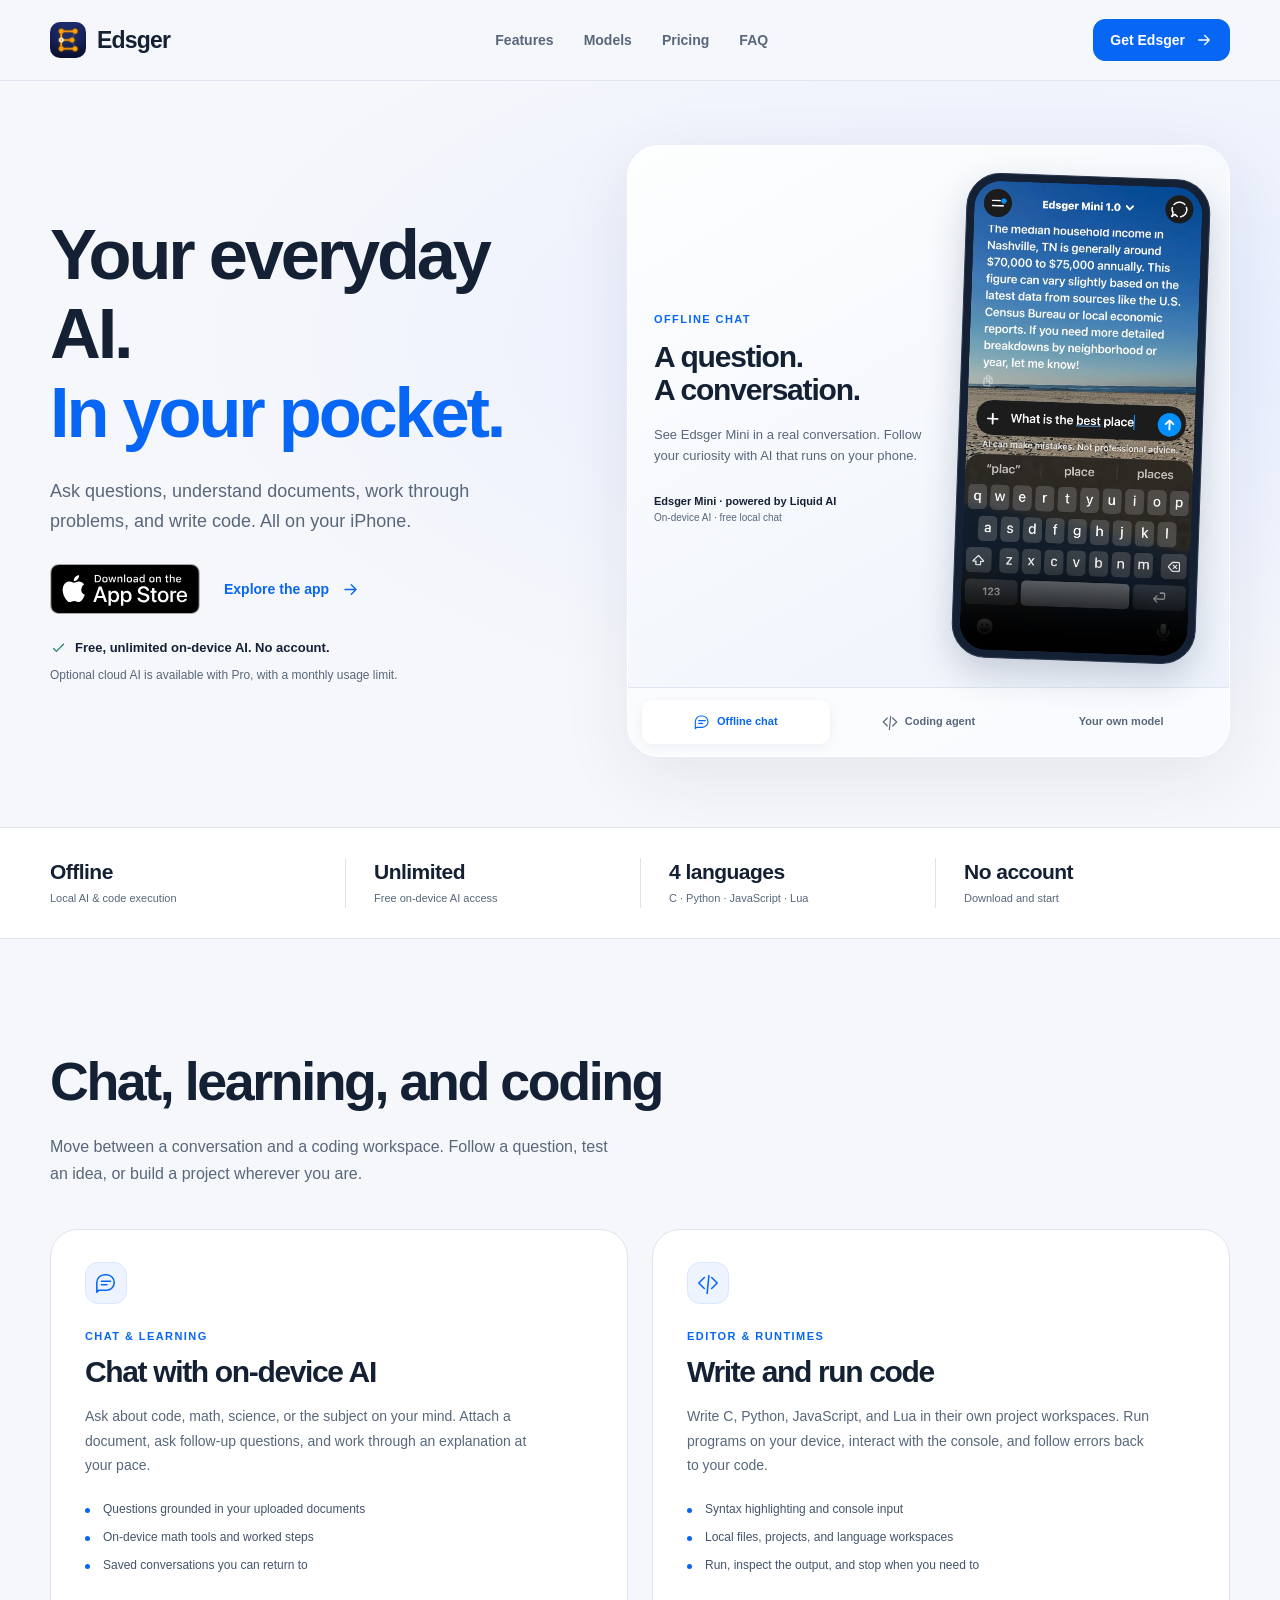
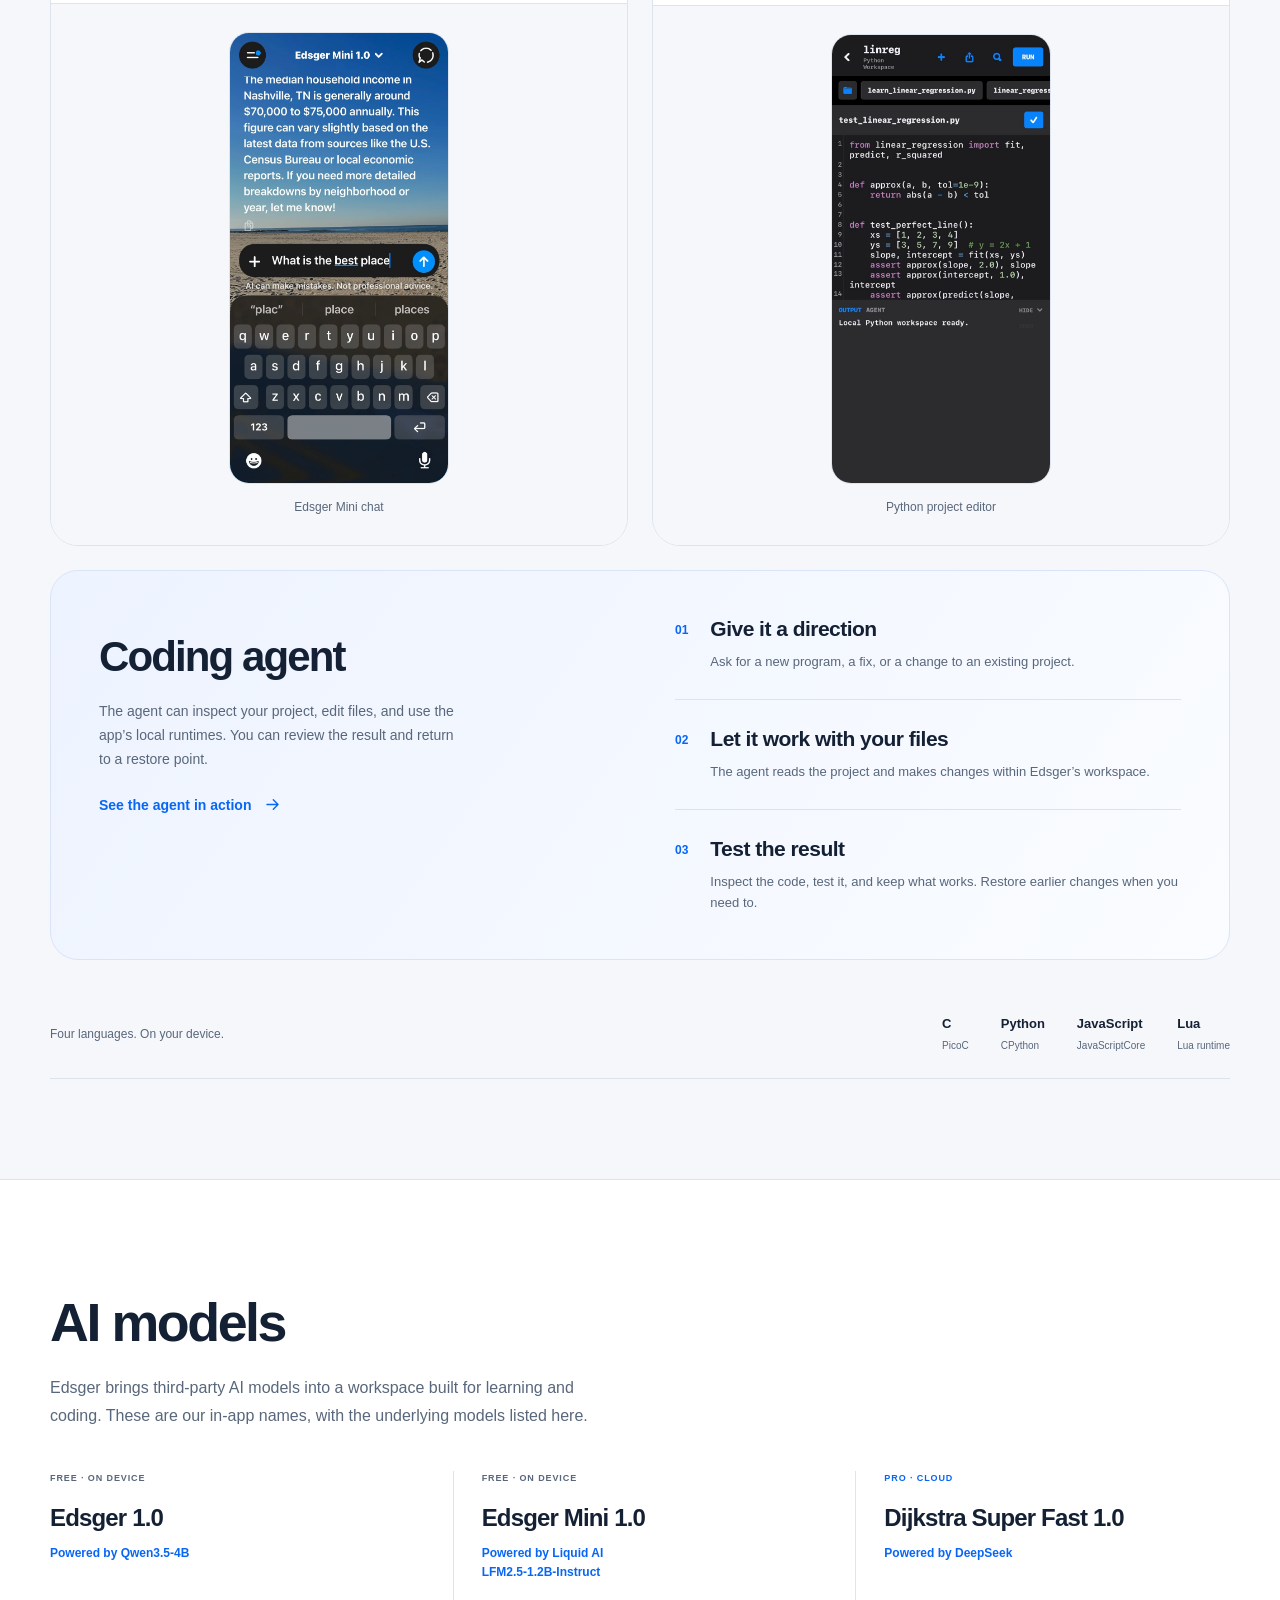
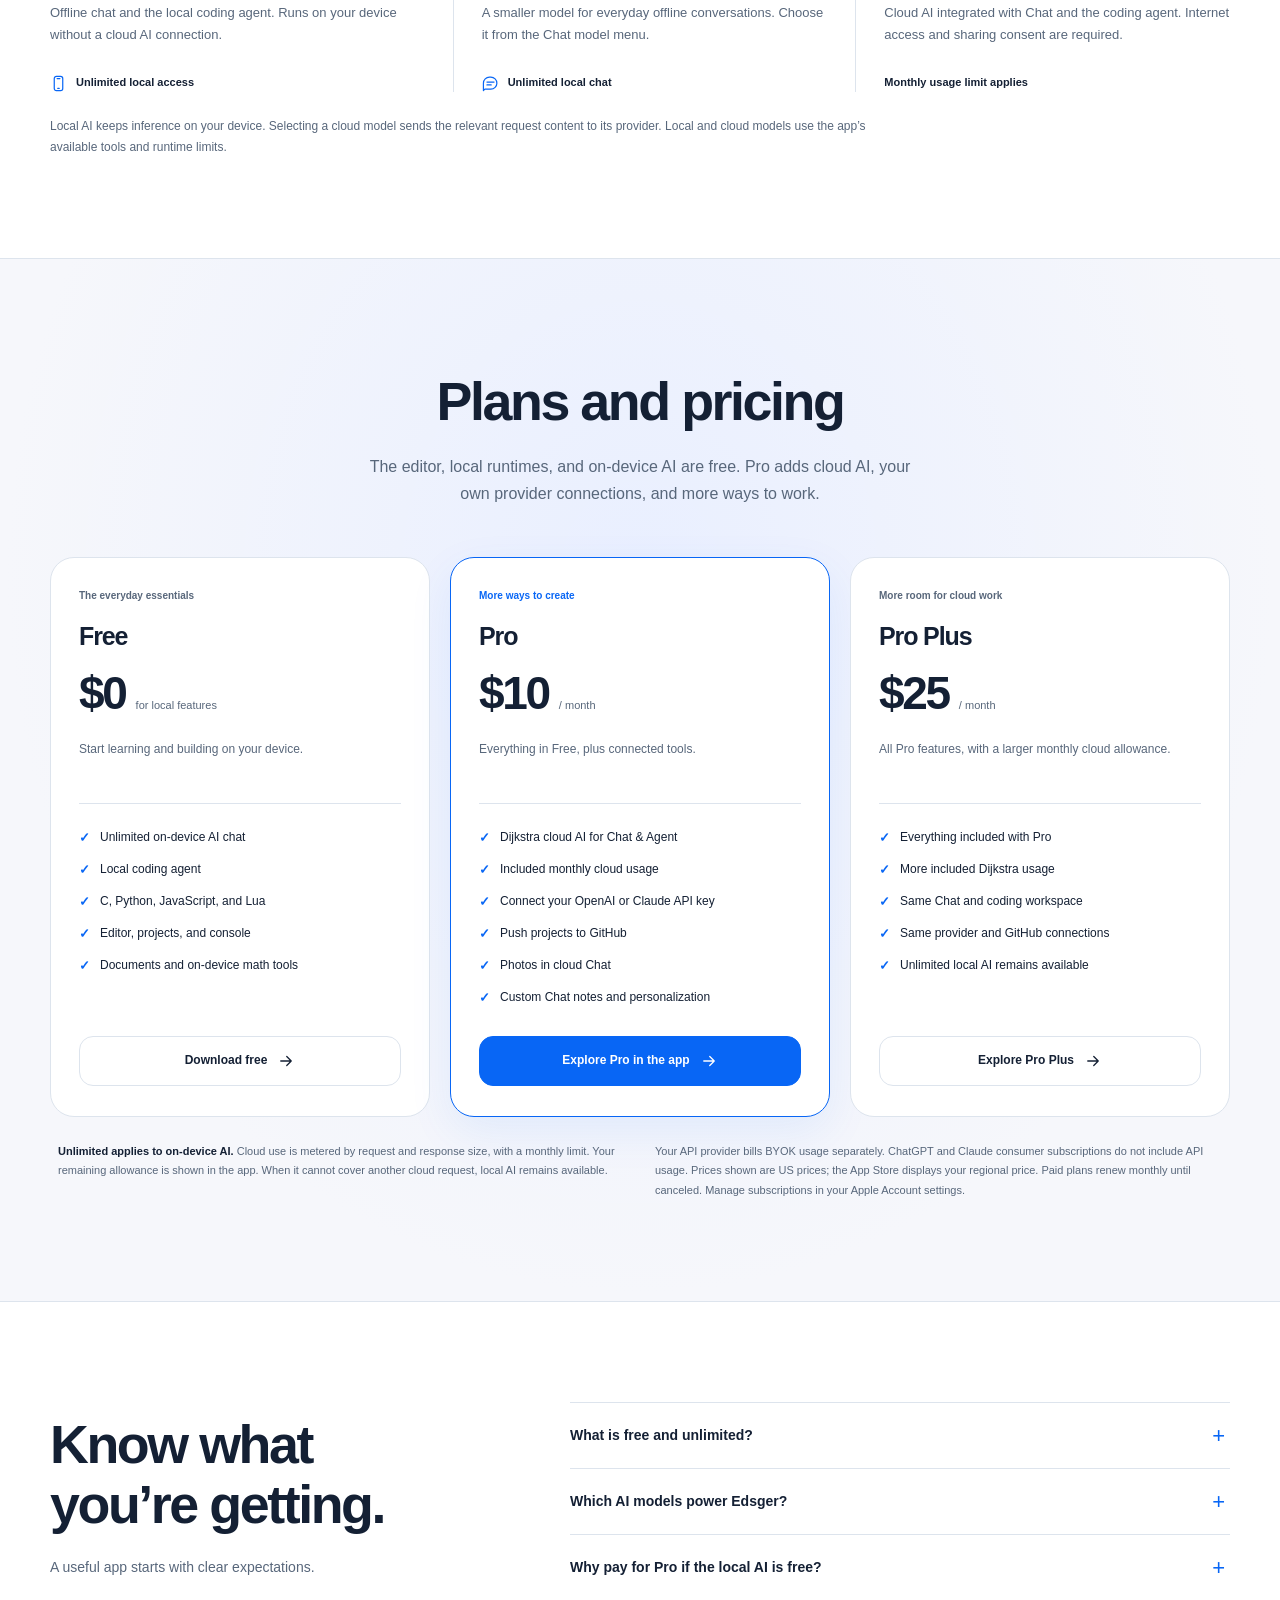
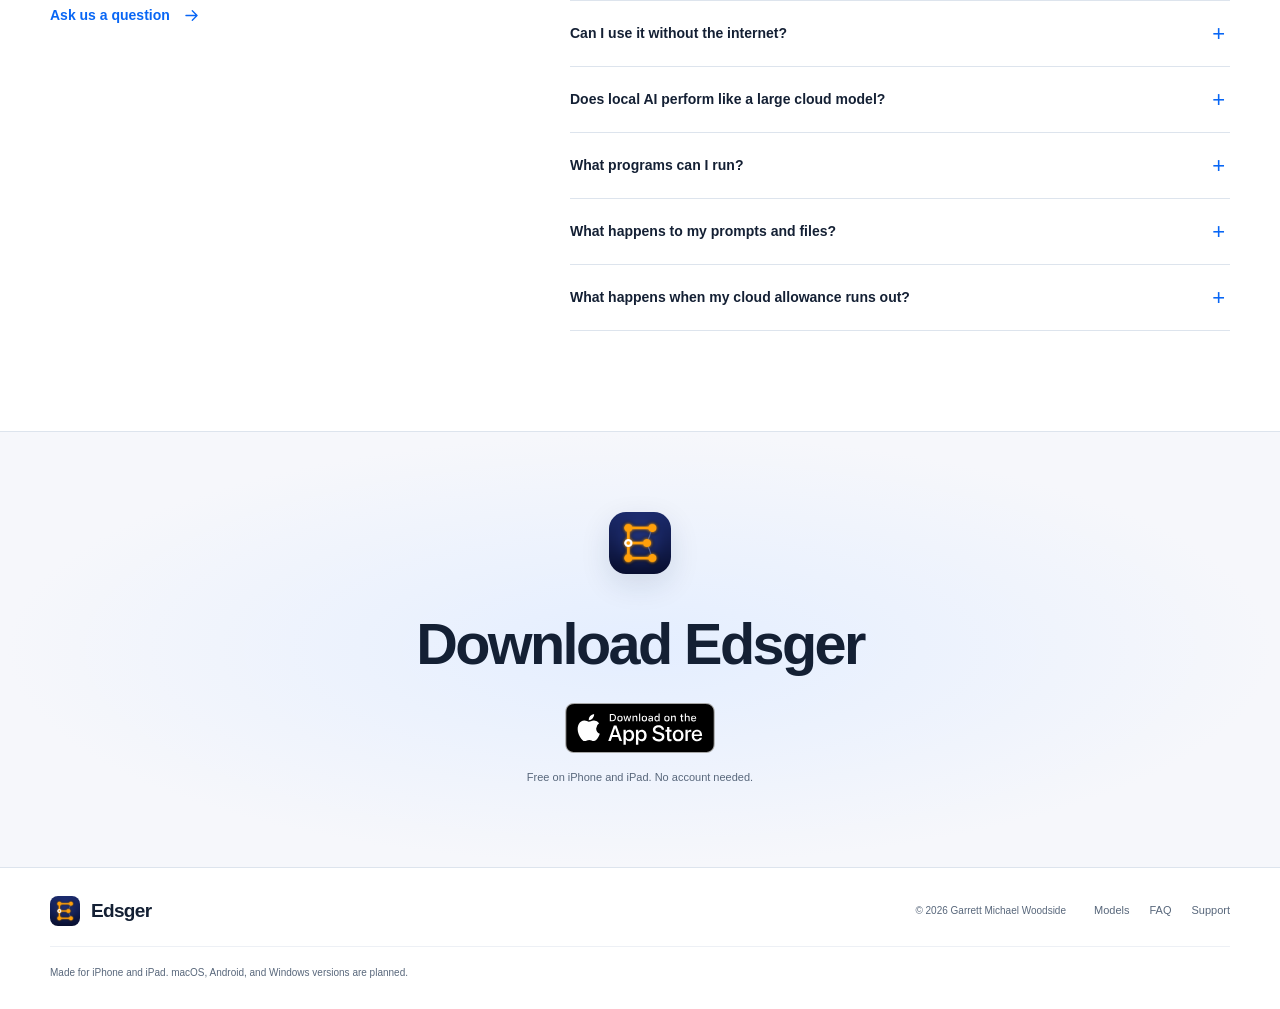
==== commit a87aba6a: "Remove dash separators from landing-page copy" ====
--- a/index.html
+++ b/index.html
@@ -3,12 +3,12 @@
 <head>
 <meta charset="utf-8">
 <meta name="viewport" content="width=device-width, initial-scale=1">
-<title>Edsger — Your everyday AI. In your pocket.</title>
-<meta name="description" content="Ask questions, understand documents, work through problems, and write code—all on your iPhone. Free, unlimited on-device AI. Optional cloud AI with Edsger Pro.">
+<title>Edsger: Your everyday AI. In your pocket.</title>
+<meta name="description" content="Ask questions, understand documents, work through problems, and write code. All on your iPhone. Free, unlimited on-device AI. Optional cloud AI with Edsger Pro.">
 <meta name="theme-color" content="#f6f7fb">
 <meta property="og:type" content="website">
-<meta property="og:title" content="Edsger — Your everyday AI. In your pocket.">
-<meta property="og:description" content="Ask questions, understand documents, work through problems, and write code—all on your iPhone. Free, unlimited on-device AI.">
+<meta property="og:title" content="Edsger: Your everyday AI. In your pocket.">
+<meta property="og:description" content="Ask questions, understand documents, work through problems, and write code. All on your iPhone. Free, unlimited on-device AI.">
 <meta property="og:url" content="https://edsger.app/">
 <meta property="og:image" content="https://edsger.app/assets/app-icon.png">
 <meta name="twitter:card" content="summary">
@@ -68,7 +68,7 @@
 <h1 id="hero-title">Your everyday AI.<br>
 <span class="blue-text">In your pocket.</span>
 </h1>
-<p class="hero-description">Ask questions, understand documents, work through problems, and write code—all on your iPhone.</p>
+<p class="hero-description">Ask questions, understand documents, work through problems, and write code. All on your iPhone.</p>
 <div class="hero-actions">
 <a class="store-link" href="https://apps.apple.com/app/id6806824902" aria-label="Download Edsger on the App Store">
 <img src="assets/badge-black.svg" alt="Download on the App Store" width="120" height="40">
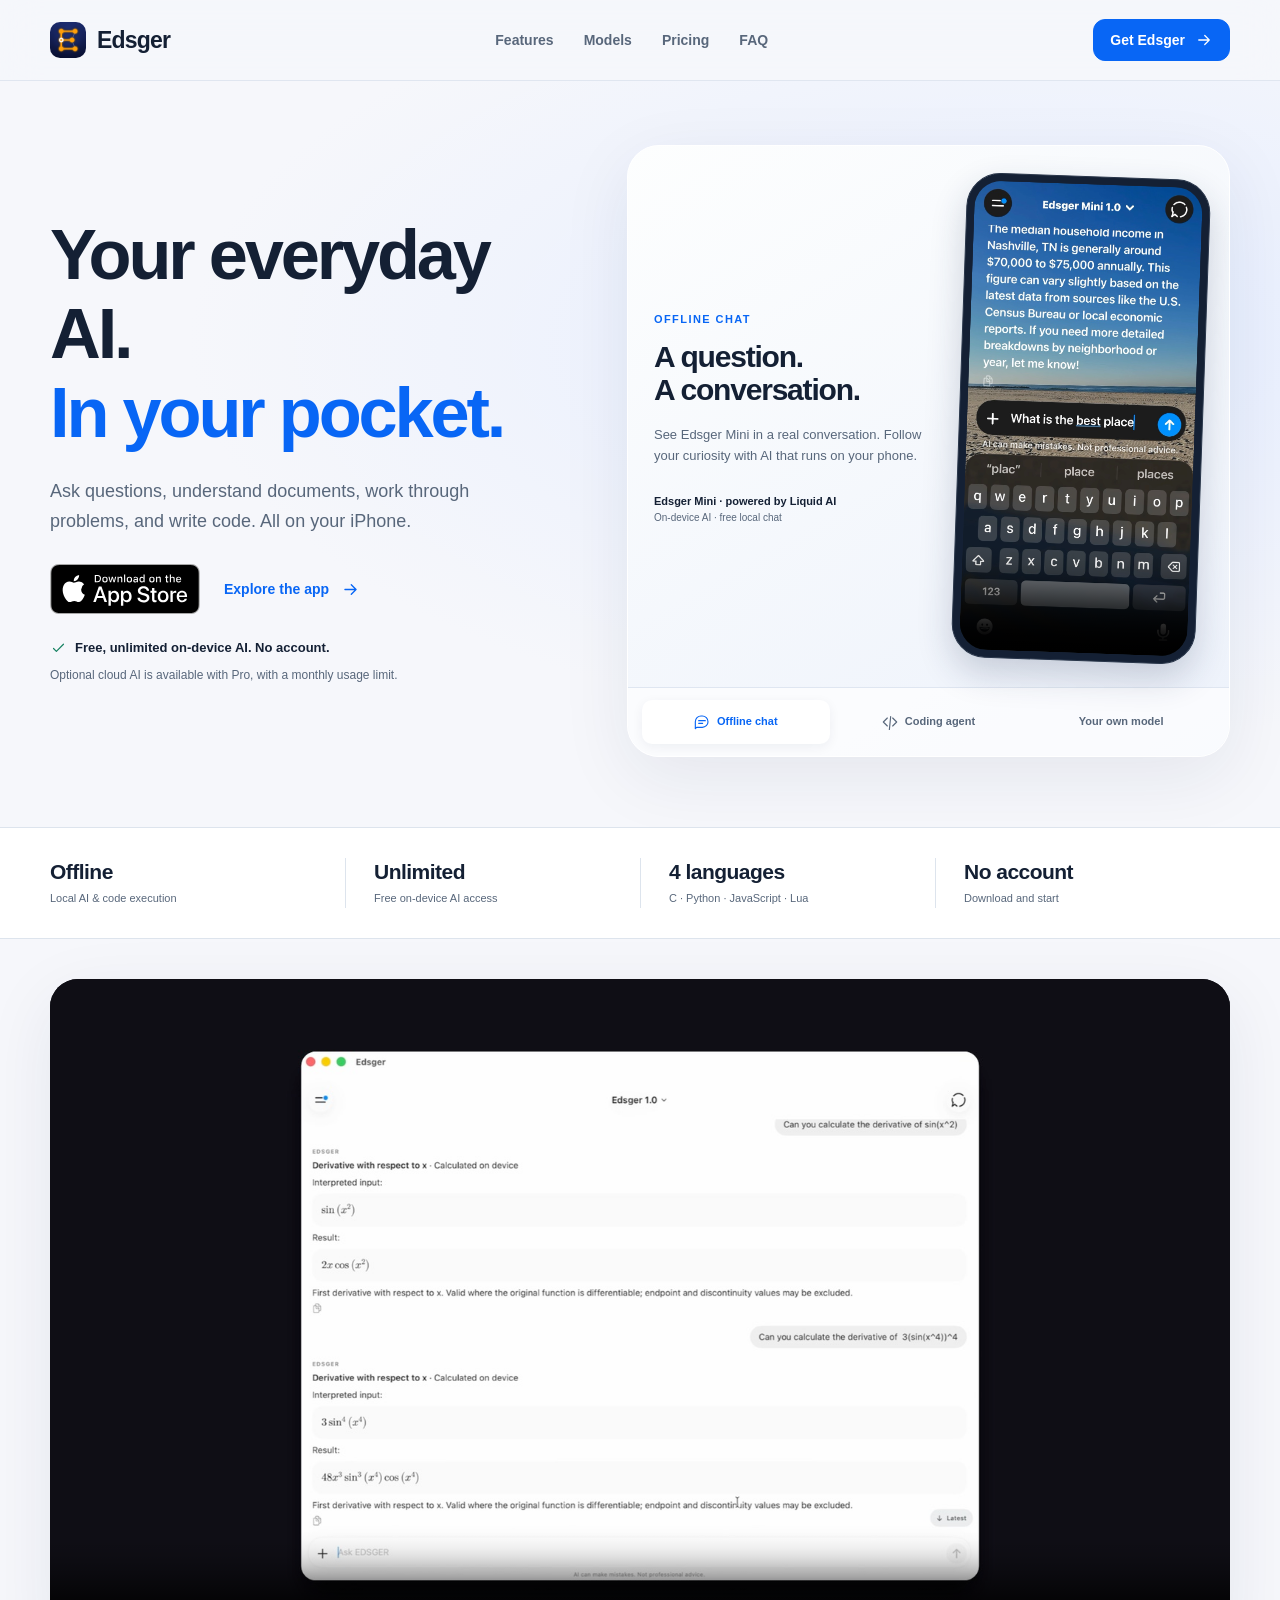
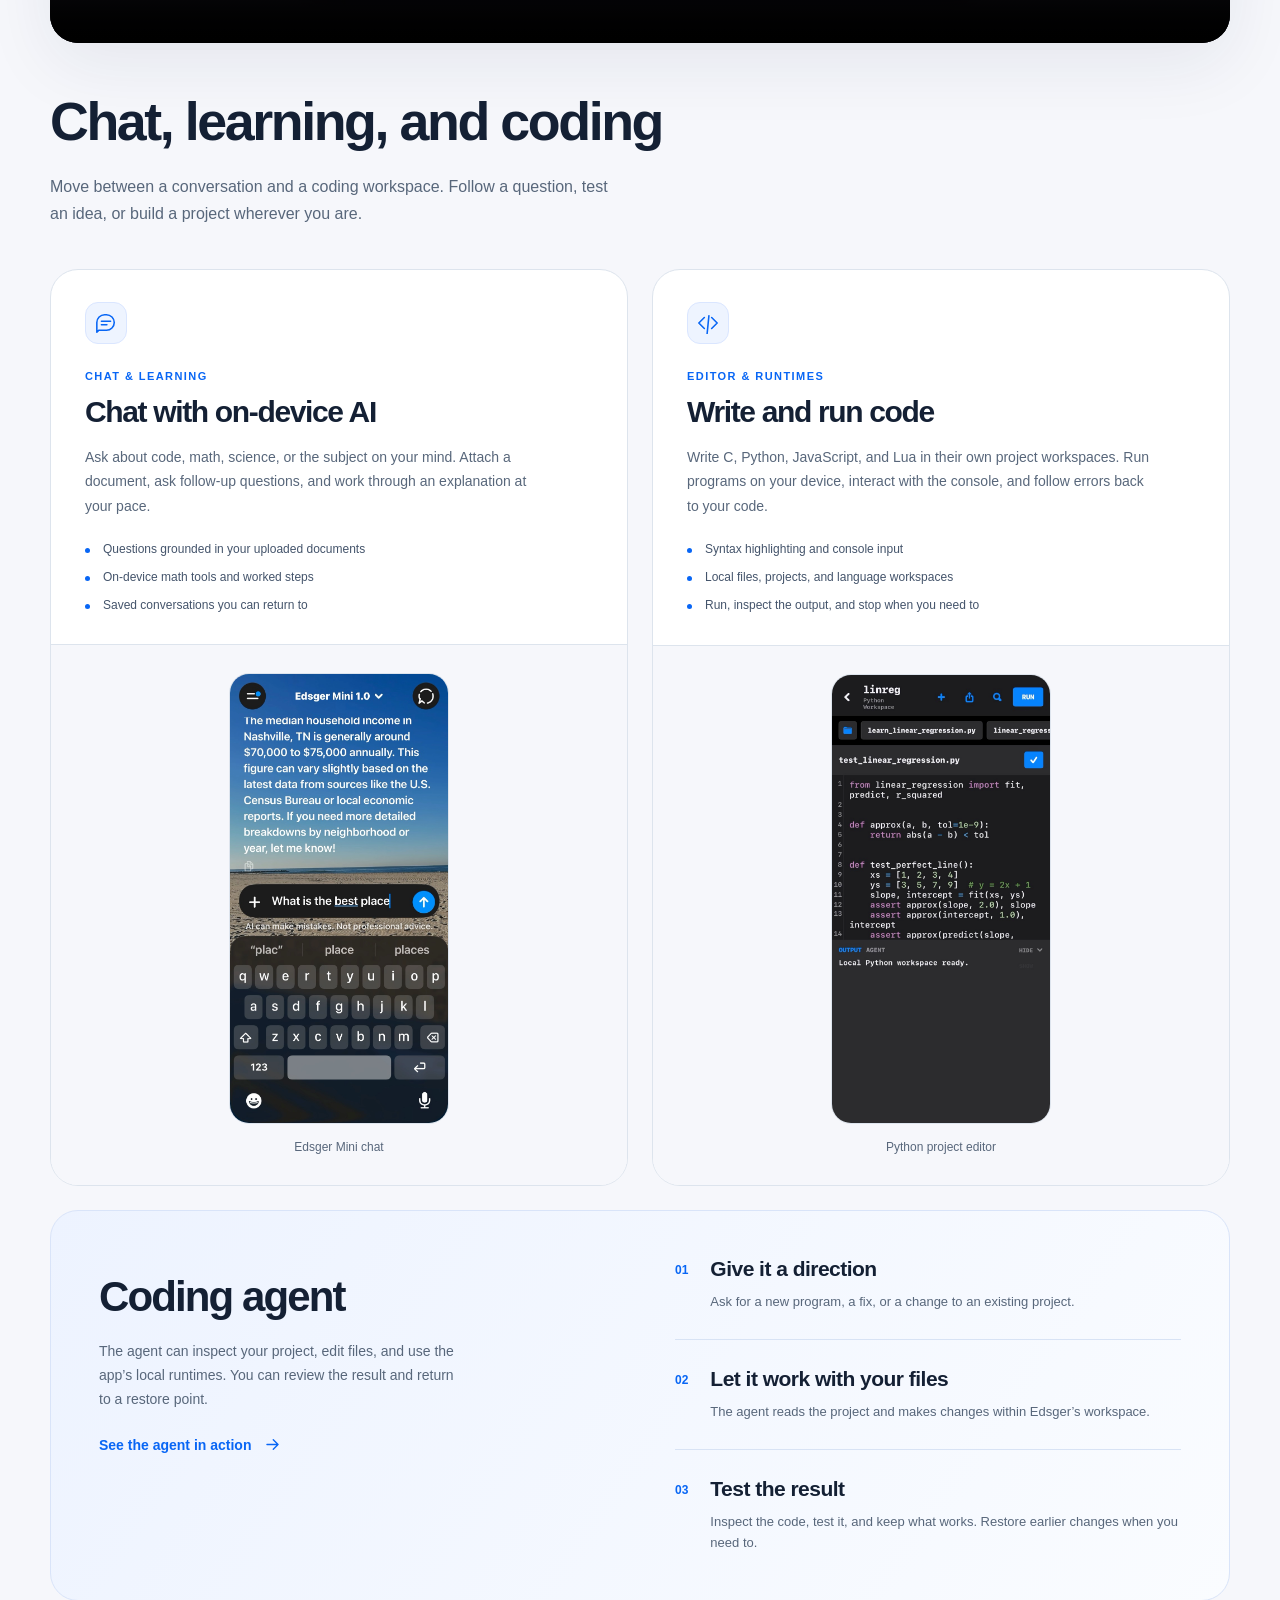
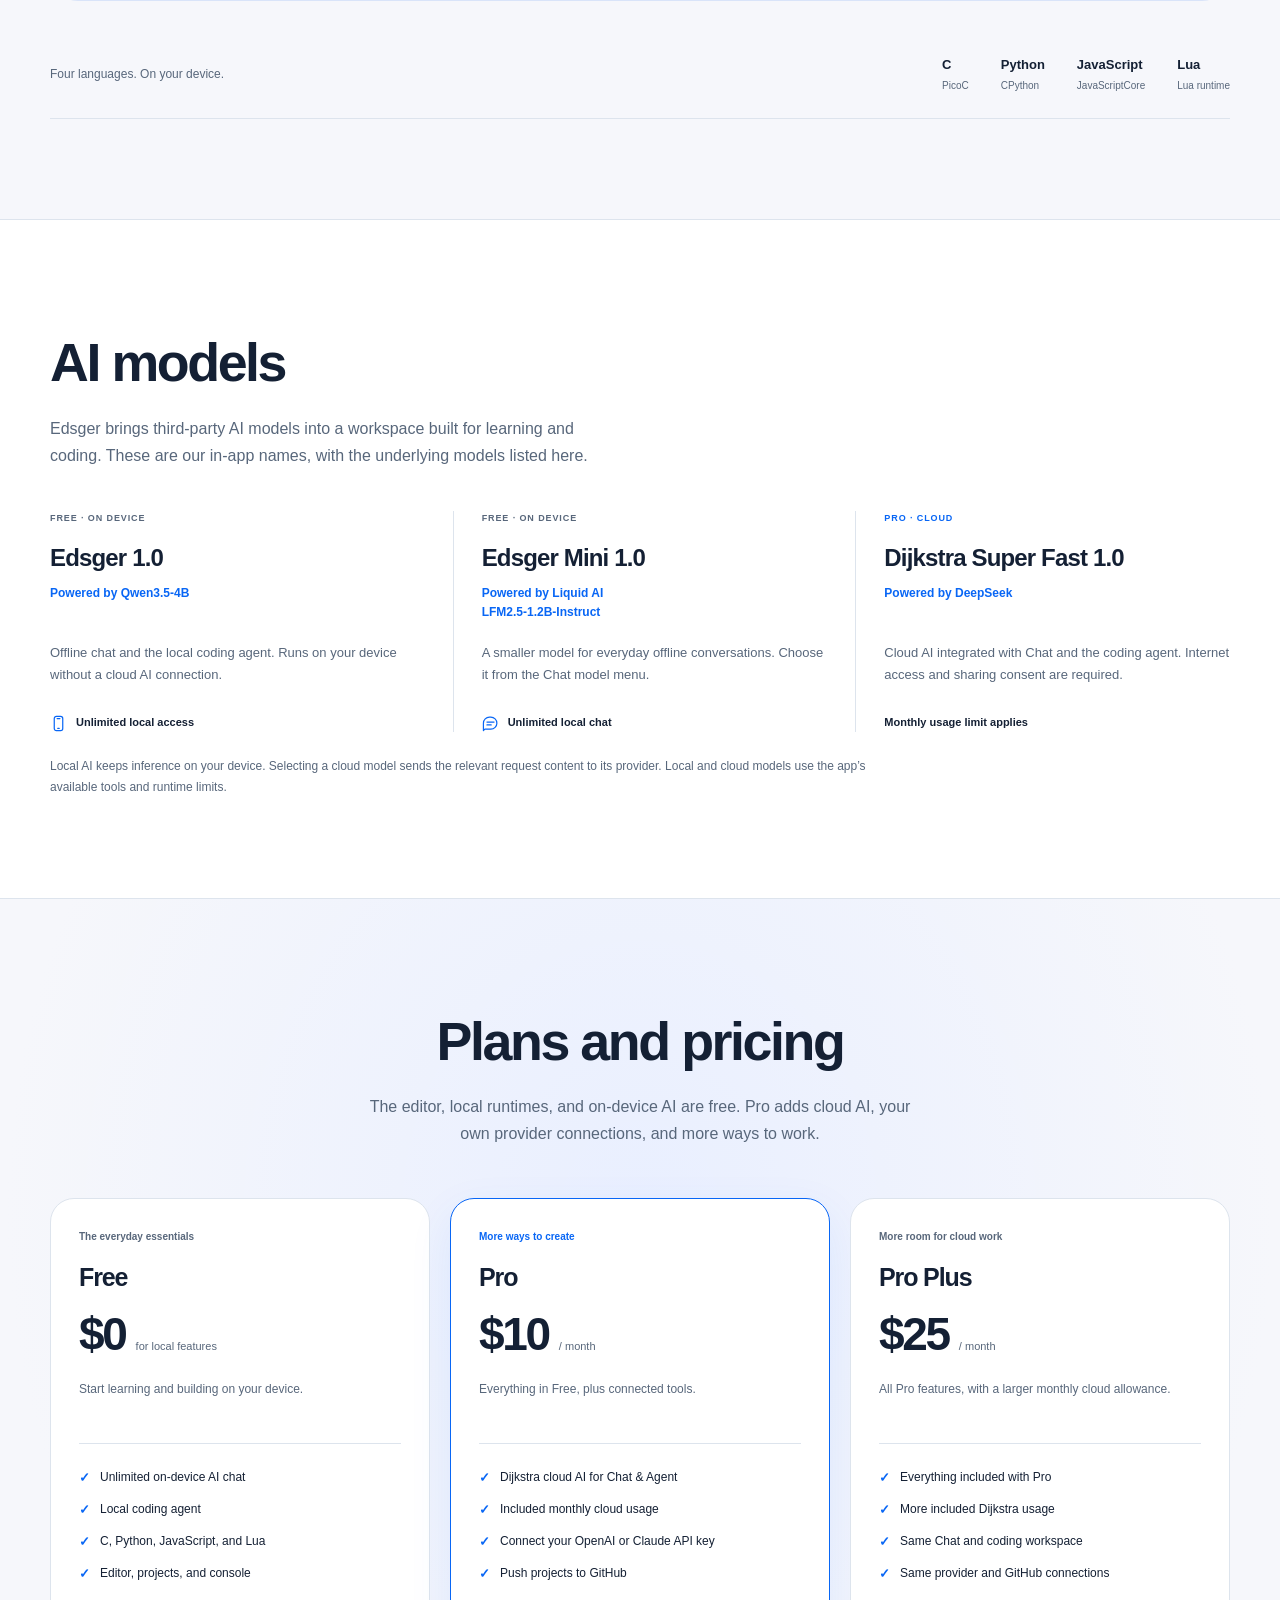
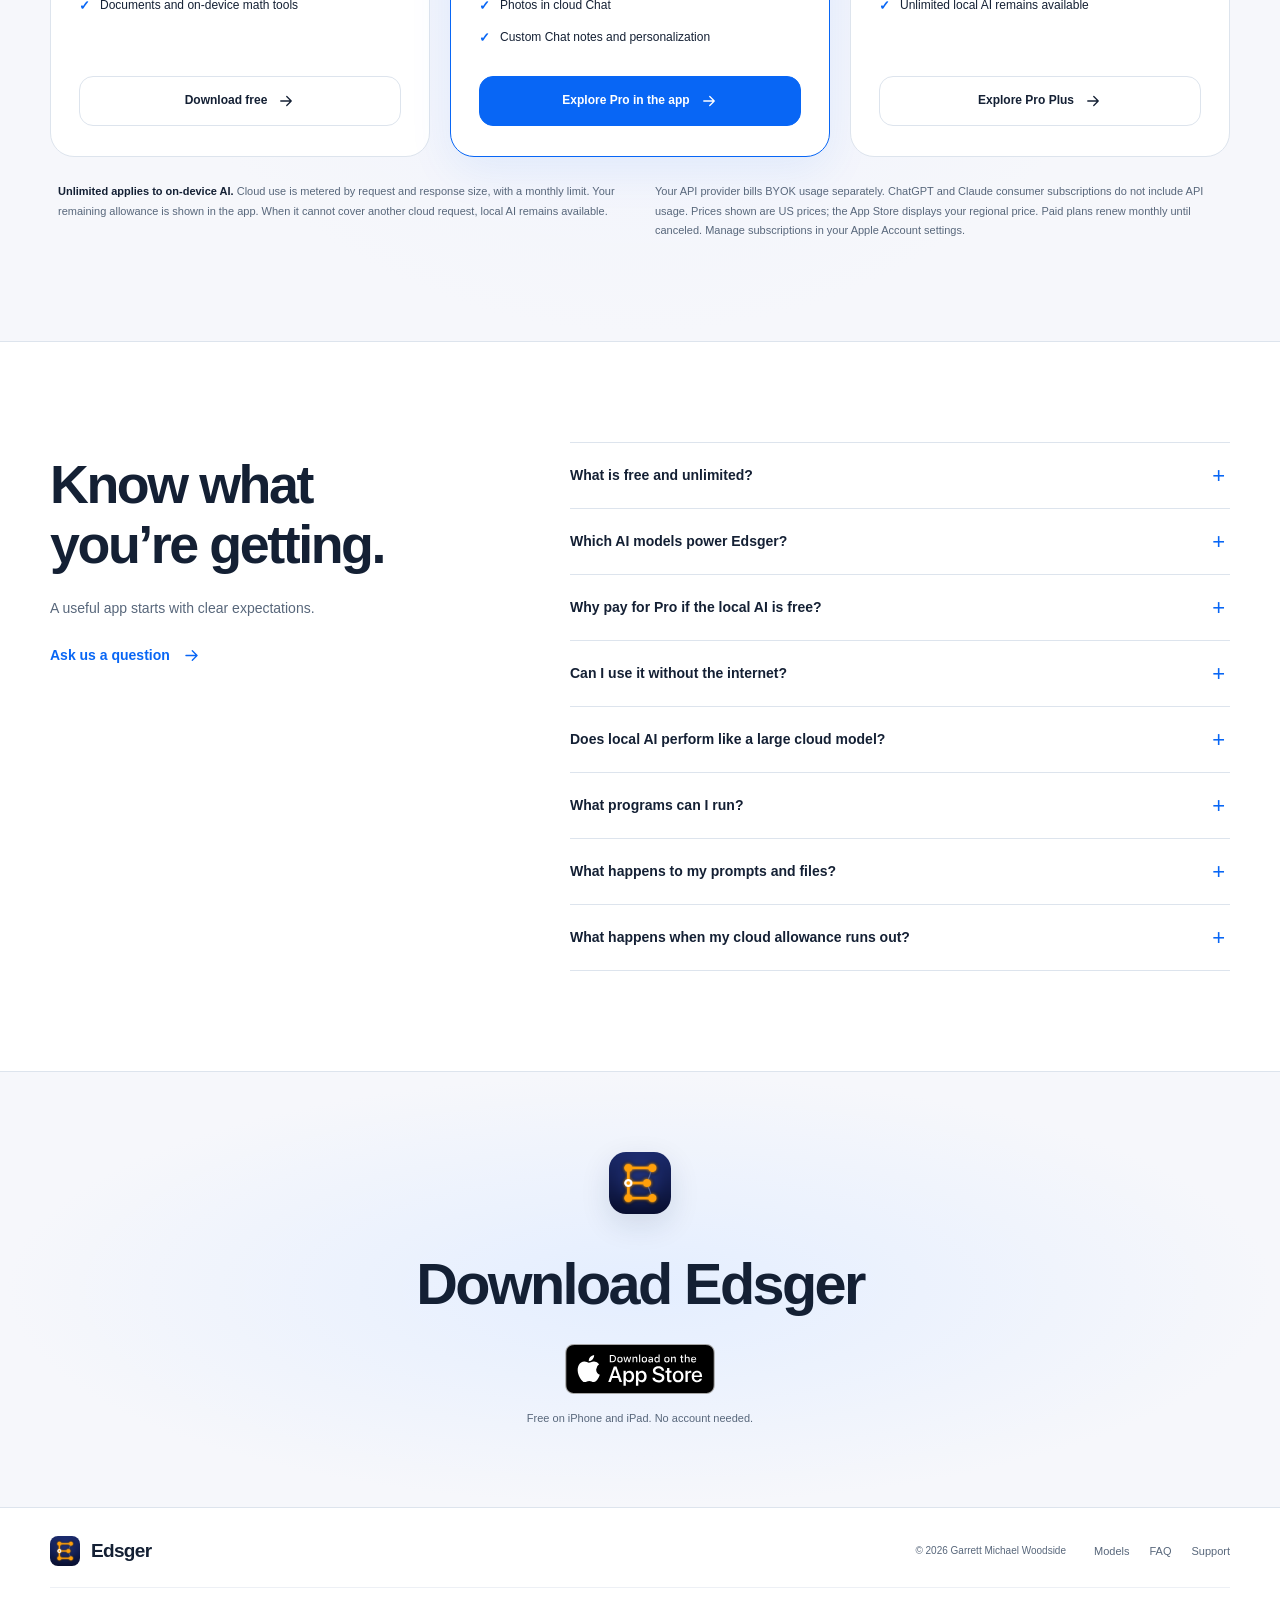
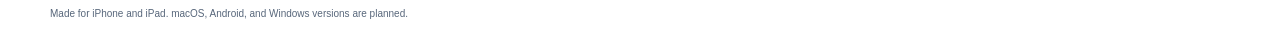
==== commit 5e529740: "Add the Mac demo between the proof strip and the features heading. Co-authored-by: Cursor <cursorage" ====
--- a/index.html
+++ b/index.html
@@ -141,6 +141,9 @@
 </section>
 <section class="section features-section" id="features">
 <div class="wrap">
+<video id="mac-demo" class="mac-film" muted loop playsinline controls preload="metadata" poster="assets/mac-demo-poster.jpg" width="1920" height="1080" aria-label="Edsger on Mac, calculating a derivative with unlimited local AI">
+<source src="assets/mac-demo.mp4" type="video/mp4">
+</video>
 <div class="section-heading reveal">
 <h2>Chat, learning, and coding</h2>
 <p>Move between a conversation and a coding workspace. Follow a question, test an idea, or build a project wherever you are.</p>
--- a/styles.css
+++ b/styles.css
@@ -403,8 +403,20 @@
   font-size:11px;
   color:var(--muted)
 }
+.mac-film{
+  display:block;
+  width:100%;
+  height:auto;
+  margin:0 0 48px;
+  border-radius:var(--radius);
+  background:#101218;
+  box-shadow:var(--shadow)
+}
 .section{
   padding:100px 0
+}
+.features-section{
+  padding-top:40px
 }
 .section-heading{
   max-width:710px;
@@ -1068,6 +1080,13 @@
   .section{
     padding:75px 0
   }
+  .features-section{
+    padding-top:32px
+  }
+  .mac-film{
+    margin-bottom:32px;
+    border-radius:22px
+  }
   .section-heading h2{
     font-size:43px
   }
@@ -1325,6 +1344,13 @@
   .section{
     padding:58px 0
   }
+  .features-section{
+    padding-top:24px
+  }
+  .mac-film{
+    margin-bottom:28px;
+    border-radius:18px
+  }
   .section-heading{
     margin-bottom:28px
   }
